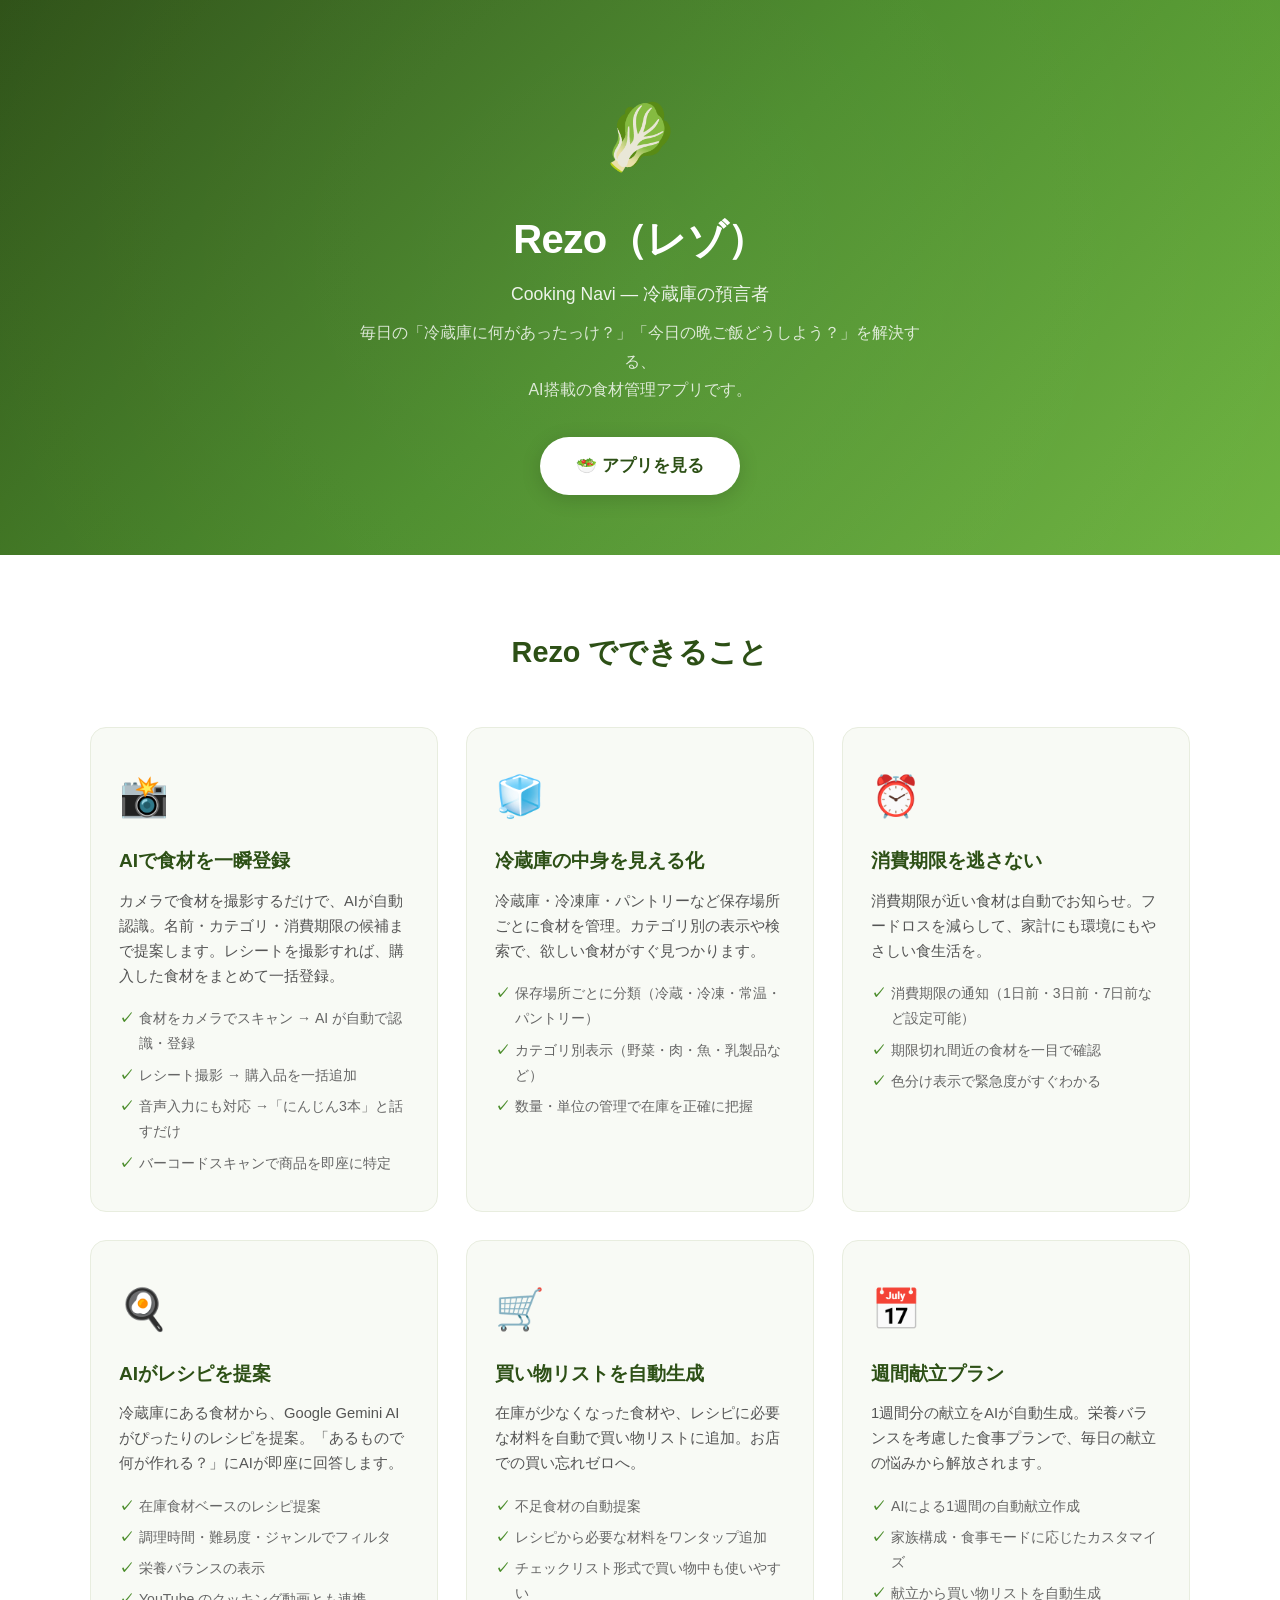
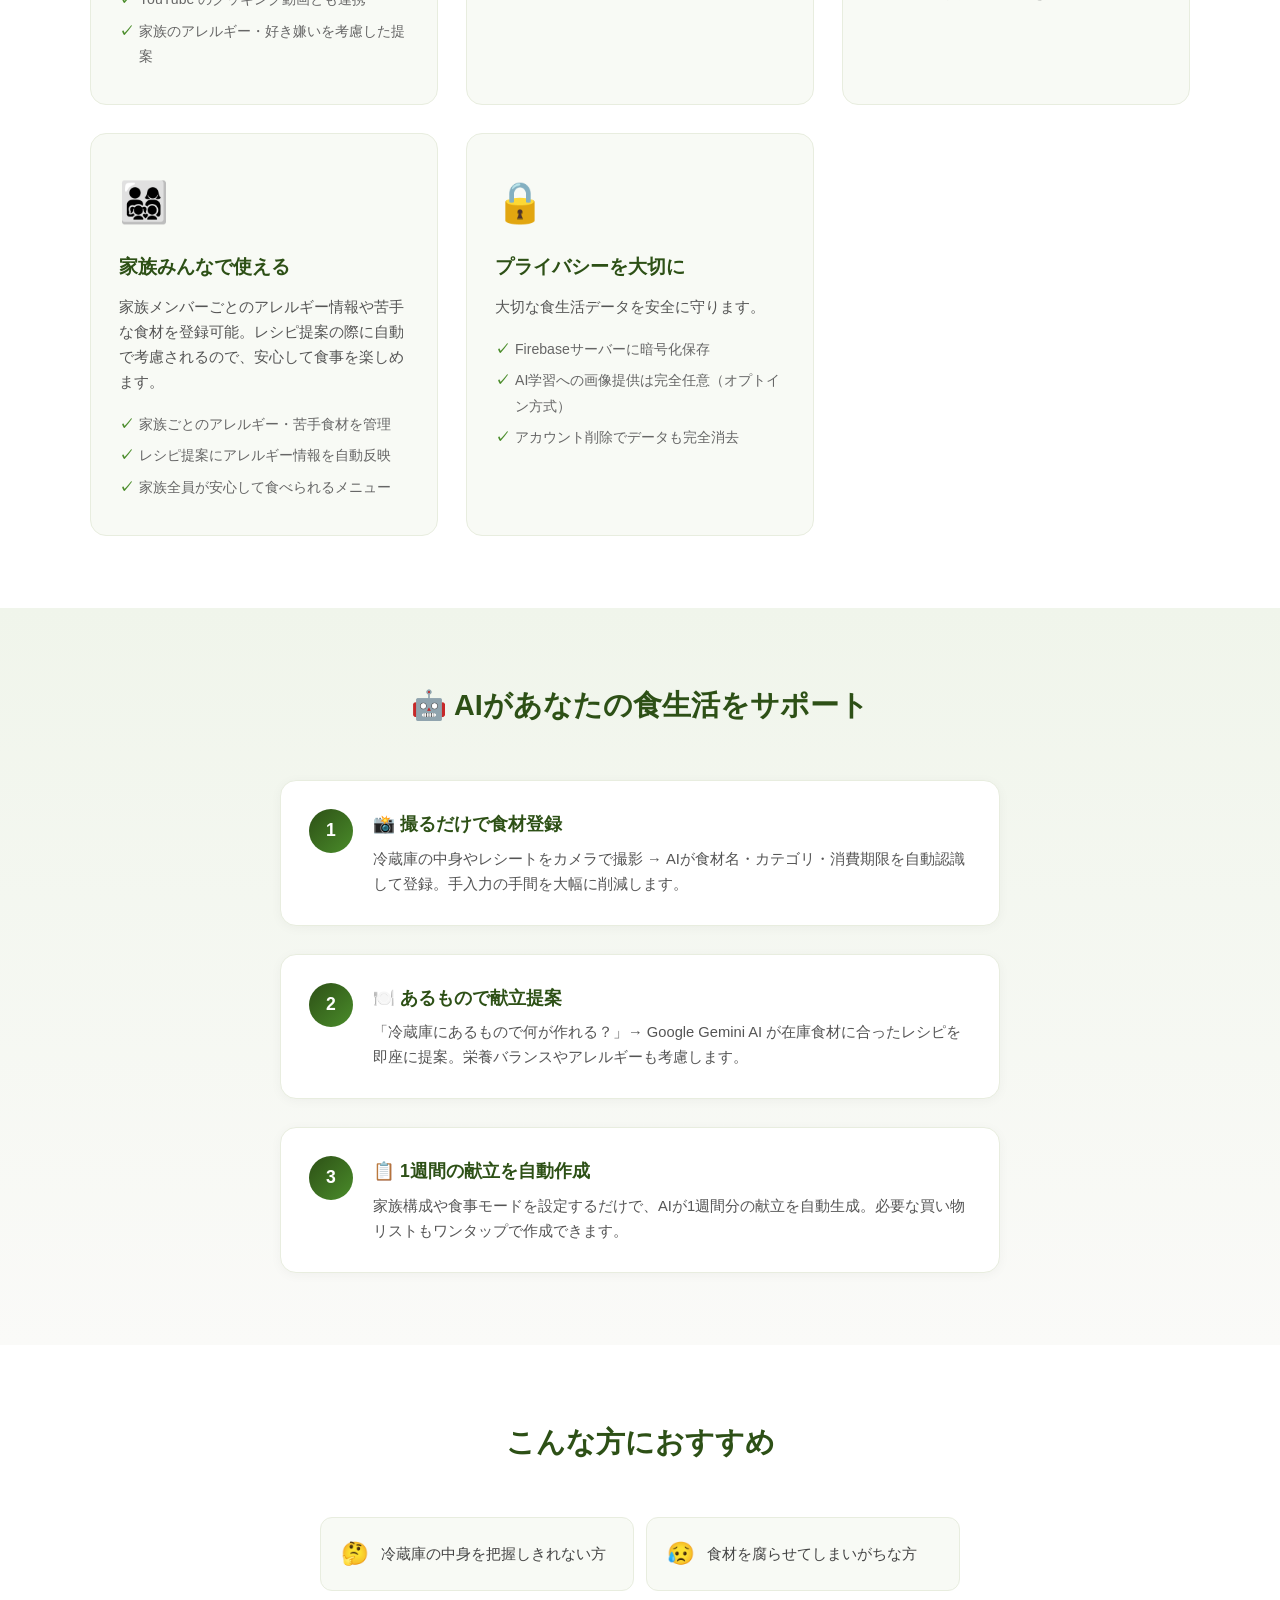
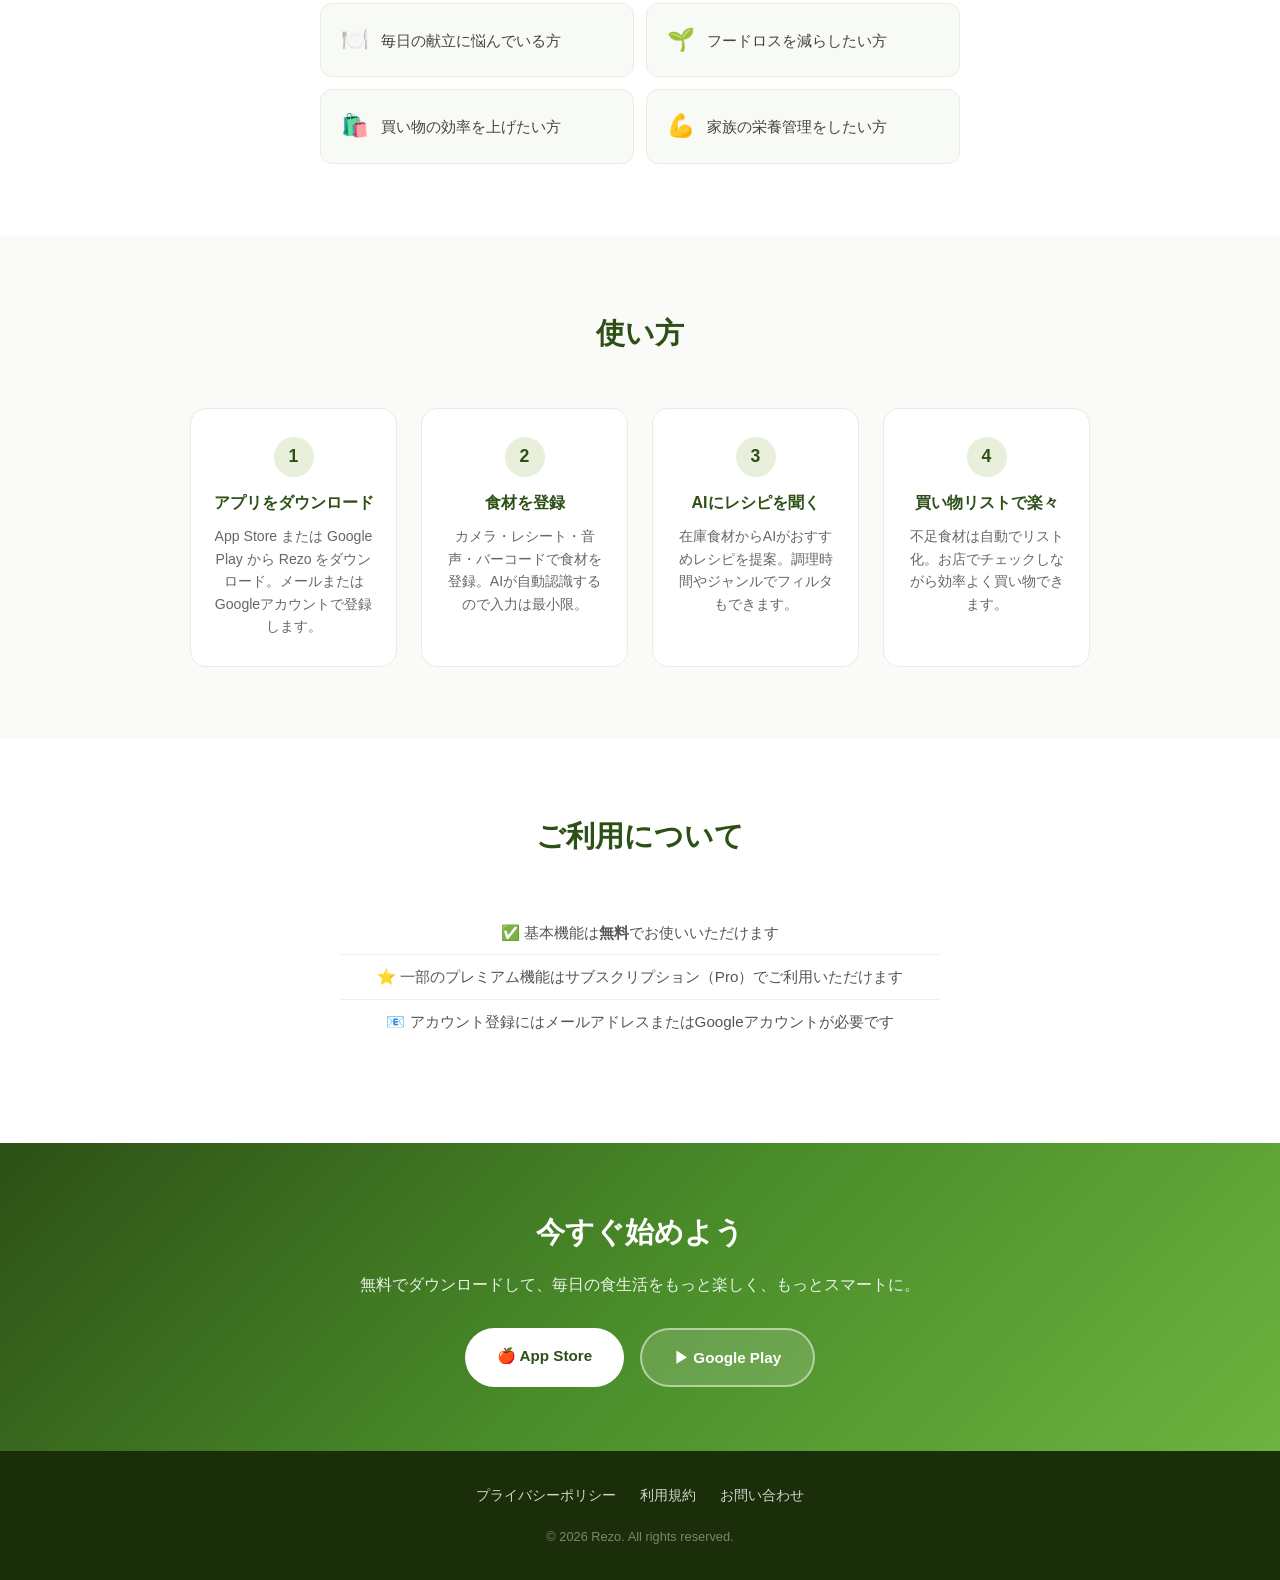
==== features.html @ 38a264d3 "Add features.html and update index.html" ====
<!DOCTYPE html>
<html lang="ja">

<head>
    <meta charset="UTF-8">
    <meta name="viewport" content="width=device-width, initial-scale=1.0">
    <meta name="description" content="Rezo（レゾ）- AIで冷蔵庫の食材管理、レシピ提案、買い物リスト自動生成。毎日の献立の悩みを解決するスマートクッキングナビ。">
    <meta name="keywords" content="Rezo, レゾ, 冷蔵庫管理, 食材管理, AI, レシピ提案, 買い物リスト, 献立, フードロス">
    <meta property="og:title" content="Rezo - Cooking Navi（冷蔵庫の預言者）">
    <meta property="og:description" content="AIで食材管理からレシピ提案まで。毎日の「今日の晩ご飯どうしよう？」を解決します。">
    <meta property="og:type" content="website">
    <title>Rezo - Cooking Navi | 機能紹介</title>
    <style>
        * {
            margin: 0;
            padding: 0;
            box-sizing: border-box;
        }

        body {
            font-family: 'Helvetica Neue', 'Hiragino Sans', 'Yu Gothic UI', sans-serif;
            line-height: 1.8;
            color: #333;
            background: #fafaf8;
        }

        /* ===== Hero Section ===== */
        .hero {
            background: linear-gradient(135deg, #2d5016 0%, #4a8c2a 50%, #6db33f 100%);
            color: #fff;
            text-align: center;
            padding: 80px 24px 60px;
            position: relative;
            overflow: hidden;
        }

        .hero::before {
            content: '';
            position: absolute;
            top: -50%;
            left: -50%;
            width: 200%;
            height: 200%;
            background: radial-gradient(circle, rgba(255,255,255,0.05) 0%, transparent 70%);
            animation: float 20s ease-in-out infinite;
        }

        @keyframes float {
            0%, 100% { transform: translate(0, 0); }
            50% { transform: translate(30px, -30px); }
        }

        .hero-content {
            position: relative;
            z-index: 1;
            max-width: 800px;
            margin: 0 auto;
        }

        .hero .logo {
            font-size: 4rem;
            margin-bottom: 8px;
        }

        .hero h1 {
            font-size: 2.5rem;
            font-weight: 800;
            margin-bottom: 4px;
            letter-spacing: -0.5px;
        }

        .hero .app-subtitle {
            font-size: 1.1rem;
            opacity: 0.9;
            margin-bottom: 8px;
            font-weight: 500;
        }

        .hero .tagline {
            font-size: 1rem;
            opacity: 0.8;
            margin-bottom: 32px;
            max-width: 560px;
            margin-left: auto;
            margin-right: auto;
        }

        .hero .cta-btn {
            display: inline-block;
            background: #fff;
            color: #2d5016;
            padding: 14px 36px;
            border-radius: 50px;
            text-decoration: none;
            font-weight: 700;
            font-size: 1.05rem;
            transition: all 0.3s;
            box-shadow: 0 4px 20px rgba(0,0,0,0.15);
        }

        .hero .cta-btn:hover {
            transform: translateY(-2px);
            box-shadow: 0 6px 28px rgba(0,0,0,0.2);
        }

        /* ===== Section Common ===== */
        section {
            padding: 72px 24px;
        }

        .section-title {
            text-align: center;
            font-size: 1.8rem;
            font-weight: 800;
            color: #2d5016;
            margin-bottom: 48px;
        }

        /* ===== Features Grid ===== */
        .features {
            background: #fff;
        }

        .features-grid {
            display: grid;
            grid-template-columns: repeat(auto-fit, minmax(300px, 1fr));
            gap: 28px;
            max-width: 1100px;
            margin: 0 auto;
        }

        .feature-card {
            background: #f8faf5;
            border: 1px solid #e8eddf;
            border-radius: 16px;
            padding: 32px 28px;
            transition: all 0.3s;
        }

        .feature-card:hover {
            transform: translateY(-4px);
            box-shadow: 0 8px 32px rgba(45,80,22,0.1);
            border-color: #c5d6a8;
        }

        .feature-icon {
            font-size: 2.5rem;
            margin-bottom: 12px;
        }

        .feature-card h3 {
            font-size: 1.2rem;
            color: #2d5016;
            margin-bottom: 10px;
            font-weight: 700;
        }

        .feature-card p {
            font-size: 0.92rem;
            color: #555;
            margin-bottom: 14px;
            line-height: 1.7;
        }

        .feature-list {
            list-style: none;
            padding: 0;
        }

        .feature-list li {
            font-size: 0.88rem;
            color: #666;
            padding: 3px 0;
            padding-left: 20px;
            position: relative;
        }

        .feature-list li::before {
            content: '✓';
            position: absolute;
            left: 0;
            color: #4a8c2a;
            font-weight: 700;
        }

        /* ===== AI Section ===== */
        .ai-section {
            background: linear-gradient(180deg, #f0f5eb 0%, #fafaf8 100%);
        }

        .ai-steps {
            display: flex;
            flex-direction: column;
            gap: 28px;
            max-width: 720px;
            margin: 0 auto;
        }

        .ai-step {
            display: flex;
            align-items: flex-start;
            gap: 20px;
            background: #fff;
            border-radius: 16px;
            padding: 28px;
            box-shadow: 0 2px 12px rgba(0,0,0,0.04);
            border: 1px solid #e8eddf;
        }

        .ai-step-number {
            flex-shrink: 0;
            width: 44px;
            height: 44px;
            background: linear-gradient(135deg, #2d5016, #4a8c2a);
            color: #fff;
            border-radius: 50%;
            display: flex;
            align-items: center;
            justify-content: center;
            font-size: 1.1rem;
            font-weight: 800;
        }

        .ai-step h4 {
            font-size: 1.1rem;
            color: #2d5016;
            margin-bottom: 6px;
            font-weight: 700;
        }

        .ai-step p {
            font-size: 0.92rem;
            color: #555;
            line-height: 1.7;
        }

        /* ===== Recommend Section ===== */
        .recommend {
            background: #fff;
        }

        .recommend-list {
            max-width: 640px;
            margin: 0 auto;
            display: grid;
            grid-template-columns: repeat(auto-fit, minmax(260px, 1fr));
            gap: 12px;
        }

        .recommend-item {
            display: flex;
            align-items: center;
            gap: 12px;
            background: #f8faf5;
            border: 1px solid #e8eddf;
            border-radius: 12px;
            padding: 16px 20px;
            font-size: 0.95rem;
            color: #444;
        }

        .recommend-item .emoji {
            font-size: 1.4rem;
            flex-shrink: 0;
        }

        /* ===== How to Use ===== */
        .howto {
            background: #fafaf8;
        }

        .howto-steps {
            display: grid;
            grid-template-columns: repeat(auto-fit, minmax(200px, 1fr));
            gap: 24px;
            max-width: 900px;
            margin: 0 auto;
        }

        .howto-step {
            text-align: center;
            padding: 28px 20px;
            background: #fff;
            border-radius: 16px;
            border: 1px solid #e8eddf;
        }

        .howto-step .step-num {
            display: inline-flex;
            align-items: center;
            justify-content: center;
            width: 40px;
            height: 40px;
            background: #e8f0dc;
            color: #2d5016;
            border-radius: 50%;
            font-weight: 800;
            font-size: 1.1rem;
            margin-bottom: 12px;
        }

        .howto-step h4 {
            font-size: 1rem;
            color: #2d5016;
            margin-bottom: 8px;
            font-weight: 700;
        }

        .howto-step p {
            font-size: 0.88rem;
            color: #666;
            line-height: 1.6;
        }

        /* ===== Pricing ===== */
        .pricing {
            background: #fff;
        }

        .pricing-info {
            max-width: 600px;
            margin: 0 auto;
            text-align: center;
        }

        .pricing-info ul {
            list-style: none;
            padding: 0;
            margin-bottom: 28px;
        }

        .pricing-info li {
            font-size: 0.95rem;
            color: #555;
            padding: 8px 0;
            border-bottom: 1px solid #f0f0ec;
        }

        .pricing-info li:last-child {
            border-bottom: none;
        }

        /* ===== Privacy ===== */
        .privacy-section {
            background: #f0f5eb;
        }

        .privacy-cards {
            display: flex;
            flex-wrap: wrap;
            gap: 20px;
            justify-content: center;
            max-width: 800px;
            margin: 0 auto;
        }

        .privacy-card {
            flex: 1;
            min-width: 220px;
            max-width: 260px;
            text-align: center;
            background: #fff;
            border-radius: 14px;
            padding: 24px 20px;
            border: 1px solid #e8eddf;
        }

        .privacy-card .emoji {
            font-size: 2rem;
            margin-bottom: 10px;
        }

        .privacy-card h4 {
            font-size: 0.95rem;
            color: #2d5016;
            margin-bottom: 6px;
            font-weight: 700;
        }

        .privacy-card p {
            font-size: 0.85rem;
            color: #666;
            line-height: 1.6;
        }

        /* ===== CTA Section ===== */
        .cta-section {
            background: linear-gradient(135deg, #2d5016 0%, #4a8c2a 50%, #6db33f 100%);
            color: #fff;
            text-align: center;
            padding: 64px 24px;
        }

        .cta-section h2 {
            font-size: 1.8rem;
            font-weight: 800;
            margin-bottom: 12px;
        }

        .cta-section p {
            font-size: 1rem;
            opacity: 0.9;
            margin-bottom: 28px;
        }

        .store-buttons {
            display: flex;
            gap: 16px;
            justify-content: center;
            flex-wrap: wrap;
        }

        .store-btn {
            display: inline-block;
            padding: 14px 32px;
            border-radius: 50px;
            text-decoration: none;
            font-weight: 700;
            font-size: 0.95rem;
            transition: all 0.3s;
        }

        .store-btn.apple {
            background: #fff;
            color: #2d5016;
        }

        .store-btn.google {
            background: rgba(255,255,255,0.15);
            color: #fff;
            border: 2px solid rgba(255,255,255,0.5);
        }

        .store-btn:hover {
            transform: translateY(-2px);
            box-shadow: 0 4px 20px rgba(0,0,0,0.15);
        }

        /* ===== Footer ===== */
        footer {
            background: #1a2e0a;
            color: rgba(255,255,255,0.7);
            text-align: center;
            padding: 32px 24px;
        }

        footer .footer-links {
            display: flex;
            justify-content: center;
            gap: 24px;
            margin-bottom: 16px;
            flex-wrap: wrap;
        }

        footer a {
            color: rgba(255,255,255,0.8);
            text-decoration: none;
            font-size: 0.9rem;
            transition: color 0.2s;
        }

        footer a:hover {
            color: #fff;
        }

        footer .copyright {
            font-size: 0.8rem;
            opacity: 0.6;
        }

        /* ===== Responsive ===== */
        @media (max-width: 768px) {
            .hero {
                padding: 60px 20px 48px;
            }

            .hero h1 {
                font-size: 2rem;
            }

            .hero .tagline {
                font-size: 0.92rem;
            }

            section {
                padding: 56px 20px;
            }

            .section-title {
                font-size: 1.5rem;
                margin-bottom: 36px;
            }

            .features-grid {
                grid-template-columns: 1fr;
                gap: 20px;
            }

            .ai-step {
                padding: 20px;
            }

            .howto-steps {
                grid-template-columns: 1fr 1fr;
            }
        }

        @media (max-width: 480px) {
            .howto-steps {
                grid-template-columns: 1fr;
            }

            .privacy-cards {
                flex-direction: column;
                align-items: center;
            }

            .privacy-card {
                max-width: 100%;
            }
        }
    </style>
</head>

<body>
    <!-- Hero -->
    <header class="hero">
        <div class="hero-content">
            <div class="logo">🥬</div>
            <h1>Rezo（レゾ）</h1>
            <p class="app-subtitle">Cooking Navi ― 冷蔵庫の預言者</p>
            <p class="tagline">
                毎日の「冷蔵庫に何があったっけ？」「今日の晩ご飯どうしよう？」を解決する、<br>
                AI搭載の食材管理アプリです。
            </p>
            <a href="index.html" class="cta-btn">🥗 アプリを見る</a>
        </div>
    </header>

    <!-- Features -->
    <section class="features">
        <h2 class="section-title">Rezo でできること</h2>
        <div class="features-grid">

            <!-- 1. AI食材登録 -->
            <div class="feature-card">
                <div class="feature-icon">📸</div>
                <h3>AIで食材を一瞬登録</h3>
                <p>カメラで食材を撮影するだけで、AIが自動認識。名前・カテゴリ・消費期限の候補まで提案します。レシートを撮影すれば、購入した食材をまとめて一括登録。</p>
                <ul class="feature-list">
                    <li>食材をカメラでスキャン → AI が自動で認識・登録</li>
                    <li>レシート撮影 → 購入品を一括追加</li>
                    <li>音声入力にも対応 →「にんじん3本」と話すだけ</li>
                    <li>バーコードスキャンで商品を即座に特定</li>
                </ul>
            </div>

            <!-- 2. 見える化 -->
            <div class="feature-card">
                <div class="feature-icon">🧊</div>
                <h3>冷蔵庫の中身を見える化</h3>
                <p>冷蔵庫・冷凍庫・パントリーなど保存場所ごとに食材を管理。カテゴリ別の表示や検索で、欲しい食材がすぐ見つかります。</p>
                <ul class="feature-list">
                    <li>保存場所ごとに分類（冷蔵・冷凍・常温・パントリー）</li>
                    <li>カテゴリ別表示（野菜・肉・魚・乳製品など）</li>
                    <li>数量・単位の管理で在庫を正確に把握</li>
                </ul>
            </div>

            <!-- 3. 消費期限 -->
            <div class="feature-card">
                <div class="feature-icon">⏰</div>
                <h3>消費期限を逃さない</h3>
                <p>消費期限が近い食材は自動でお知らせ。フードロスを減らして、家計にも環境にもやさしい食生活を。</p>
                <ul class="feature-list">
                    <li>消費期限の通知（1日前・3日前・7日前など設定可能）</li>
                    <li>期限切れ間近の食材を一目で確認</li>
                    <li>色分け表示で緊急度がすぐわかる</li>
                </ul>
            </div>

            <!-- 4. AIレシピ提案 -->
            <div class="feature-card">
                <div class="feature-icon">🍳</div>
                <h3>AIがレシピを提案</h3>
                <p>冷蔵庫にある食材から、Google Gemini AI がぴったりのレシピを提案。「あるもので何が作れる？」にAIが即座に回答します。</p>
                <ul class="feature-list">
                    <li>在庫食材ベースのレシピ提案</li>
                    <li>調理時間・難易度・ジャンルでフィルタ</li>
                    <li>栄養バランスの表示</li>
                    <li>YouTube のクッキング動画とも連携</li>
                    <li>家族のアレルギー・好き嫌いを考慮した提案</li>
                </ul>
            </div>

            <!-- 5. 買い物リスト -->
            <div class="feature-card">
                <div class="feature-icon">🛒</div>
                <h3>買い物リストを自動生成</h3>
                <p>在庫が少なくなった食材や、レシピに必要な材料を自動で買い物リストに追加。お店での買い忘れゼロへ。</p>
                <ul class="feature-list">
                    <li>不足食材の自動提案</li>
                    <li>レシピから必要な材料をワンタップ追加</li>
                    <li>チェックリスト形式で買い物中も使いやすい</li>
                </ul>
            </div>

            <!-- 6. 週間献立プラン -->
            <div class="feature-card">
                <div class="feature-icon">📅</div>
                <h3>週間献立プラン</h3>
                <p>1週間分の献立をAIが自動生成。栄養バランスを考慮した食事プランで、毎日の献立の悩みから解放されます。</p>
                <ul class="feature-list">
                    <li>AIによる1週間の自動献立作成</li>
                    <li>家族構成・食事モードに応じたカスタマイズ</li>
                    <li>献立から買い物リストを自動生成</li>
                </ul>
            </div>

            <!-- 7. 家族 -->
            <div class="feature-card">
                <div class="feature-icon">👨‍👩‍👧‍👦</div>
                <h3>家族みんなで使える</h3>
                <p>家族メンバーごとのアレルギー情報や苦手な食材を登録可能。レシピ提案の際に自動で考慮されるので、安心して食事を楽しめます。</p>
                <ul class="feature-list">
                    <li>家族ごとのアレルギー・苦手食材を管理</li>
                    <li>レシピ提案にアレルギー情報を自動反映</li>
                    <li>家族全員が安心して食べられるメニュー</li>
                </ul>
            </div>

            <!-- 8. プライバシー -->
            <div class="feature-card">
                <div class="feature-icon">🔒</div>
                <h3>プライバシーを大切に</h3>
                <p>大切な食生活データを安全に守ります。</p>
                <ul class="feature-list">
                    <li>Firebaseサーバーに暗号化保存</li>
                    <li>AI学習への画像提供は完全任意（オプトイン方式）</li>
                    <li>アカウント削除でデータも完全消去</li>
                </ul>
            </div>

        </div>
    </section>

    <!-- AI Section -->
    <section class="ai-section">
        <h2 class="section-title">🤖 AIがあなたの食生活をサポート</h2>
        <div class="ai-steps">
            <div class="ai-step">
                <div class="ai-step-number">1</div>
                <div>
                    <h4>📸 撮るだけで食材登録</h4>
                    <p>冷蔵庫の中身やレシートをカメラで撮影 → AIが食材名・カテゴリ・消費期限を自動認識して登録。手入力の手間を大幅に削減します。</p>
                </div>
            </div>
            <div class="ai-step">
                <div class="ai-step-number">2</div>
                <div>
                    <h4>🍽️ あるもので献立提案</h4>
                    <p>「冷蔵庫にあるもので何が作れる？」→ Google Gemini AI が在庫食材に合ったレシピを即座に提案。栄養バランスやアレルギーも考慮します。</p>
                </div>
            </div>
            <div class="ai-step">
                <div class="ai-step-number">3</div>
                <div>
                    <h4>📋 1週間の献立を自動作成</h4>
                    <p>家族構成や食事モードを設定するだけで、AIが1週間分の献立を自動生成。必要な買い物リストもワンタップで作成できます。</p>
                </div>
            </div>
        </div>
    </section>

    <!-- こんな方におすすめ -->
    <section class="recommend">
        <h2 class="section-title">こんな方におすすめ</h2>
        <div class="recommend-list">
            <div class="recommend-item">
                <span class="emoji">🤔</span>
                <span>冷蔵庫の中身を把握しきれない方</span>
            </div>
            <div class="recommend-item">
                <span class="emoji">😥</span>
                <span>食材を腐らせてしまいがちな方</span>
            </div>
            <div class="recommend-item">
                <span class="emoji">🍽️</span>
                <span>毎日の献立に悩んでいる方</span>
            </div>
            <div class="recommend-item">
                <span class="emoji">🌱</span>
                <span>フードロスを減らしたい方</span>
            </div>
            <div class="recommend-item">
                <span class="emoji">🛍️</span>
                <span>買い物の効率を上げたい方</span>
            </div>
            <div class="recommend-item">
                <span class="emoji">💪</span>
                <span>家族の栄養管理をしたい方</span>
            </div>
        </div>
    </section>

    <!-- 使い方 -->
    <section class="howto">
        <h2 class="section-title">使い方</h2>
        <div class="howto-steps">
            <div class="howto-step">
                <div class="step-num">1</div>
                <h4>アプリをダウンロード</h4>
                <p>App Store または Google Play から Rezo をダウンロード。メールまたはGoogleアカウントで登録します。</p>
            </div>
            <div class="howto-step">
                <div class="step-num">2</div>
                <h4>食材を登録</h4>
                <p>カメラ・レシート・音声・バーコードで食材を登録。AIが自動認識するので入力は最小限。</p>
            </div>
            <div class="howto-step">
                <div class="step-num">3</div>
                <h4>AIにレシピを聞く</h4>
                <p>在庫食材からAIがおすすめレシピを提案。調理時間やジャンルでフィルタもできます。</p>
            </div>
            <div class="howto-step">
                <div class="step-num">4</div>
                <h4>買い物リストで楽々</h4>
                <p>不足食材は自動でリスト化。お店でチェックしながら効率よく買い物できます。</p>
            </div>
        </div>
    </section>

    <!-- ご利用について -->
    <section class="pricing">
        <h2 class="section-title">ご利用について</h2>
        <div class="pricing-info">
            <ul>
                <li>✅ 基本機能は<strong>無料</strong>でお使いいただけます</li>
                <li>⭐ 一部のプレミアム機能はサブスクリプション（Pro）でご利用いただけます</li>
                <li>📧 アカウント登録にはメールアドレスまたはGoogleアカウントが必要です</li>
            </ul>
        </div>
    </section>

    <!-- CTA -->
    <section class="cta-section">
        <h2>今すぐ始めよう</h2>
        <p>無料でダウンロードして、毎日の食生活をもっと楽しく、もっとスマートに。</p>
        <div class="store-buttons">
            <a href="https://apps.apple.com/gh/app/rezo-cooking-navi/id6759208721" class="store-btn apple">🍎 App Store</a>
            <a href="http://play.google.com/store/apps/details?id=com.rezocook.app&hl=ja" class="store-btn google">▶ Google Play</a>
        </div>
    </section>

    <!-- Footer -->
    <footer>
        <div class="footer-links">
            <a href="privacy.html">プライバシーポリシー</a>
            <a href="terms.html">利用規約</a>
            <a href="mailto:orubisu.io3@gmail.com">お問い合わせ</a>
        </div>
        <p class="copyright">&copy; 2026 Rezo. All rights reserved.</p>
    </footer>
</body>

</html>
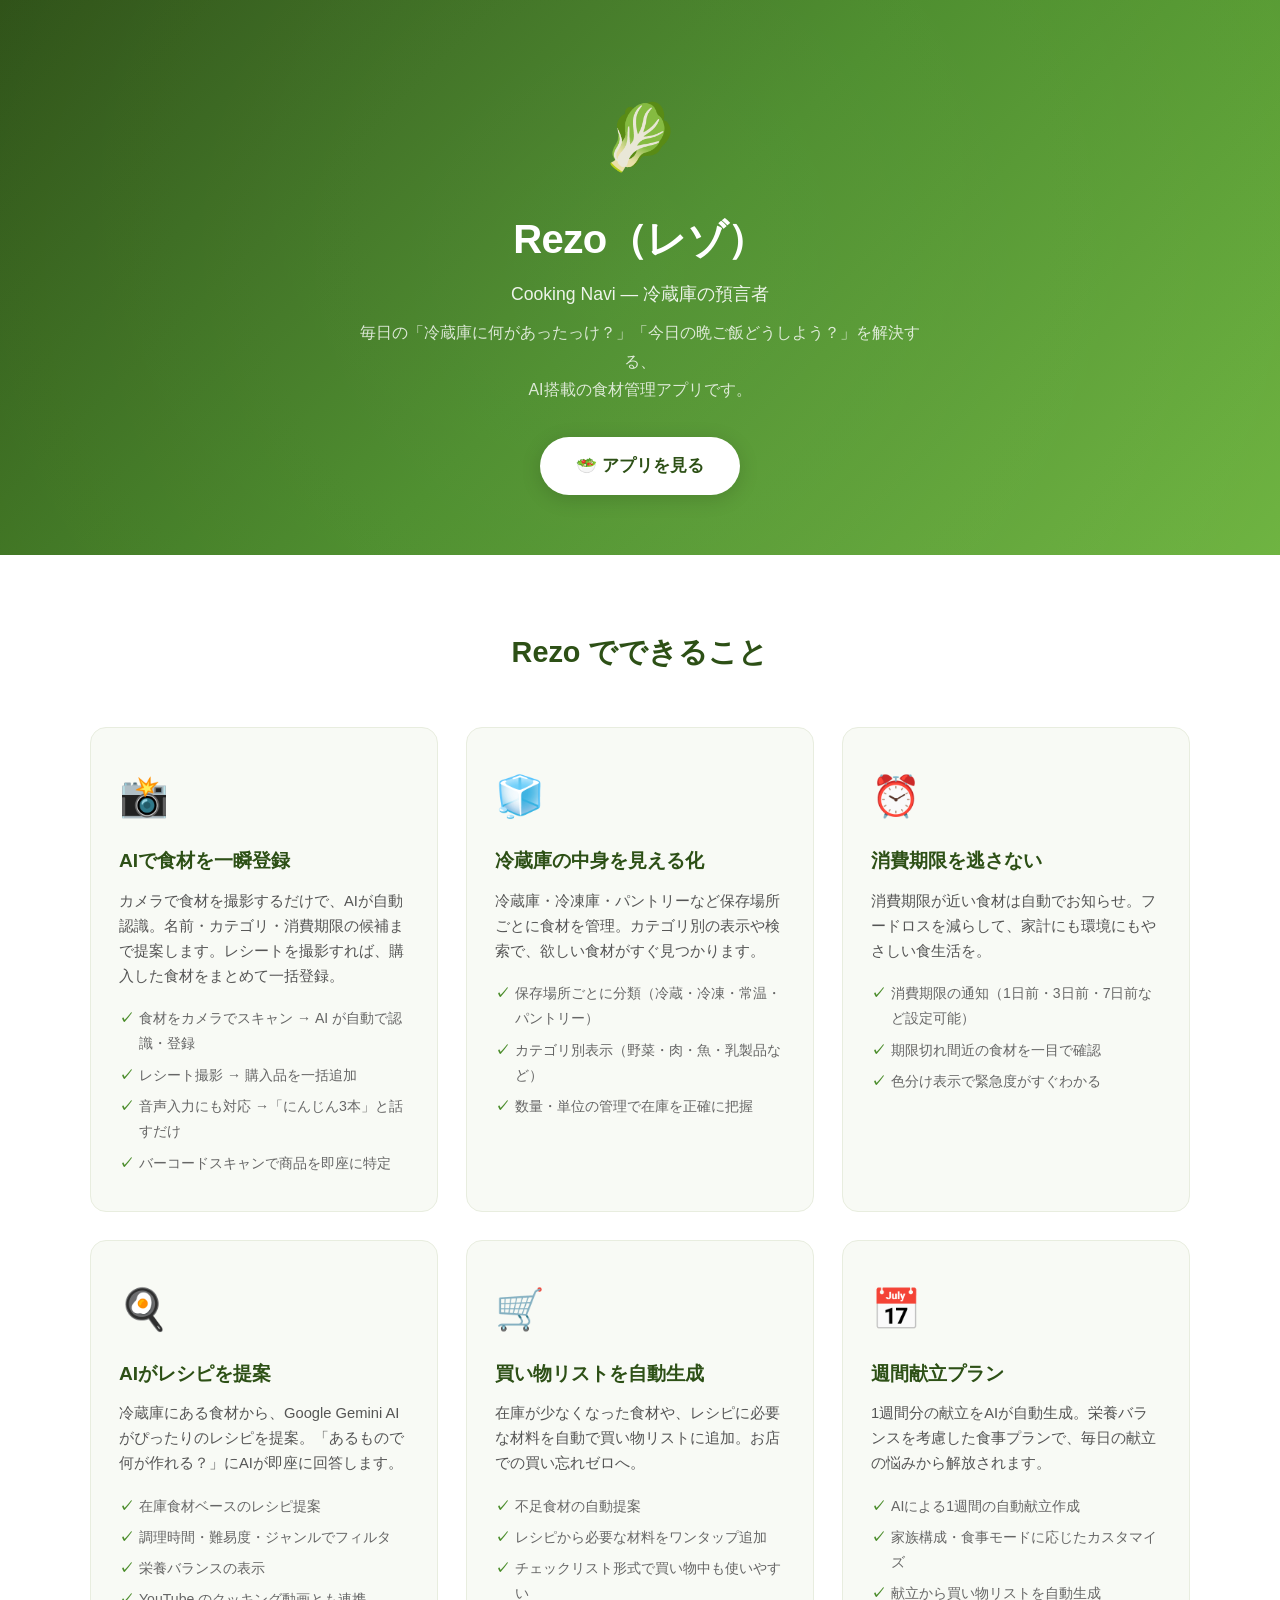
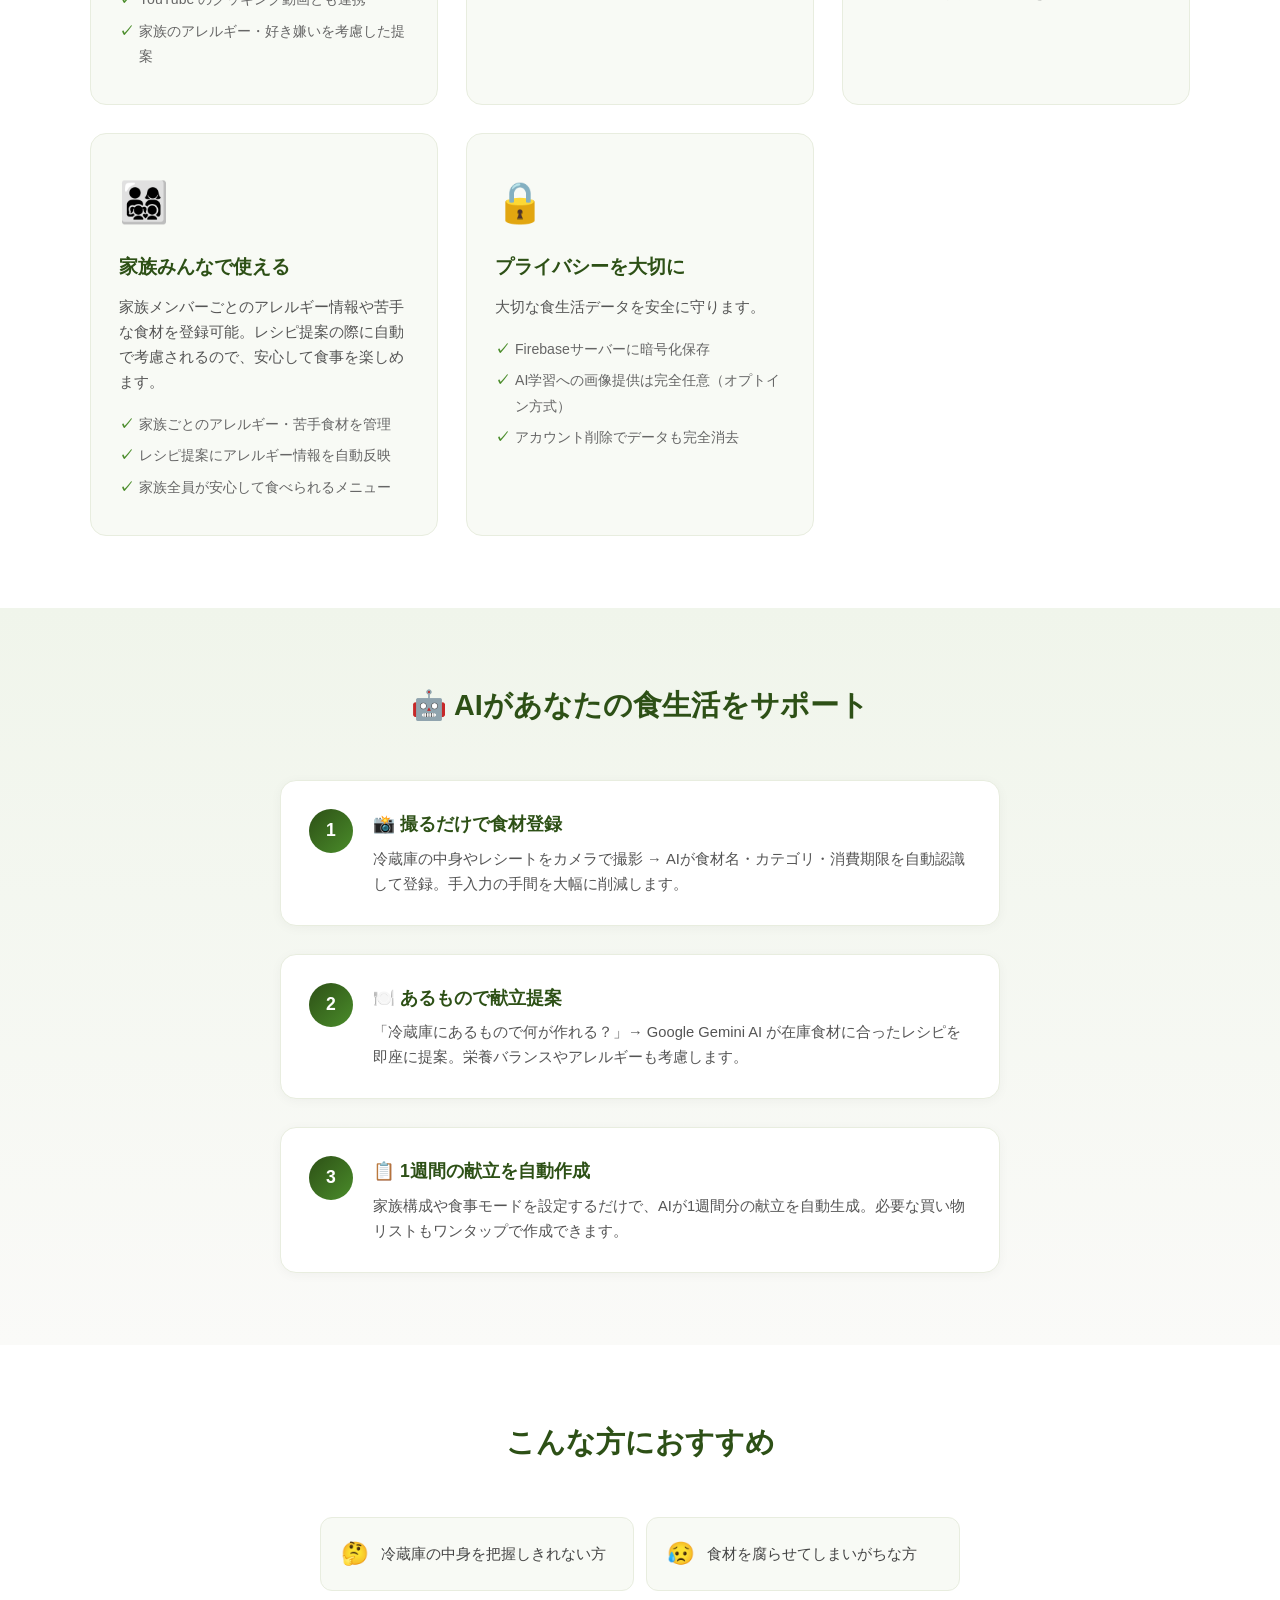
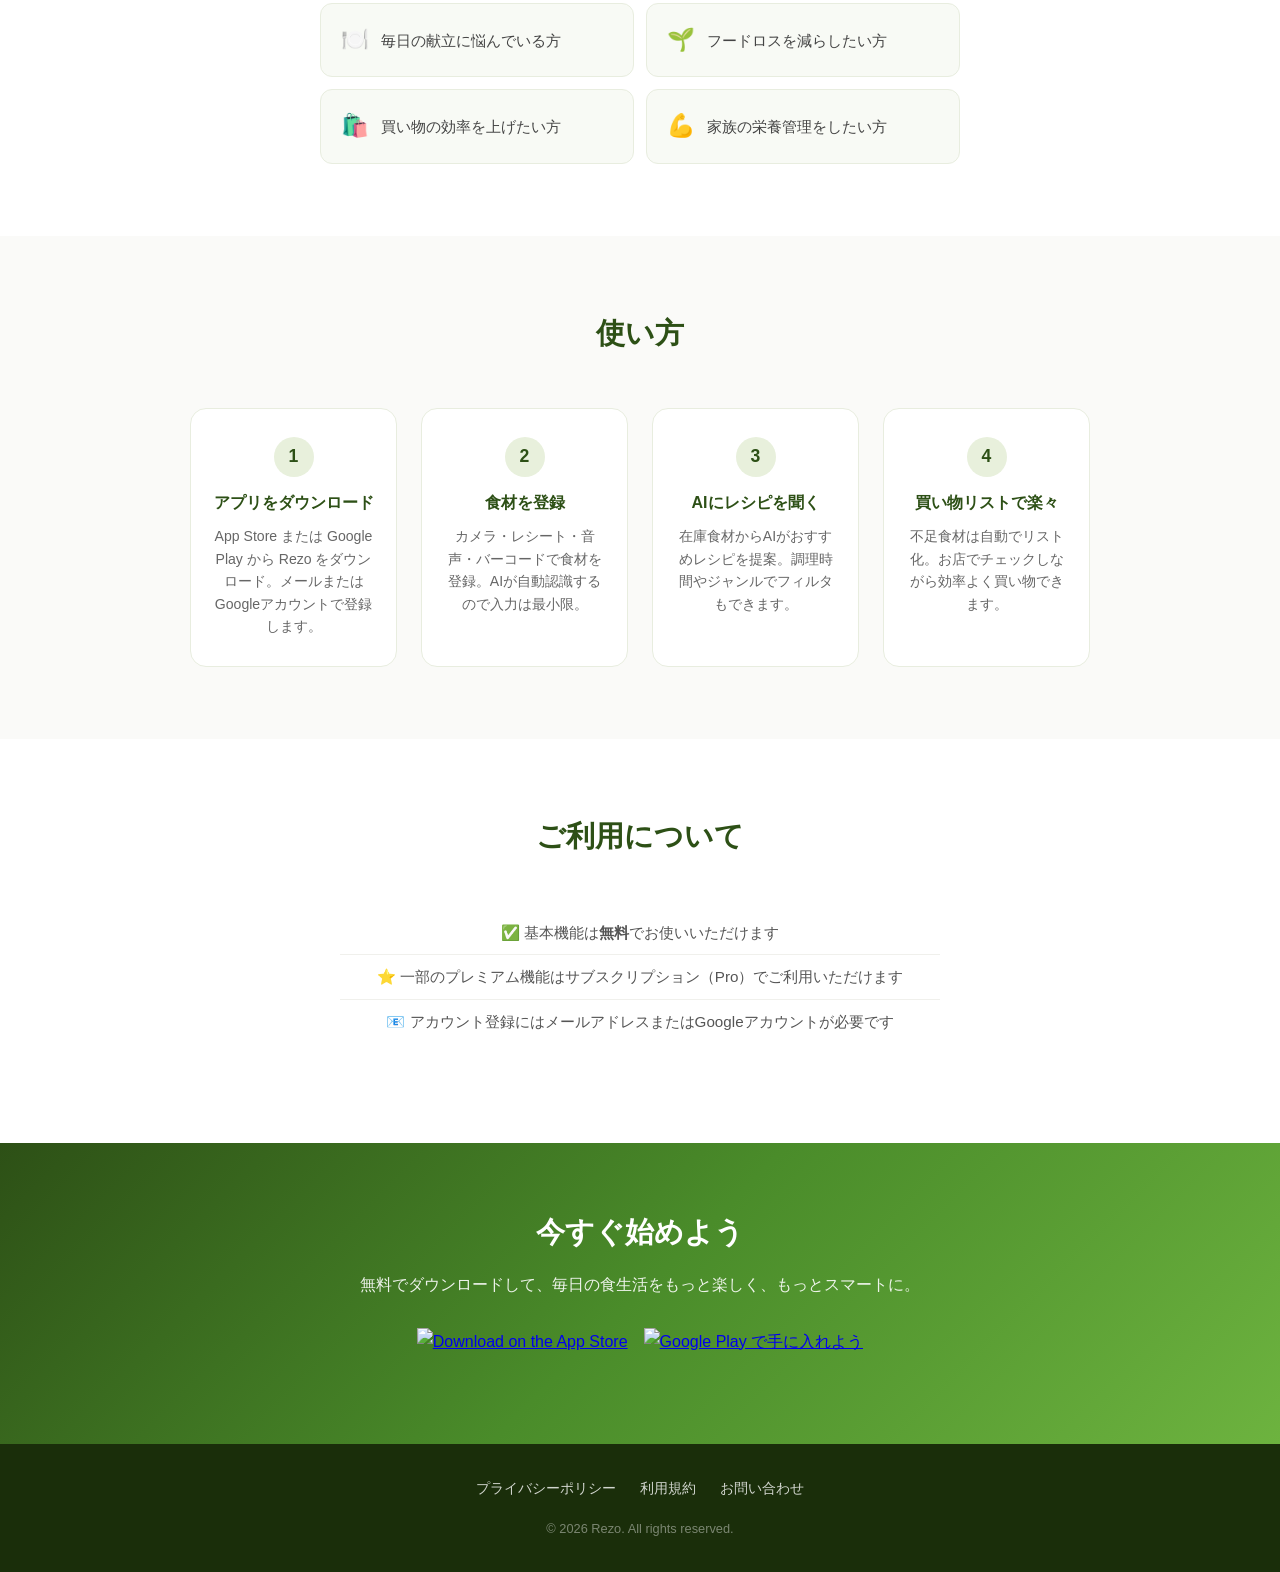
==== commit 5cee71c9: "Use official App Store and Google Play badges" ====
--- a/features.html
+++ b/features.html
@@ -410,30 +410,20 @@
             flex-wrap: wrap;
         }
 
-        .store-btn {
+        .store-badge {
             display: inline-block;
-            padding: 14px 32px;
-            border-radius: 50px;
-            text-decoration: none;
-            font-weight: 700;
-            font-size: 0.95rem;
             transition: all 0.3s;
         }
 
-        .store-btn.apple {
-            background: #fff;
-            color: #2d5016;
-        }
-
-        .store-btn.google {
-            background: rgba(255,255,255,0.15);
-            color: #fff;
-            border: 2px solid rgba(255,255,255,0.5);
-        }
-
-        .store-btn:hover {
+        .store-badge img {
+            height: 52px;
+            width: auto;
+            display: block;
+        }
+
+        .store-badge:hover {
             transform: translateY(-2px);
-            box-shadow: 0 4px 20px rgba(0,0,0,0.15);
+            filter: brightness(1.05);
         }
 
         /* ===== Footer ===== */
@@ -747,8 +737,12 @@
         <h2>今すぐ始めよう</h2>
         <p>無料でダウンロードして、毎日の食生活をもっと楽しく、もっとスマートに。</p>
         <div class="store-buttons">
-            <a href="https://apps.apple.com/gh/app/rezo-cooking-navi/id6759208721" class="store-btn apple">🍎 App Store</a>
-            <a href="http://play.google.com/store/apps/details?id=com.rezocook.app&hl=ja" class="store-btn google">▶ Google Play</a>
+            <a href="https://apps.apple.com/gh/app/rezo-cooking-navi/id6759208721" class="store-badge">
+                <img src="https://tools.applemediaservices.com/api/badges/download-on-the-app-store/black/ja-jp" alt="Download on the App Store">
+            </a>
+            <a href="http://play.google.com/store/apps/details?id=com.rezocook.app&hl=ja" class="store-badge">
+                <img src="https://play.google.com/intl/ja/badges/static/images/badges/ja_badge_web_generic.png" alt="Google Play で手に入れよう">
+            </a>
         </div>
     </section>
 
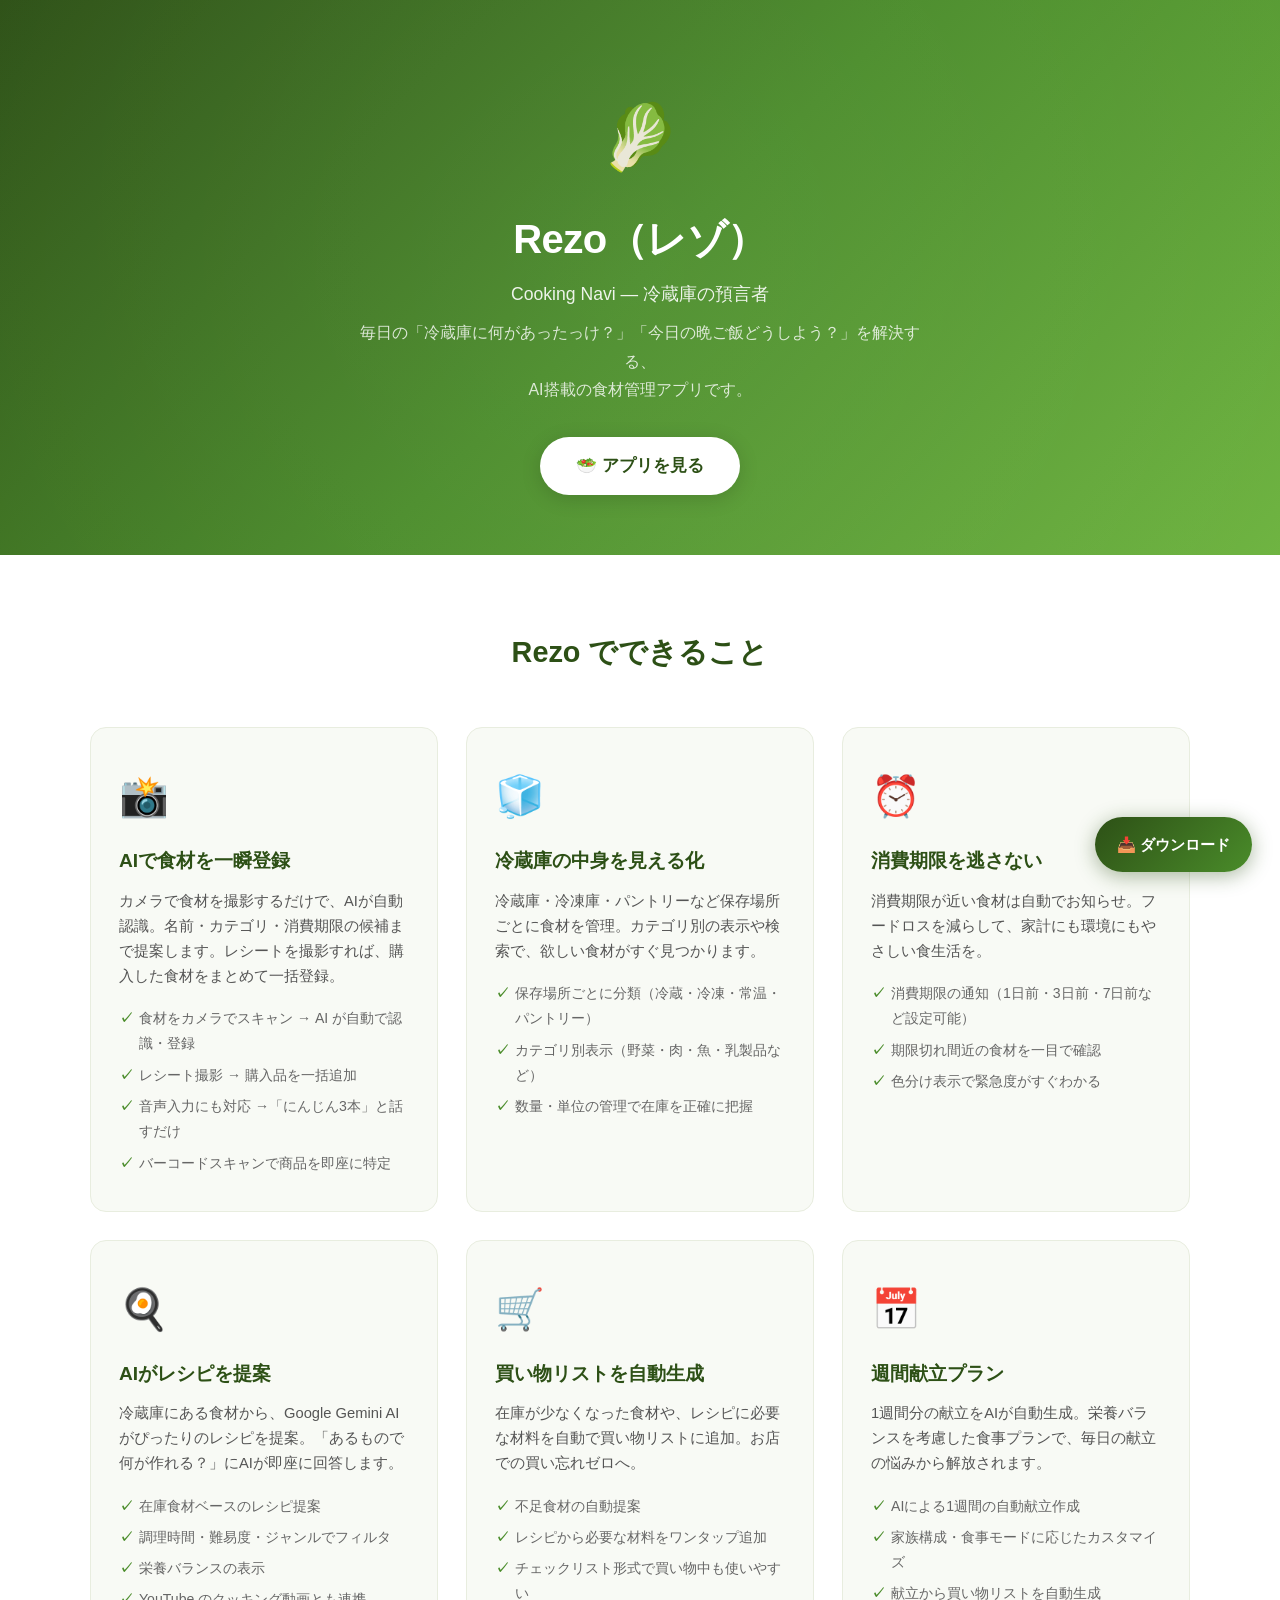
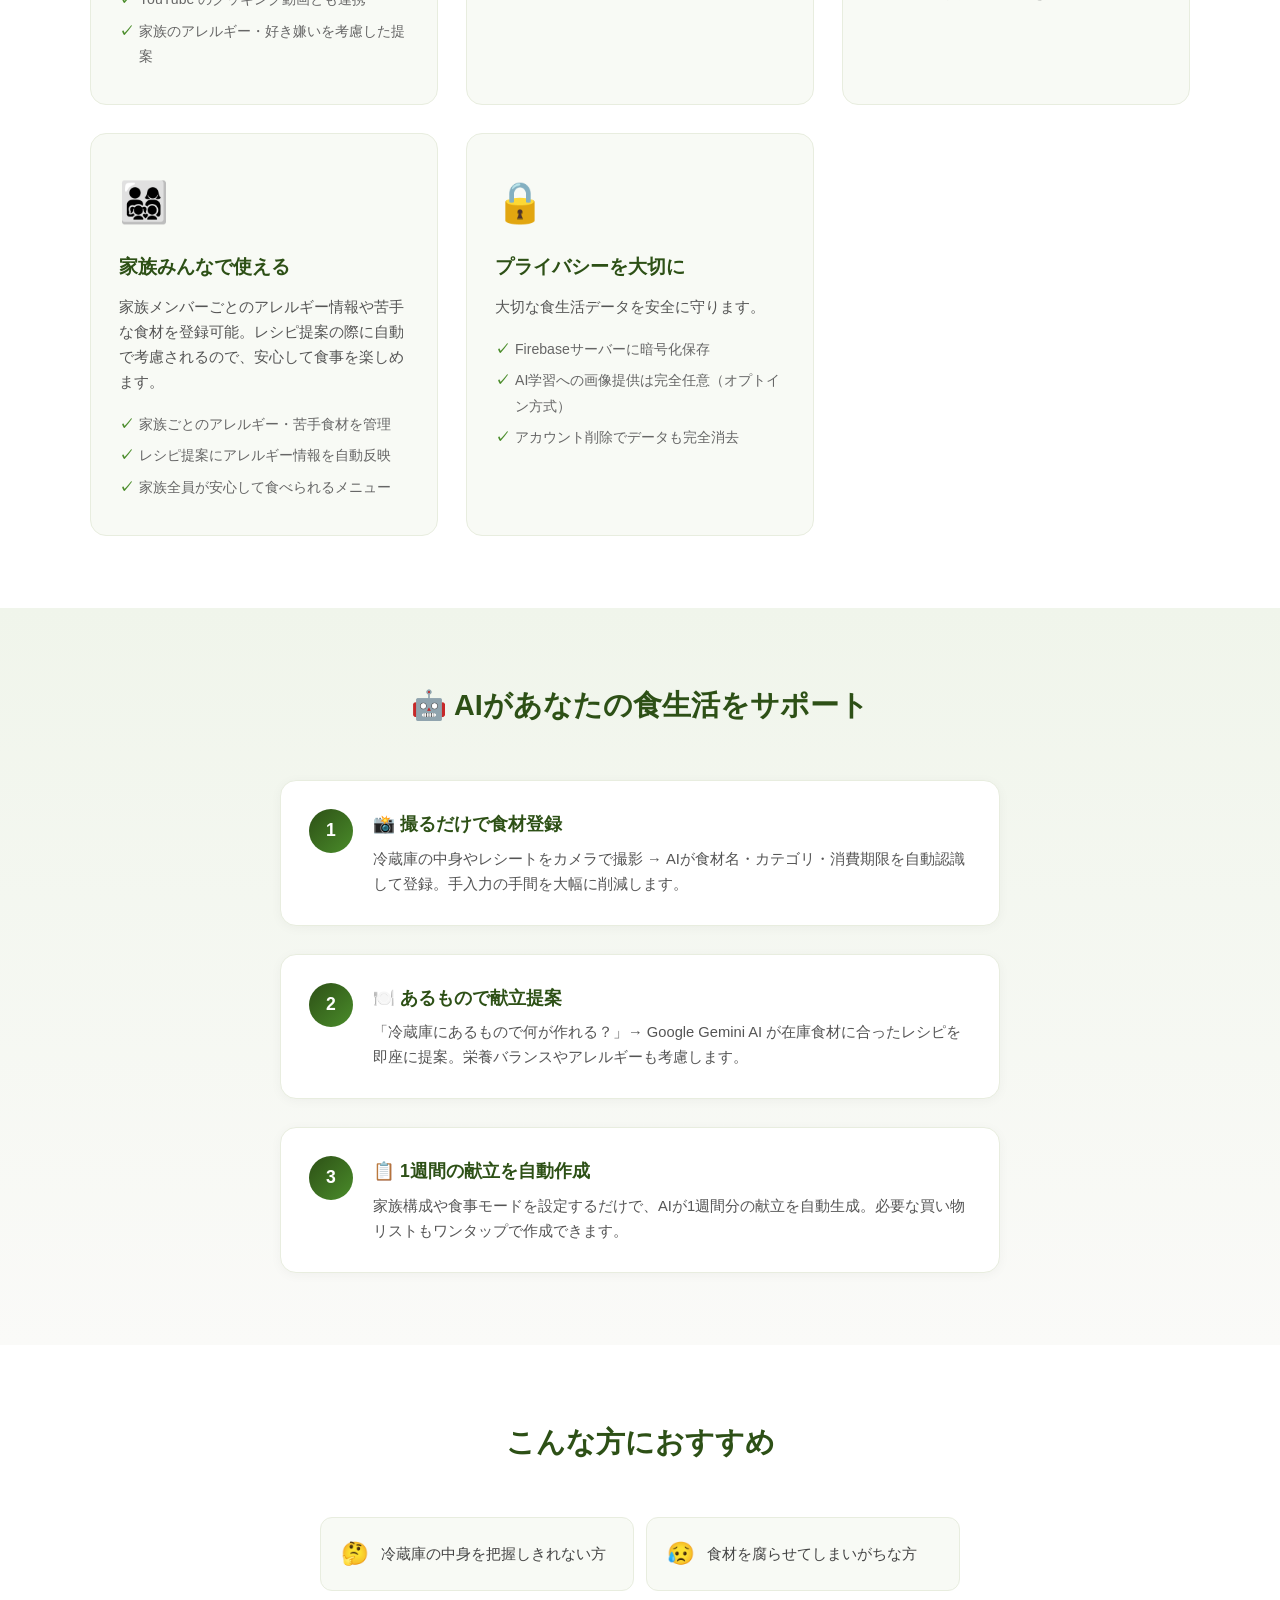
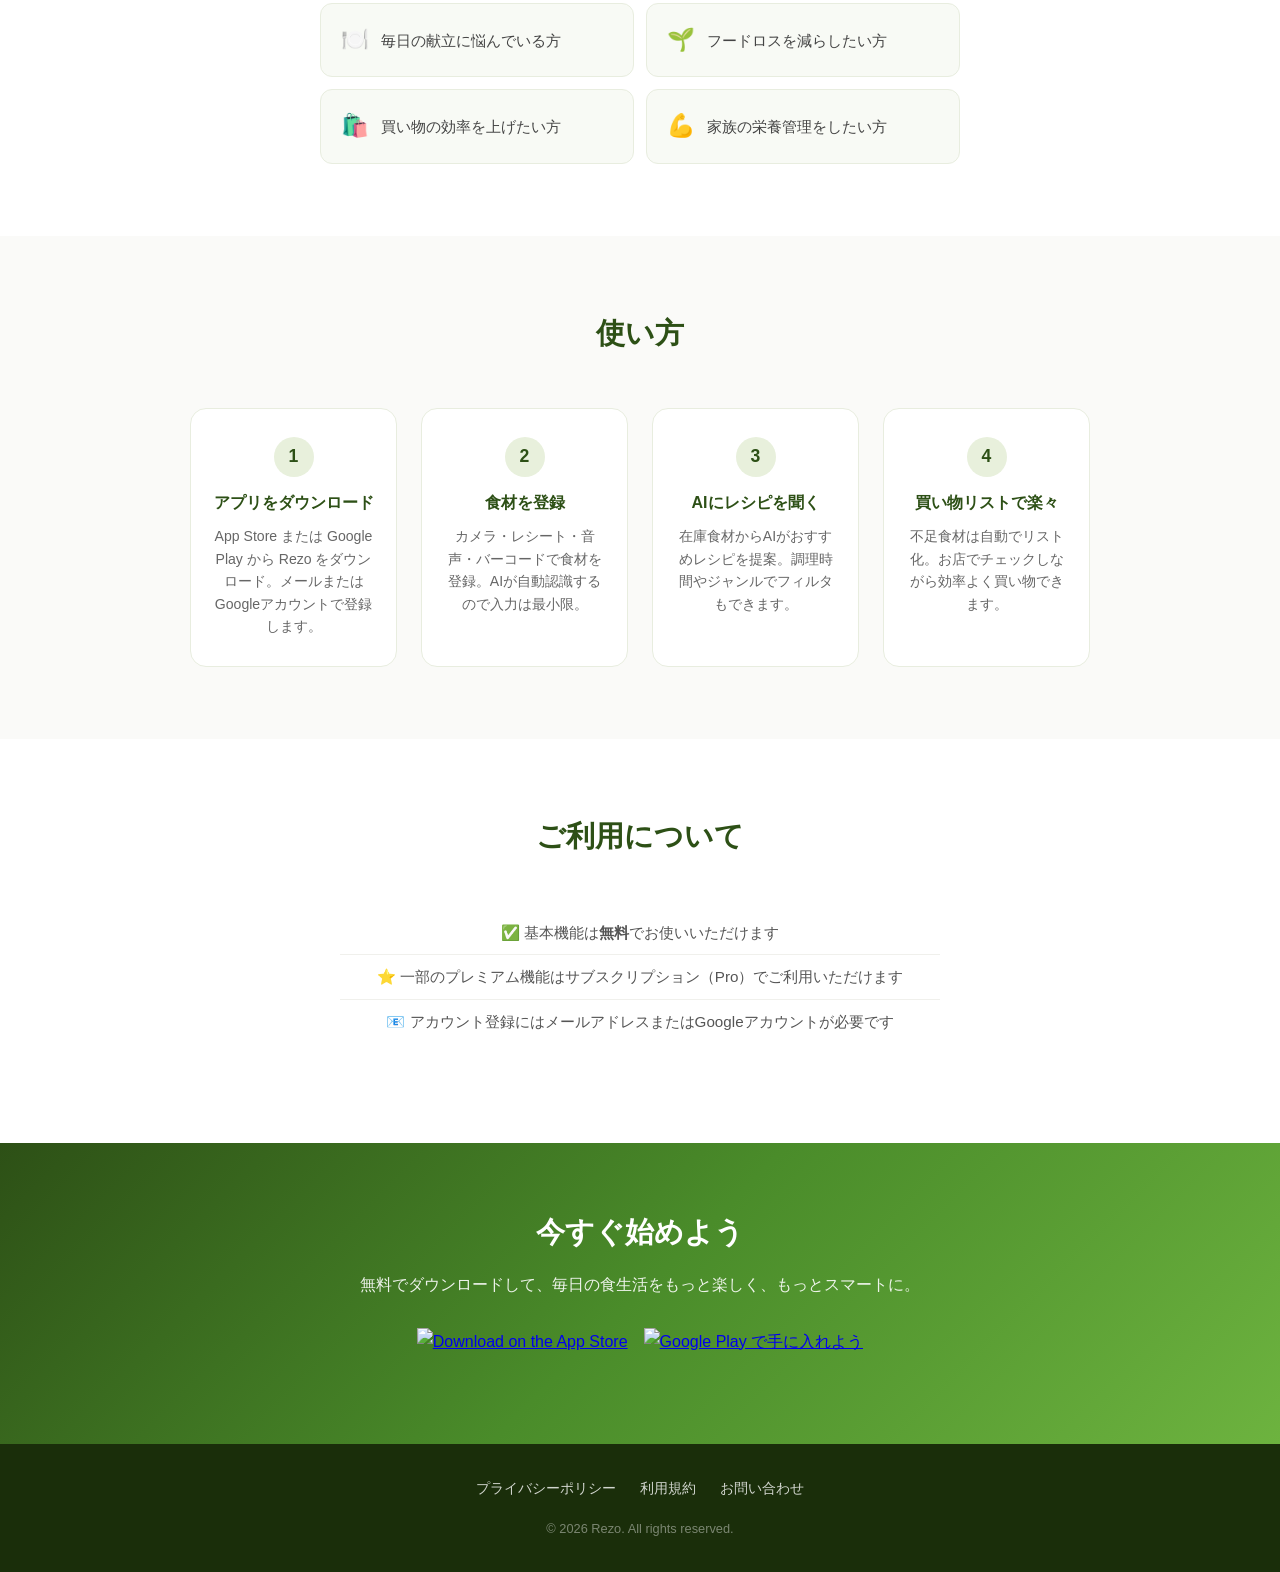
==== commit ec6fc5cf: "Add floating download jump button" ====
--- a/features.html
+++ b/features.html
@@ -103,6 +103,41 @@
             box-shadow: 0 6px 28px rgba(0,0,0,0.2);
         }
 
+        /* ===== Floating Download Button ===== */
+        .fab-download {
+            position: fixed;
+            bottom: 28px;
+            right: 28px;
+            background: linear-gradient(135deg, #2d5016, #4a8c2a);
+            color: #fff;
+            text-decoration: none;
+            padding: 14px 22px;
+            border-radius: 50px;
+            font-size: 0.95rem;
+            font-weight: 700;
+            box-shadow: 0 4px 20px rgba(45,80,22,0.4);
+            display: flex;
+            align-items: center;
+            gap: 8px;
+            z-index: 999;
+            transition: all 0.3s;
+            white-space: nowrap;
+        }
+
+        .fab-download:hover {
+            transform: translateY(-3px);
+            box-shadow: 0 8px 28px rgba(45,80,22,0.5);
+        }
+
+        @media (max-width: 480px) {
+            .fab-download {
+                bottom: 20px;
+                right: 16px;
+                padding: 12px 18px;
+                font-size: 0.88rem;
+            }
+        }
+
         /* ===== Section Common ===== */
         section {
             padding: 72px 24px;
@@ -733,7 +768,7 @@
     </section>
 
     <!-- CTA -->
-    <section class="cta-section">
+    <section class="cta-section" id="download">
         <h2>今すぐ始めよう</h2>
         <p>無料でダウンロードして、毎日の食生活をもっと楽しく、もっとスマートに。</p>
         <div class="store-buttons">
@@ -746,6 +781,11 @@
         </div>
     </section>
 
+    <!-- Floating Download Button -->
+    <a href="#download" class="fab-download">
+        📥 ダウンロード
+    </a>
+
     <!-- Footer -->
     <footer>
         <div class="footer-links">
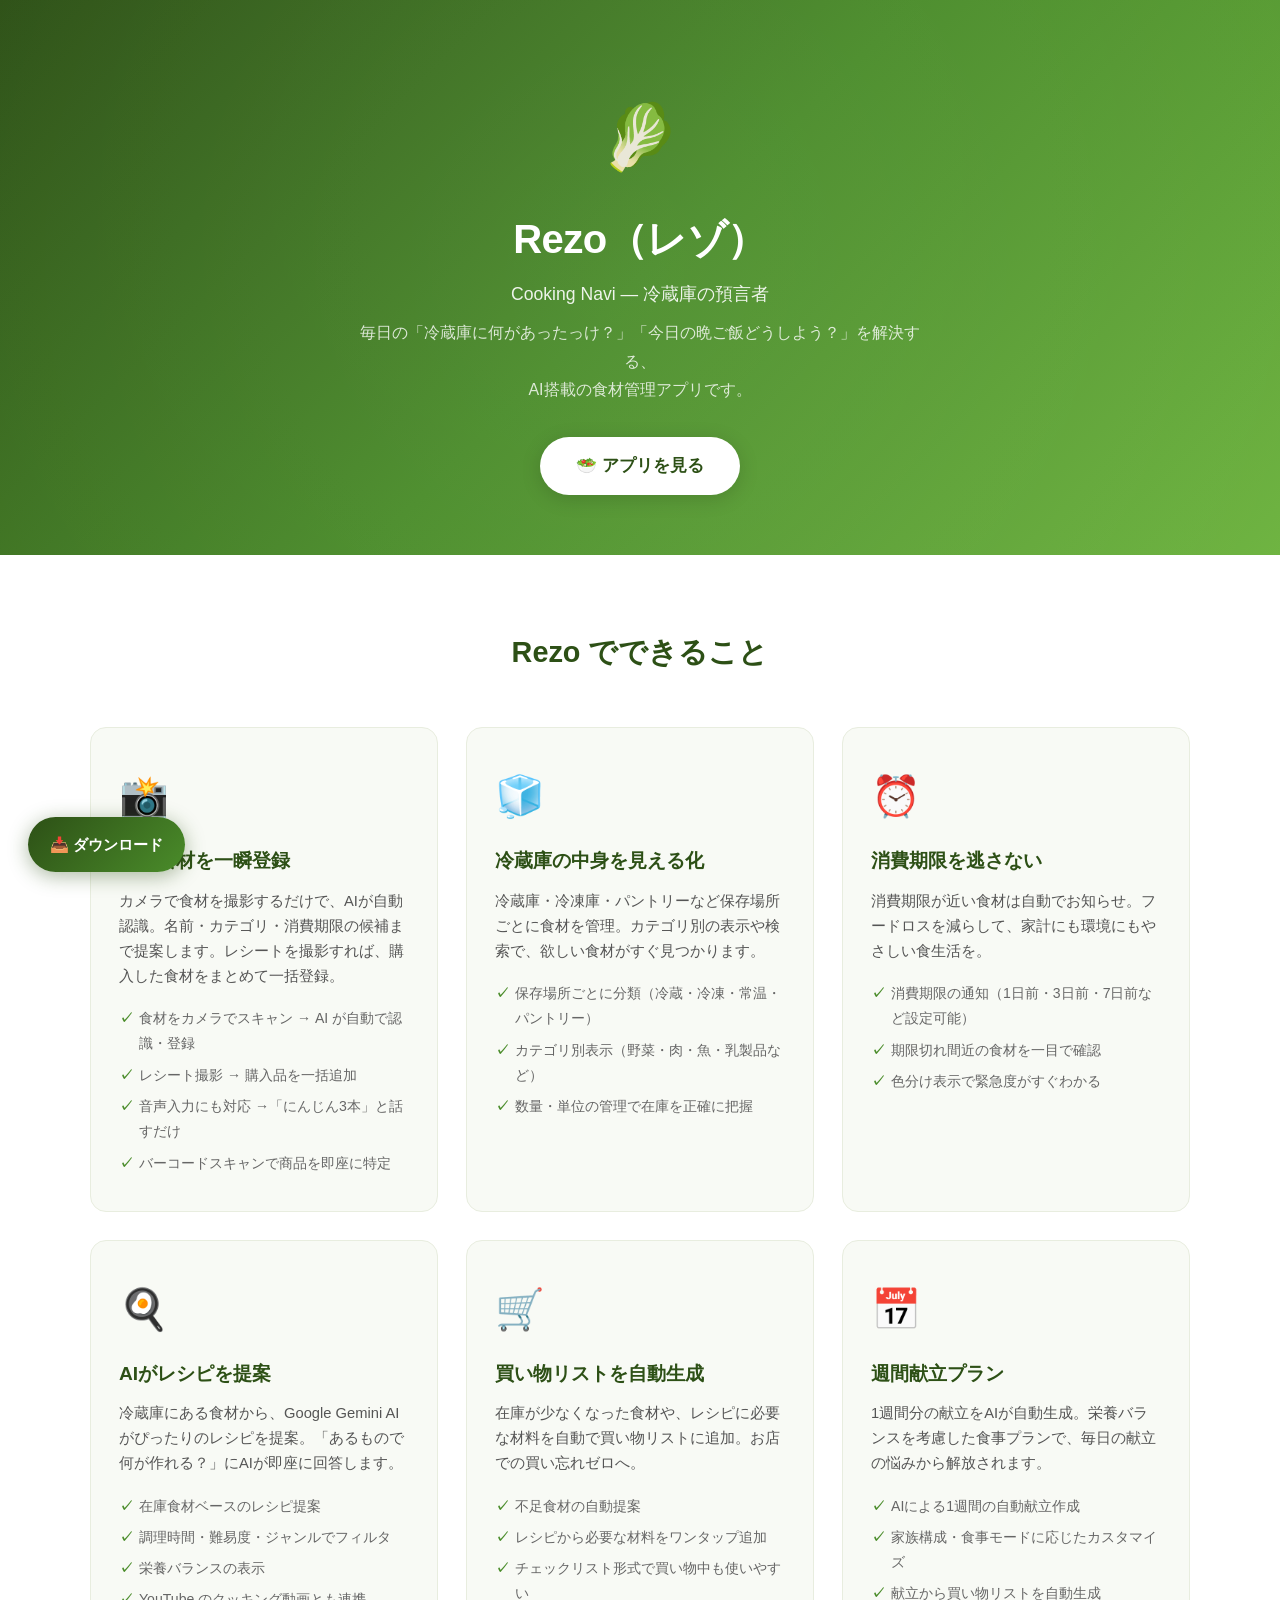
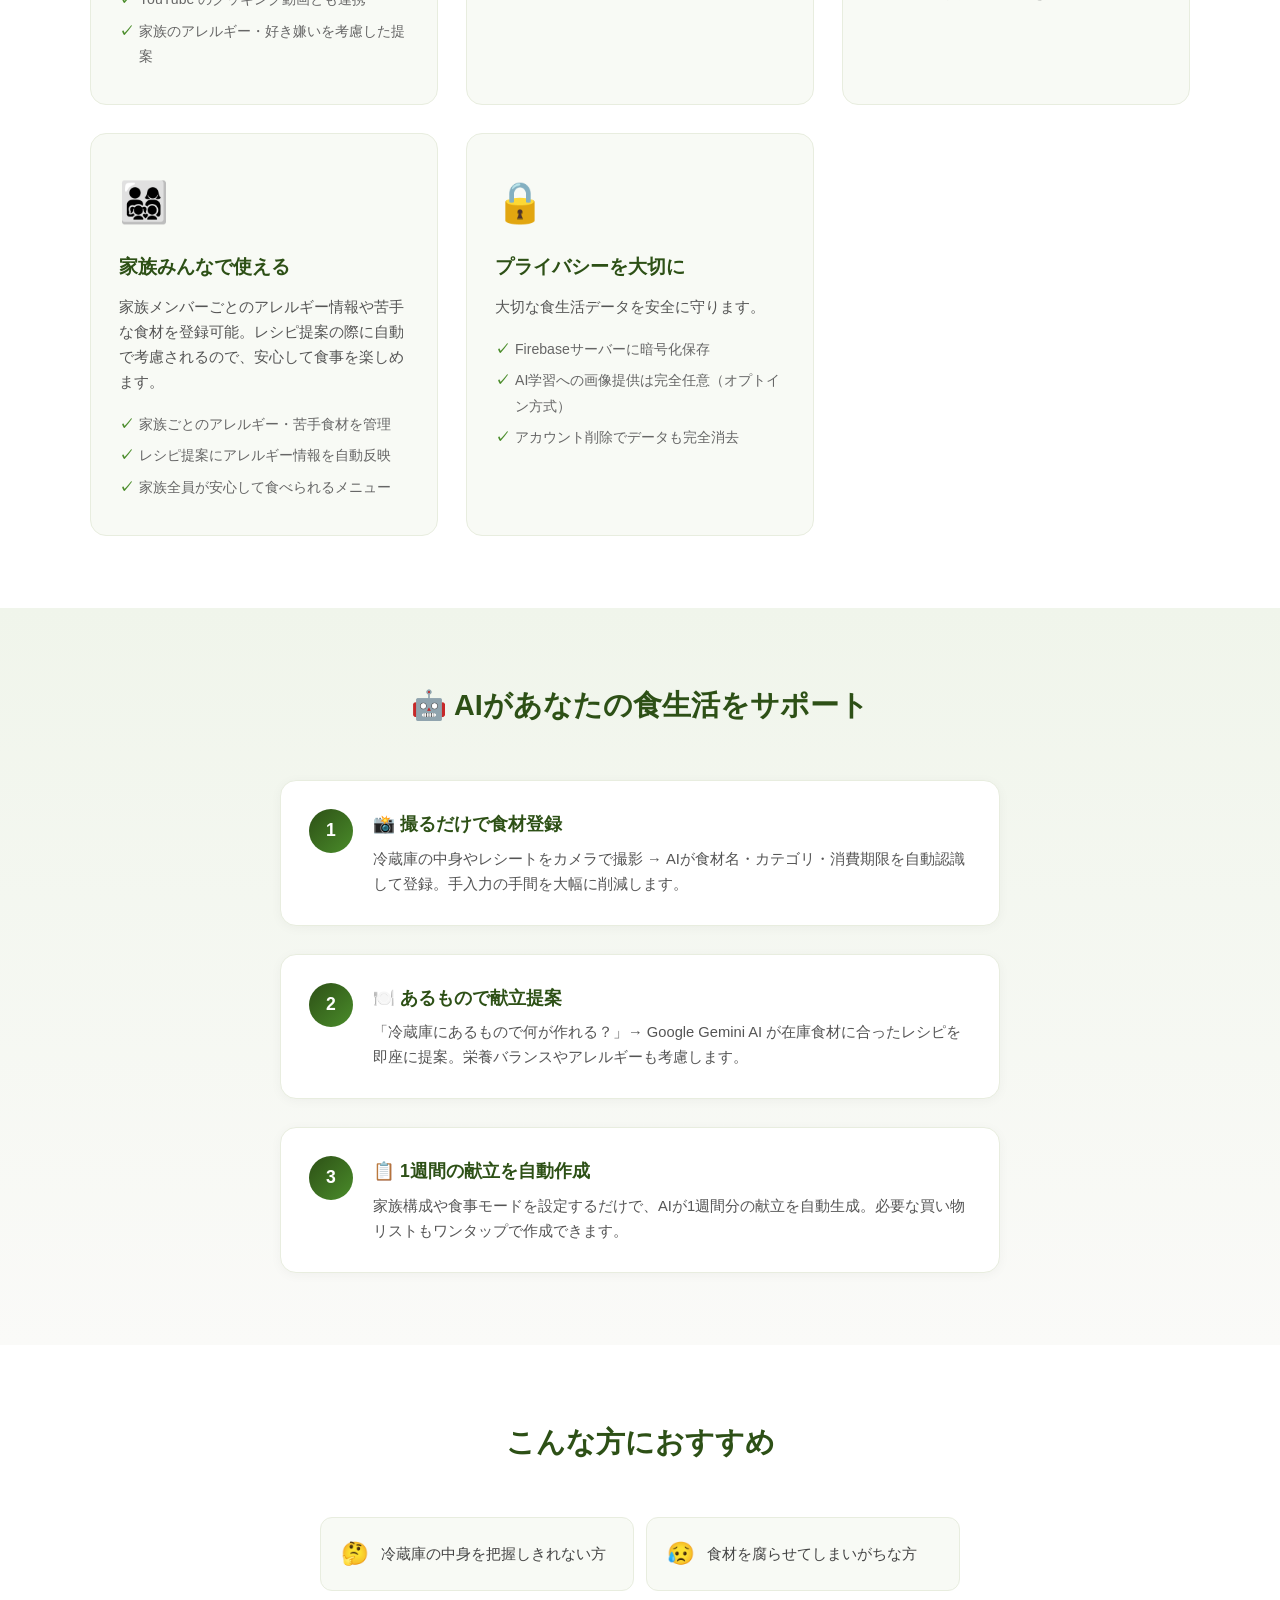
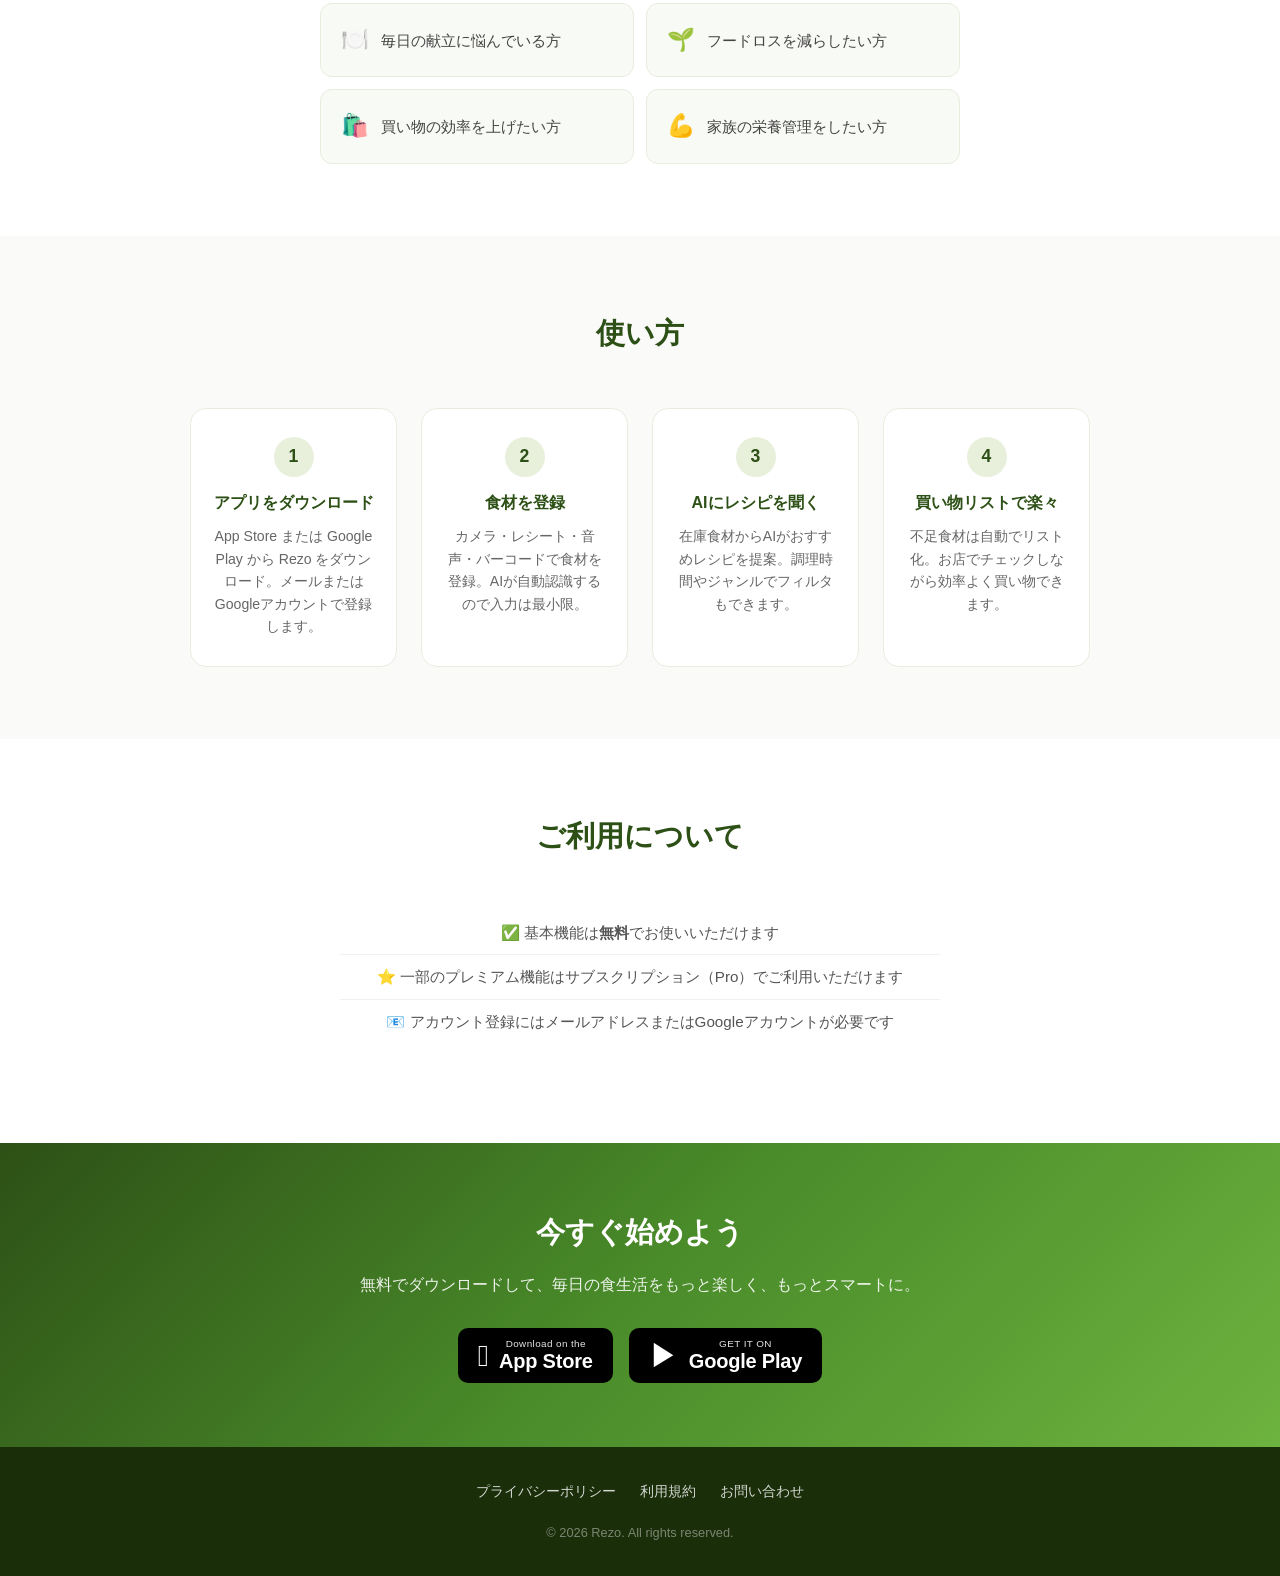
==== commit ae89b881: "Fix store badges to CSS-styled, move FAB to bottom-left" ====
--- a/features.html
+++ b/features.html
@@ -107,7 +107,7 @@
         .fab-download {
             position: fixed;
             bottom: 28px;
-            right: 28px;
+            left: 28px;
             background: linear-gradient(135deg, #2d5016, #4a8c2a);
             color: #fff;
             text-decoration: none;
@@ -119,7 +119,7 @@
             display: flex;
             align-items: center;
             gap: 8px;
-            z-index: 999;
+            z-index: 9999;
             transition: all 0.3s;
             white-space: nowrap;
         }
@@ -132,7 +132,7 @@
         @media (max-width: 480px) {
             .fab-download {
                 bottom: 20px;
-                right: 16px;
+                left: 16px;
                 padding: 12px 18px;
                 font-size: 0.88rem;
             }
@@ -446,19 +446,46 @@
         }
 
         .store-badge {
-            display: inline-block;
-            transition: all 0.3s;
-        }
-
-        .store-badge img {
-            height: 52px;
-            width: auto;
-            display: block;
+            display: inline-flex;
+            align-items: center;
+            gap: 10px;
+            background: #000;
+            color: #fff;
+            text-decoration: none;
+            padding: 10px 20px;
+            border-radius: 10px;
+            min-width: 155px;
+            transition: opacity 0.2s, transform 0.2s;
         }
 
         .store-badge:hover {
+            opacity: 0.82;
             transform: translateY(-2px);
-            filter: brightness(1.05);
+        }
+
+        .store-badge .b-icon {
+            font-size: 1.9rem;
+            flex-shrink: 0;
+            line-height: 1;
+        }
+
+        .store-badge .b-text {
+            display: flex;
+            flex-direction: column;
+        }
+
+        .store-badge .b-sub {
+            font-size: 0.62rem;
+            letter-spacing: 0.04em;
+            opacity: 0.9;
+            line-height: 1.2;
+        }
+
+        .store-badge .b-main {
+            font-size: 1.25rem;
+            font-weight: 600;
+            letter-spacing: -0.01em;
+            line-height: 1.2;
         }
 
         /* ===== Footer ===== */
@@ -773,10 +800,18 @@
         <p>無料でダウンロードして、毎日の食生活をもっと楽しく、もっとスマートに。</p>
         <div class="store-buttons">
             <a href="https://apps.apple.com/gh/app/rezo-cooking-navi/id6759208721" class="store-badge">
-                <img src="https://tools.applemediaservices.com/api/badges/download-on-the-app-store/black/ja-jp" alt="Download on the App Store">
+                <span class="b-icon"></span>
+                <span class="b-text">
+                    <span class="b-sub">Download on the</span>
+                    <span class="b-main">App Store</span>
+                </span>
             </a>
             <a href="http://play.google.com/store/apps/details?id=com.rezocook.app&hl=ja" class="store-badge">
-                <img src="https://play.google.com/intl/ja/badges/static/images/badges/ja_badge_web_generic.png" alt="Google Play で手に入れよう">
+                <span class="b-icon">▶</span>
+                <span class="b-text">
+                    <span class="b-sub">GET IT ON</span>
+                    <span class="b-main">Google Play</span>
+                </span>
             </a>
         </div>
     </section>
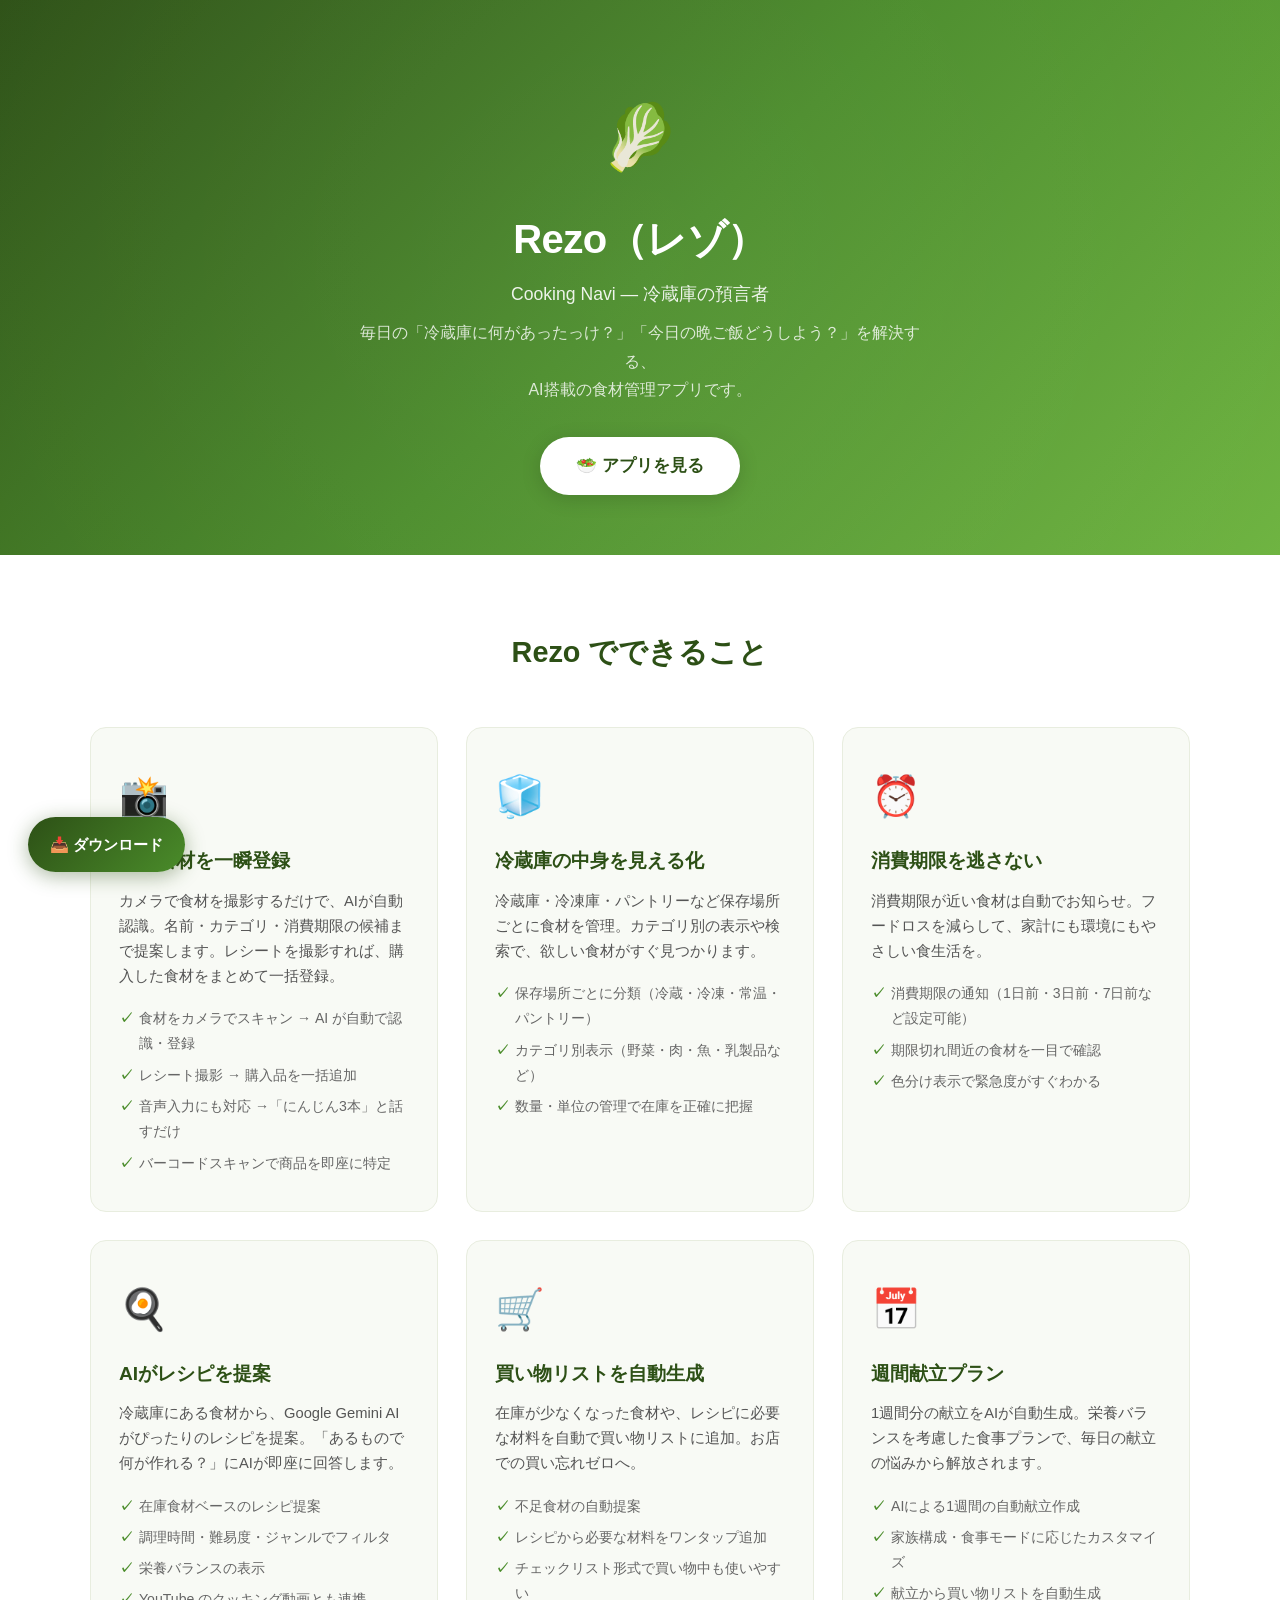
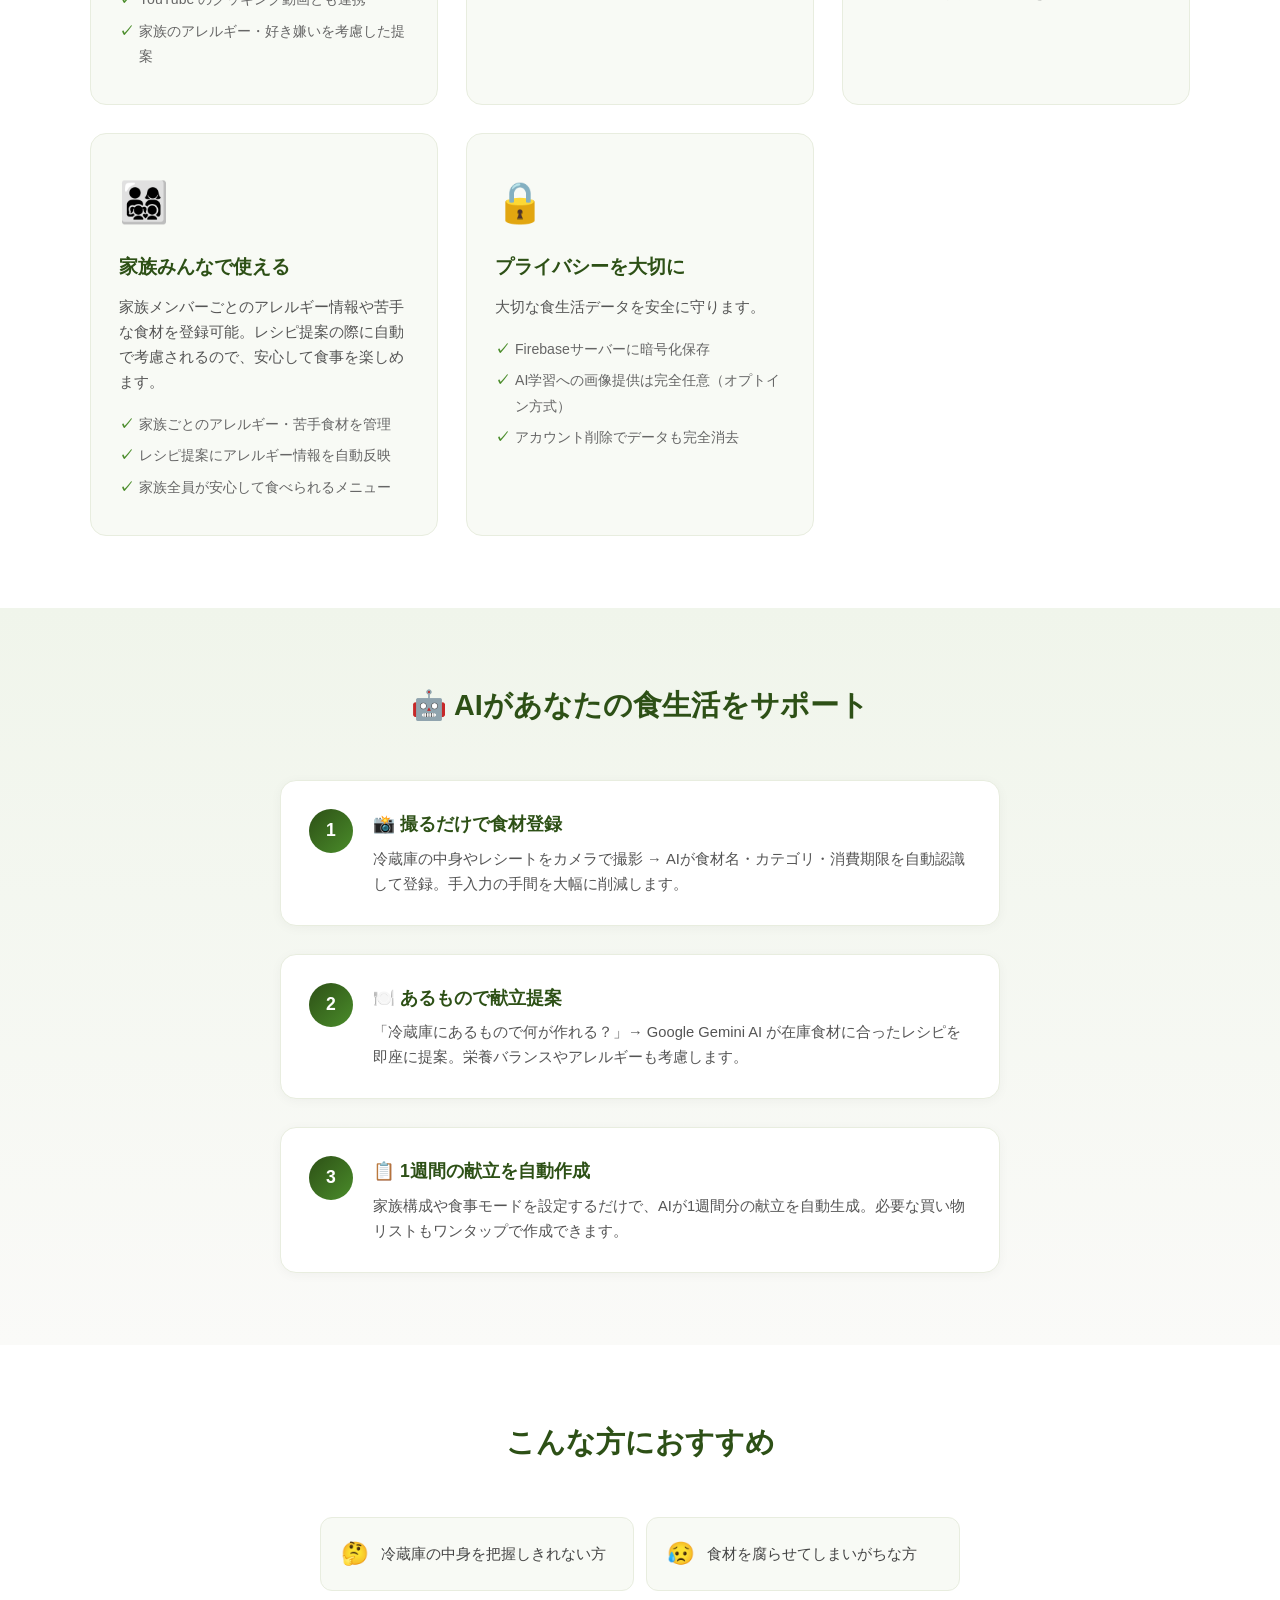
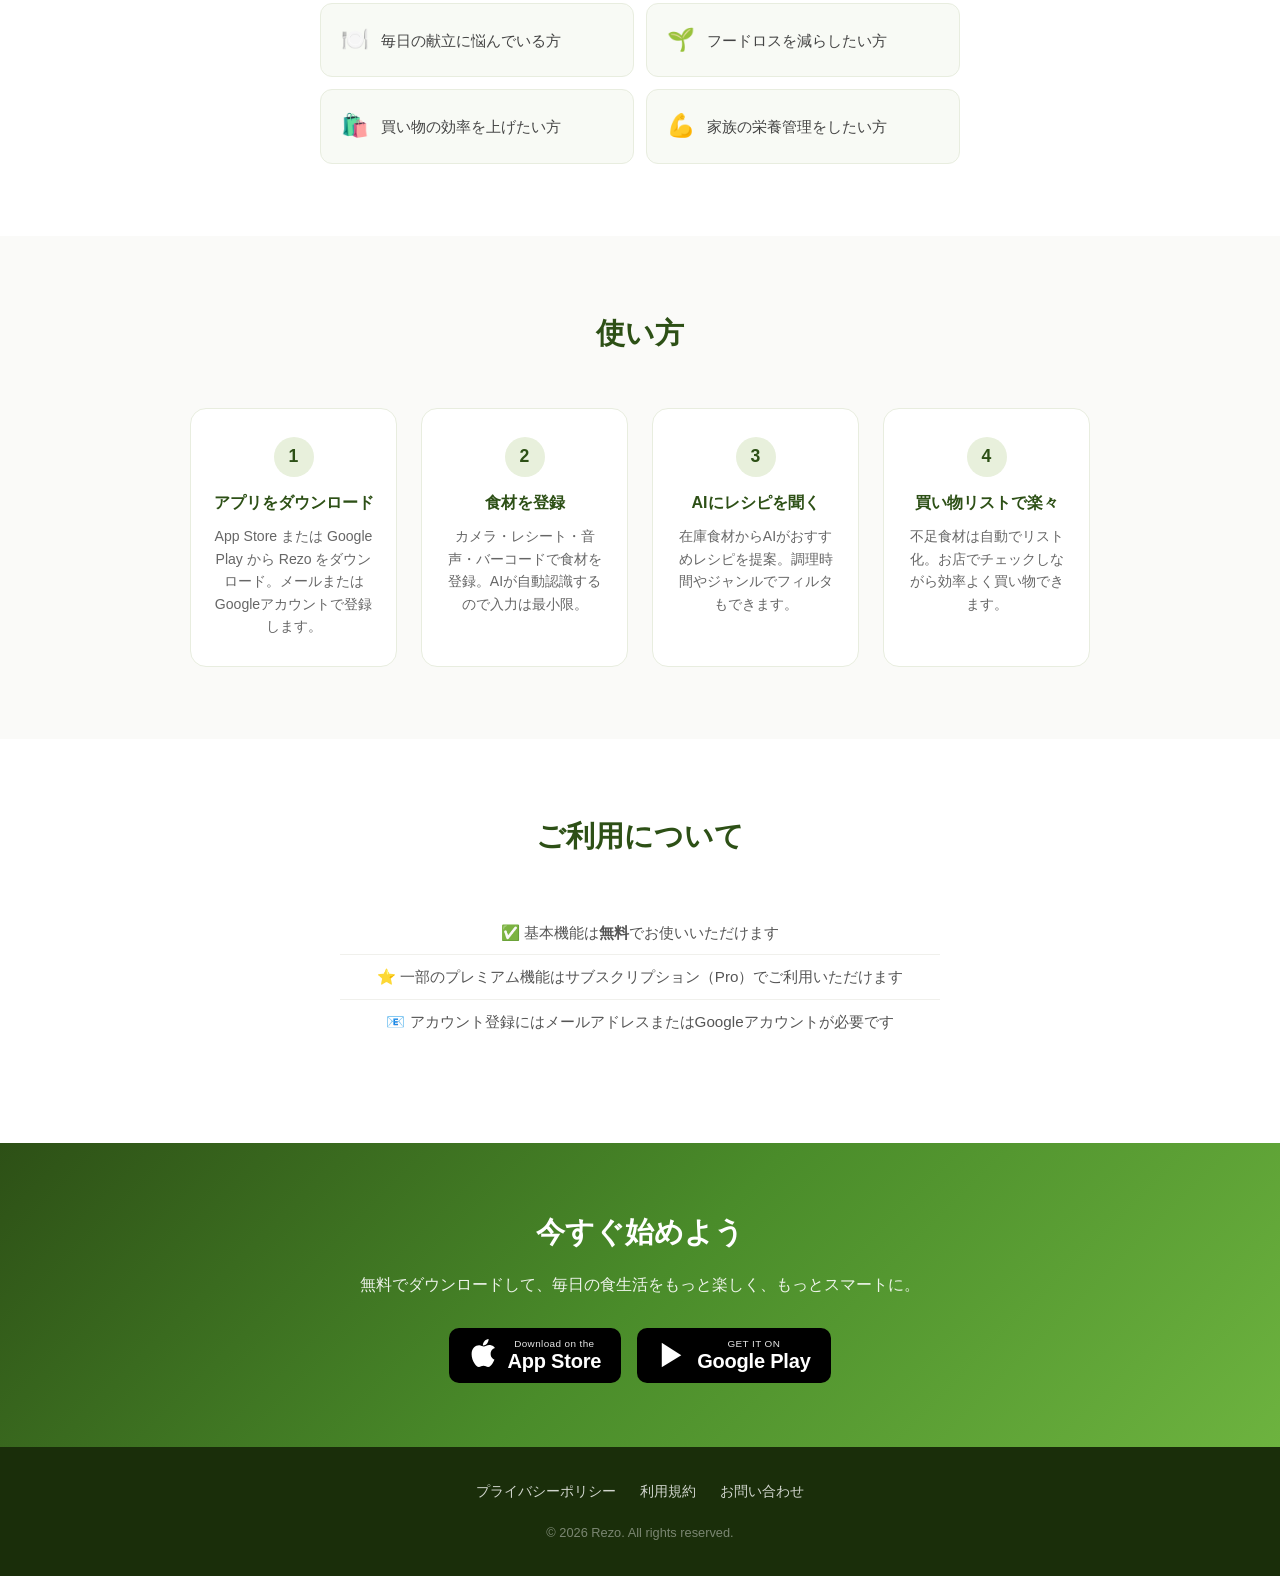
==== commit 5fc4b32f: "Fix App Store icon: use inline SVG Apple logo" ====
--- a/features.html
+++ b/features.html
@@ -800,7 +800,11 @@
         <p>無料でダウンロードして、毎日の食生活をもっと楽しく、もっとスマートに。</p>
         <div class="store-buttons">
             <a href="https://apps.apple.com/gh/app/rezo-cooking-navi/id6759208721" class="store-badge">
-                <span class="b-icon"></span>
+                <span class="b-icon">
+                    <svg xmlns="http://www.w3.org/2000/svg" width="28" height="28" viewBox="0 0 814 1000" fill="white">
+                        <path d="M788.1 340.9c-5.8 4.5-108.2 62.2-108.2 190.5 0 148.4 130.3 200.9 134.2 202.2-.6 3.2-20.7 71.9-68.7 141.9-42.8 61.6-87.5 123.1-155.5 123.1s-85.5-39.5-164-39.5c-76.5 0-103.7 40.8-165.9 40.8s-105-57.8-155.5-127.4C46 790.7 0 663 0 541.8c0-207.5 135.4-317.3 267.7-317.3 70.1 0 128.4 46.4 172.5 46.4 42.8 0 109.6-55 192.5-55 31.4 0 133.9 5.8 200.8 101.4zm-234.5-181.4c31.1-36.9 53.1-88.1 53.1-139.3 0-7.1-.6-14.3-1.9-20.1-50.6 1.9-110.8 33.7-147.1 75.8-28.5 32.4-55.1 83.6-55.1 135.5 0 7.8 1.3 15.6 1.9 18.1 3.2.6 8.4 1.3 13.6 1.3 45.4 0 102.5-30.4 135.5-71.3z"/>
+                    </svg>
+                </span>
                 <span class="b-text">
                     <span class="b-sub">Download on the</span>
                     <span class="b-main">App Store</span>
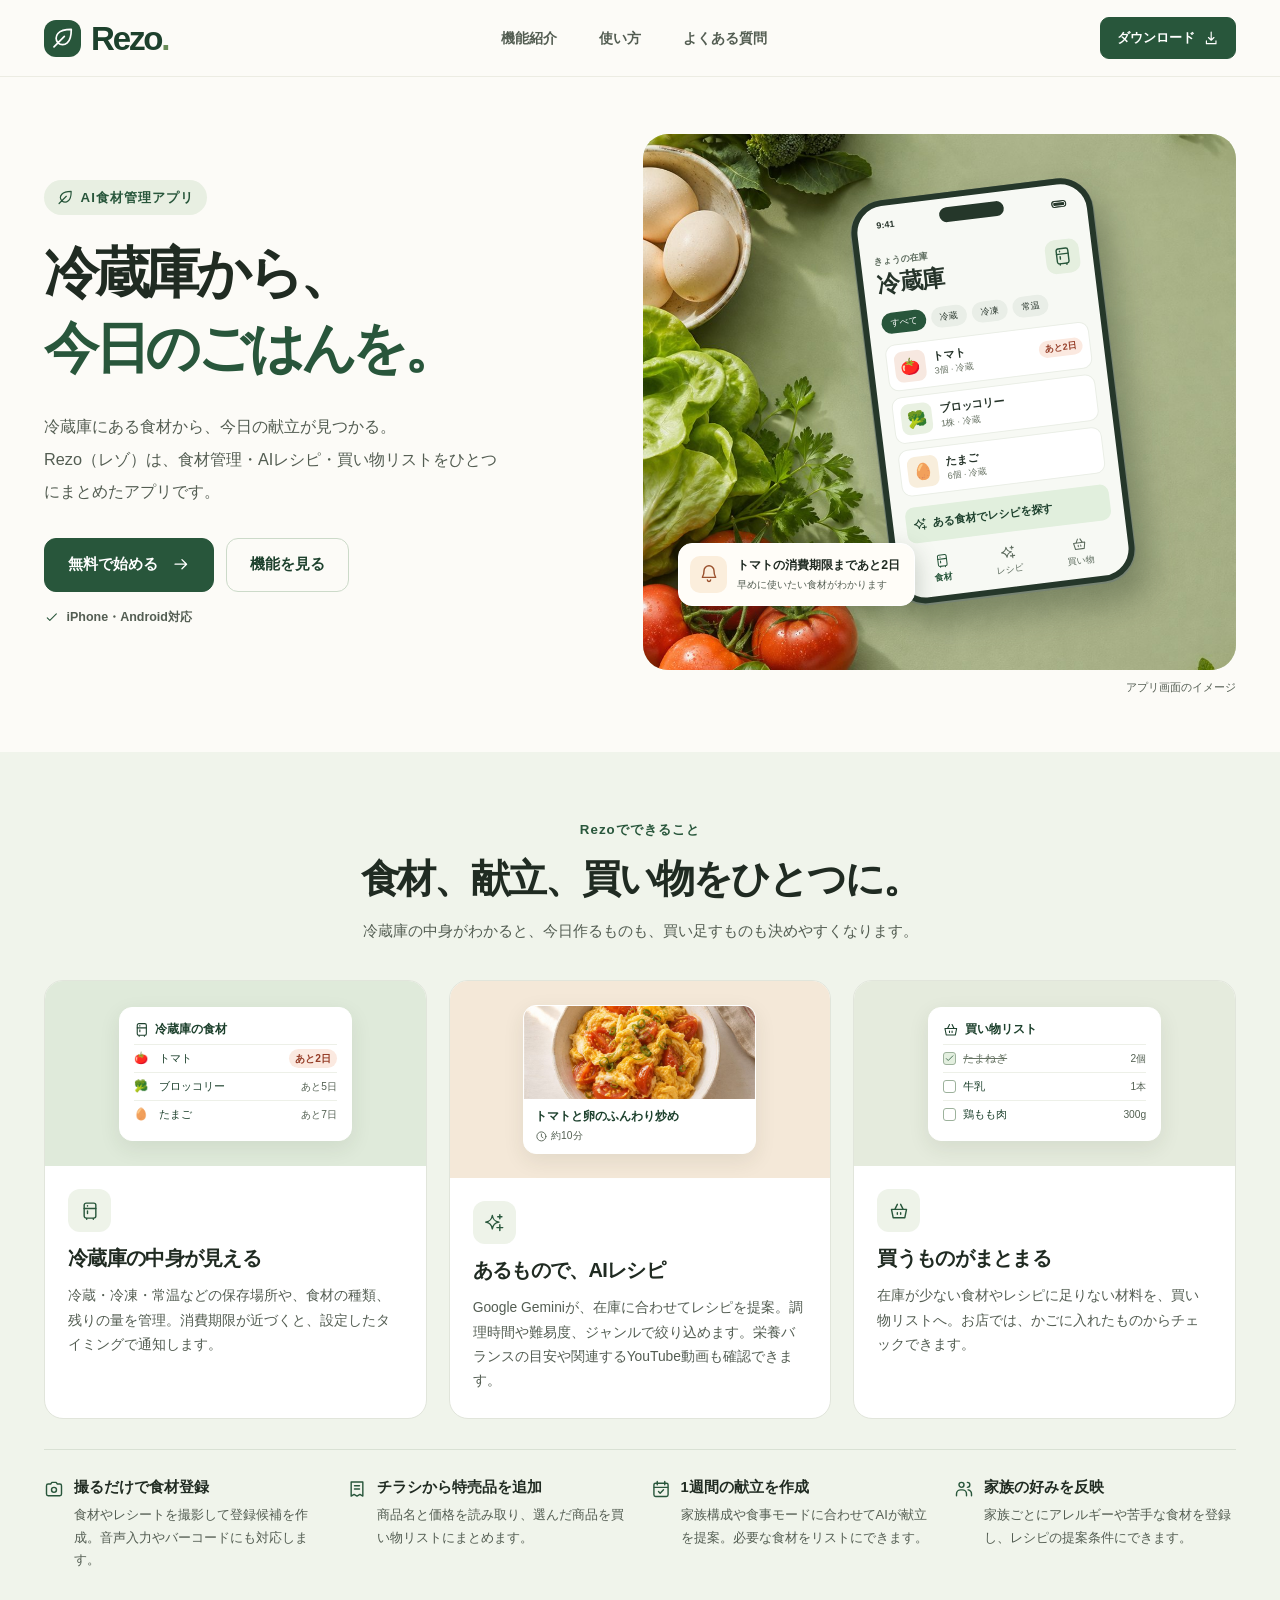
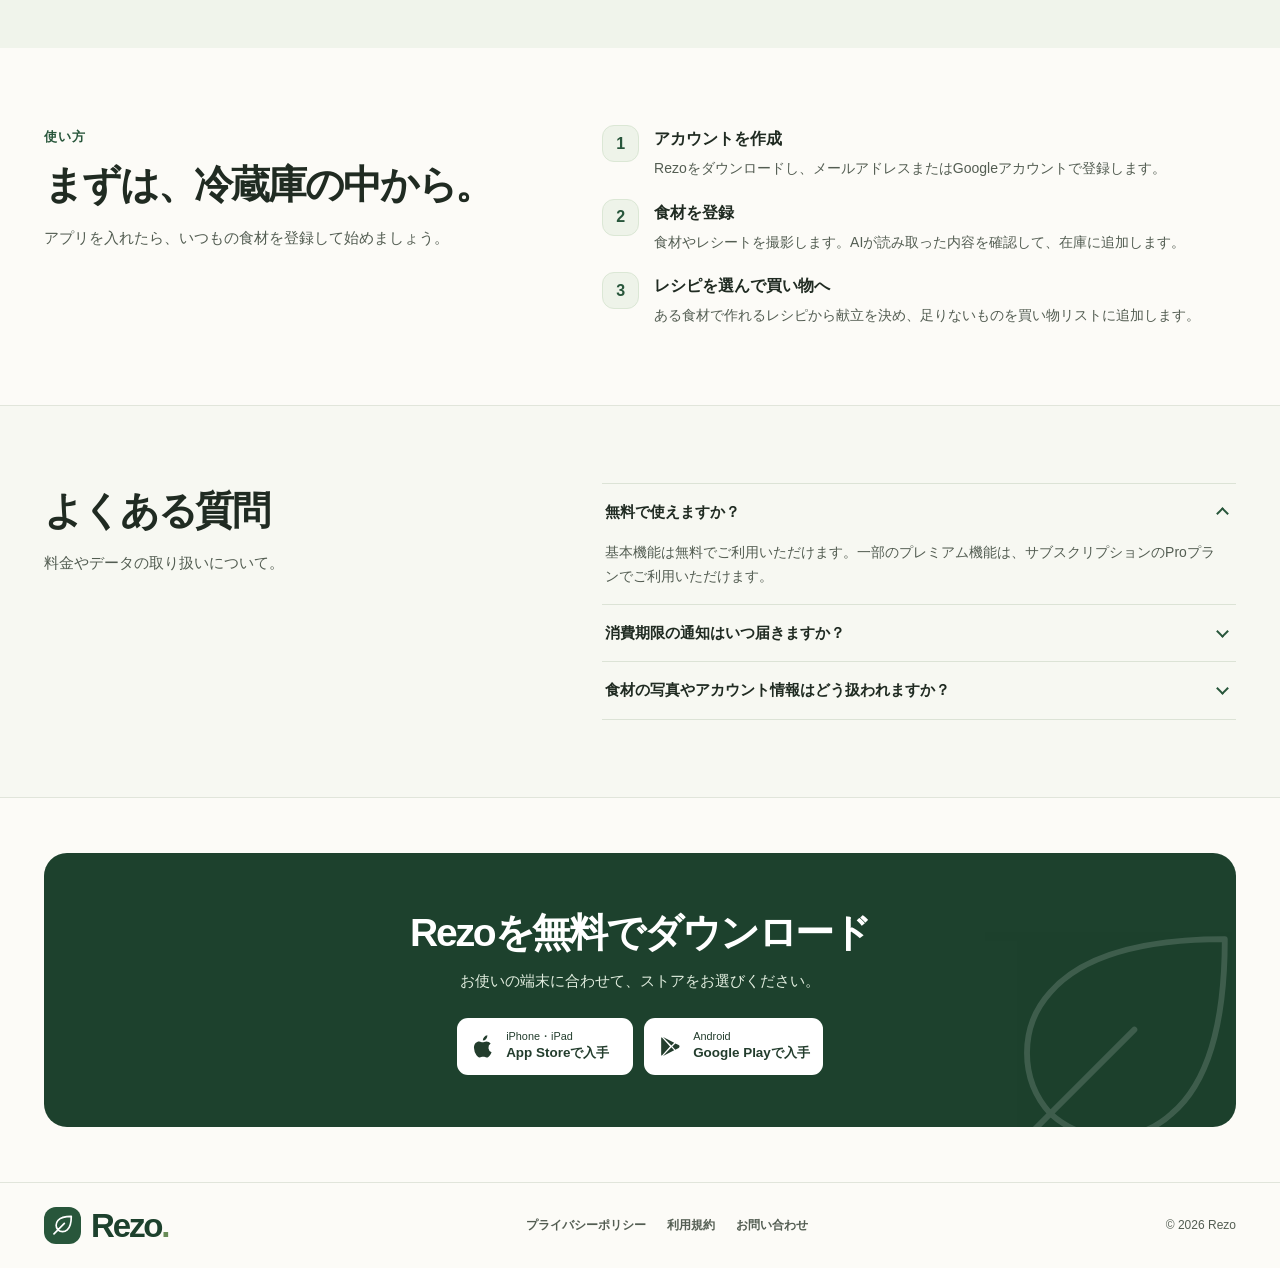
==== commit 4ac3470a: "Rezoの機能紹介ページを刷新" ====
--- a/features.html
+++ b/features.html
@@ -1,839 +1,223 @@
-<!DOCTYPE html>
+<!doctype html>
 <html lang="ja">
-
 <head>
-    <meta charset="UTF-8">
-    <meta name="viewport" content="width=device-width, initial-scale=1.0">
-    <meta name="description" content="Rezo（レゾ）- AIで冷蔵庫の食材管理、レシピ提案、買い物リスト自動生成。毎日の献立の悩みを解決するスマートクッキングナビ。">
-    <meta name="keywords" content="Rezo, レゾ, 冷蔵庫管理, 食材管理, AI, レシピ提案, 買い物リスト, 献立, フードロス">
-    <meta property="og:title" content="Rezo - Cooking Navi（冷蔵庫の預言者）">
-    <meta property="og:description" content="AIで食材管理からレシピ提案まで。毎日の「今日の晩ご飯どうしよう？」を解決します。">
+    <meta charset="utf-8">
+    <meta name="viewport" content="width=device-width, initial-scale=1">
+    <meta name="theme-color" content="#fcfbf7">
+    <meta name="description" content="Rezo（レゾ）は、冷蔵庫の食材管理からAIの献立提案、買い物リストまでをひとつにまとめるアプリです。">
+    <meta property="og:title" content="Rezo（レゾ）｜冷蔵庫から、今日のごはんを。">
+    <meta property="og:description" content="食材管理・AI献立・買い物リスト。毎日のごはんづくりを、冷蔵庫の中から。">
     <meta property="og:type" content="website">
-    <title>Rezo - Cooking Navi | 機能紹介</title>
-    <style>
-        * {
-            margin: 0;
-            padding: 0;
-            box-sizing: border-box;
-        }
-
-        body {
-            font-family: 'Helvetica Neue', 'Hiragino Sans', 'Yu Gothic UI', sans-serif;
-            line-height: 1.8;
-            color: #333;
-            background: #fafaf8;
-        }
-
-        /* ===== Hero Section ===== */
-        .hero {
-            background: linear-gradient(135deg, #2d5016 0%, #4a8c2a 50%, #6db33f 100%);
-            color: #fff;
-            text-align: center;
-            padding: 80px 24px 60px;
-            position: relative;
-            overflow: hidden;
-        }
-
-        .hero::before {
-            content: '';
-            position: absolute;
-            top: -50%;
-            left: -50%;
-            width: 200%;
-            height: 200%;
-            background: radial-gradient(circle, rgba(255,255,255,0.05) 0%, transparent 70%);
-            animation: float 20s ease-in-out infinite;
-        }
-
-        @keyframes float {
-            0%, 100% { transform: translate(0, 0); }
-            50% { transform: translate(30px, -30px); }
-        }
-
-        .hero-content {
-            position: relative;
-            z-index: 1;
-            max-width: 800px;
-            margin: 0 auto;
-        }
-
-        .hero .logo {
-            font-size: 4rem;
-            margin-bottom: 8px;
-        }
-
-        .hero h1 {
-            font-size: 2.5rem;
-            font-weight: 800;
-            margin-bottom: 4px;
-            letter-spacing: -0.5px;
-        }
-
-        .hero .app-subtitle {
-            font-size: 1.1rem;
-            opacity: 0.9;
-            margin-bottom: 8px;
-            font-weight: 500;
-        }
-
-        .hero .tagline {
-            font-size: 1rem;
-            opacity: 0.8;
-            margin-bottom: 32px;
-            max-width: 560px;
-            margin-left: auto;
-            margin-right: auto;
-        }
-
-        .hero .cta-btn {
-            display: inline-block;
-            background: #fff;
-            color: #2d5016;
-            padding: 14px 36px;
-            border-radius: 50px;
-            text-decoration: none;
-            font-weight: 700;
-            font-size: 1.05rem;
-            transition: all 0.3s;
-            box-shadow: 0 4px 20px rgba(0,0,0,0.15);
-        }
-
-        .hero .cta-btn:hover {
-            transform: translateY(-2px);
-            box-shadow: 0 6px 28px rgba(0,0,0,0.2);
-        }
-
-        /* ===== Floating Download Button ===== */
-        .fab-download {
-            position: fixed;
-            bottom: 28px;
-            left: 28px;
-            background: linear-gradient(135deg, #2d5016, #4a8c2a);
-            color: #fff;
-            text-decoration: none;
-            padding: 14px 22px;
-            border-radius: 50px;
-            font-size: 0.95rem;
-            font-weight: 700;
-            box-shadow: 0 4px 20px rgba(45,80,22,0.4);
-            display: flex;
-            align-items: center;
-            gap: 8px;
-            z-index: 9999;
-            transition: all 0.3s;
-            white-space: nowrap;
-        }
-
-        .fab-download:hover {
-            transform: translateY(-3px);
-            box-shadow: 0 8px 28px rgba(45,80,22,0.5);
-        }
-
-        @media (max-width: 480px) {
-            .fab-download {
-                bottom: 20px;
-                left: 16px;
-                padding: 12px 18px;
-                font-size: 0.88rem;
-            }
-        }
-
-        /* ===== Section Common ===== */
-        section {
-            padding: 72px 24px;
-        }
-
-        .section-title {
-            text-align: center;
-            font-size: 1.8rem;
-            font-weight: 800;
-            color: #2d5016;
-            margin-bottom: 48px;
-        }
-
-        /* ===== Features Grid ===== */
-        .features {
-            background: #fff;
-        }
-
-        .features-grid {
-            display: grid;
-            grid-template-columns: repeat(auto-fit, minmax(300px, 1fr));
-            gap: 28px;
-            max-width: 1100px;
-            margin: 0 auto;
-        }
-
-        .feature-card {
-            background: #f8faf5;
-            border: 1px solid #e8eddf;
-            border-radius: 16px;
-            padding: 32px 28px;
-            transition: all 0.3s;
-        }
-
-        .feature-card:hover {
-            transform: translateY(-4px);
-            box-shadow: 0 8px 32px rgba(45,80,22,0.1);
-            border-color: #c5d6a8;
-        }
-
-        .feature-icon {
-            font-size: 2.5rem;
-            margin-bottom: 12px;
-        }
-
-        .feature-card h3 {
-            font-size: 1.2rem;
-            color: #2d5016;
-            margin-bottom: 10px;
-            font-weight: 700;
-        }
-
-        .feature-card p {
-            font-size: 0.92rem;
-            color: #555;
-            margin-bottom: 14px;
-            line-height: 1.7;
-        }
-
-        .feature-list {
-            list-style: none;
-            padding: 0;
-        }
-
-        .feature-list li {
-            font-size: 0.88rem;
-            color: #666;
-            padding: 3px 0;
-            padding-left: 20px;
-            position: relative;
-        }
-
-        .feature-list li::before {
-            content: '✓';
-            position: absolute;
-            left: 0;
-            color: #4a8c2a;
-            font-weight: 700;
-        }
-
-        /* ===== AI Section ===== */
-        .ai-section {
-            background: linear-gradient(180deg, #f0f5eb 0%, #fafaf8 100%);
-        }
-
-        .ai-steps {
-            display: flex;
-            flex-direction: column;
-            gap: 28px;
-            max-width: 720px;
-            margin: 0 auto;
-        }
-
-        .ai-step {
-            display: flex;
-            align-items: flex-start;
-            gap: 20px;
-            background: #fff;
-            border-radius: 16px;
-            padding: 28px;
-            box-shadow: 0 2px 12px rgba(0,0,0,0.04);
-            border: 1px solid #e8eddf;
-        }
-
-        .ai-step-number {
-            flex-shrink: 0;
-            width: 44px;
-            height: 44px;
-            background: linear-gradient(135deg, #2d5016, #4a8c2a);
-            color: #fff;
-            border-radius: 50%;
-            display: flex;
-            align-items: center;
-            justify-content: center;
-            font-size: 1.1rem;
-            font-weight: 800;
-        }
-
-        .ai-step h4 {
-            font-size: 1.1rem;
-            color: #2d5016;
-            margin-bottom: 6px;
-            font-weight: 700;
-        }
-
-        .ai-step p {
-            font-size: 0.92rem;
-            color: #555;
-            line-height: 1.7;
-        }
-
-        /* ===== Recommend Section ===== */
-        .recommend {
-            background: #fff;
-        }
-
-        .recommend-list {
-            max-width: 640px;
-            margin: 0 auto;
-            display: grid;
-            grid-template-columns: repeat(auto-fit, minmax(260px, 1fr));
-            gap: 12px;
-        }
-
-        .recommend-item {
-            display: flex;
-            align-items: center;
-            gap: 12px;
-            background: #f8faf5;
-            border: 1px solid #e8eddf;
-            border-radius: 12px;
-            padding: 16px 20px;
-            font-size: 0.95rem;
-            color: #444;
-        }
-
-        .recommend-item .emoji {
-            font-size: 1.4rem;
-            flex-shrink: 0;
-        }
-
-        /* ===== How to Use ===== */
-        .howto {
-            background: #fafaf8;
-        }
-
-        .howto-steps {
-            display: grid;
-            grid-template-columns: repeat(auto-fit, minmax(200px, 1fr));
-            gap: 24px;
-            max-width: 900px;
-            margin: 0 auto;
-        }
-
-        .howto-step {
-            text-align: center;
-            padding: 28px 20px;
-            background: #fff;
-            border-radius: 16px;
-            border: 1px solid #e8eddf;
-        }
-
-        .howto-step .step-num {
-            display: inline-flex;
-            align-items: center;
-            justify-content: center;
-            width: 40px;
-            height: 40px;
-            background: #e8f0dc;
-            color: #2d5016;
-            border-radius: 50%;
-            font-weight: 800;
-            font-size: 1.1rem;
-            margin-bottom: 12px;
-        }
-
-        .howto-step h4 {
-            font-size: 1rem;
-            color: #2d5016;
-            margin-bottom: 8px;
-            font-weight: 700;
-        }
-
-        .howto-step p {
-            font-size: 0.88rem;
-            color: #666;
-            line-height: 1.6;
-        }
-
-        /* ===== Pricing ===== */
-        .pricing {
-            background: #fff;
-        }
-
-        .pricing-info {
-            max-width: 600px;
-            margin: 0 auto;
-            text-align: center;
-        }
-
-        .pricing-info ul {
-            list-style: none;
-            padding: 0;
-            margin-bottom: 28px;
-        }
-
-        .pricing-info li {
-            font-size: 0.95rem;
-            color: #555;
-            padding: 8px 0;
-            border-bottom: 1px solid #f0f0ec;
-        }
-
-        .pricing-info li:last-child {
-            border-bottom: none;
-        }
-
-        /* ===== Privacy ===== */
-        .privacy-section {
-            background: #f0f5eb;
-        }
-
-        .privacy-cards {
-            display: flex;
-            flex-wrap: wrap;
-            gap: 20px;
-            justify-content: center;
-            max-width: 800px;
-            margin: 0 auto;
-        }
-
-        .privacy-card {
-            flex: 1;
-            min-width: 220px;
-            max-width: 260px;
-            text-align: center;
-            background: #fff;
-            border-radius: 14px;
-            padding: 24px 20px;
-            border: 1px solid #e8eddf;
-        }
-
-        .privacy-card .emoji {
-            font-size: 2rem;
-            margin-bottom: 10px;
-        }
-
-        .privacy-card h4 {
-            font-size: 0.95rem;
-            color: #2d5016;
-            margin-bottom: 6px;
-            font-weight: 700;
-        }
-
-        .privacy-card p {
-            font-size: 0.85rem;
-            color: #666;
-            line-height: 1.6;
-        }
-
-        /* ===== CTA Section ===== */
-        .cta-section {
-            background: linear-gradient(135deg, #2d5016 0%, #4a8c2a 50%, #6db33f 100%);
-            color: #fff;
-            text-align: center;
-            padding: 64px 24px;
-        }
-
-        .cta-section h2 {
-            font-size: 1.8rem;
-            font-weight: 800;
-            margin-bottom: 12px;
-        }
-
-        .cta-section p {
-            font-size: 1rem;
-            opacity: 0.9;
-            margin-bottom: 28px;
-        }
-
-        .store-buttons {
-            display: flex;
-            gap: 16px;
-            justify-content: center;
-            flex-wrap: wrap;
-        }
-
-        .store-badge {
-            display: inline-flex;
-            align-items: center;
-            gap: 10px;
-            background: #000;
-            color: #fff;
-            text-decoration: none;
-            padding: 10px 20px;
-            border-radius: 10px;
-            min-width: 155px;
-            transition: opacity 0.2s, transform 0.2s;
-        }
-
-        .store-badge:hover {
-            opacity: 0.82;
-            transform: translateY(-2px);
-        }
-
-        .store-badge .b-icon {
-            font-size: 1.9rem;
-            flex-shrink: 0;
-            line-height: 1;
-        }
-
-        .store-badge .b-text {
-            display: flex;
-            flex-direction: column;
-        }
-
-        .store-badge .b-sub {
-            font-size: 0.62rem;
-            letter-spacing: 0.04em;
-            opacity: 0.9;
-            line-height: 1.2;
-        }
-
-        .store-badge .b-main {
-            font-size: 1.25rem;
-            font-weight: 600;
-            letter-spacing: -0.01em;
-            line-height: 1.2;
-        }
-
-        /* ===== Footer ===== */
-        footer {
-            background: #1a2e0a;
-            color: rgba(255,255,255,0.7);
-            text-align: center;
-            padding: 32px 24px;
-        }
-
-        footer .footer-links {
-            display: flex;
-            justify-content: center;
-            gap: 24px;
-            margin-bottom: 16px;
-            flex-wrap: wrap;
-        }
-
-        footer a {
-            color: rgba(255,255,255,0.8);
-            text-decoration: none;
-            font-size: 0.9rem;
-            transition: color 0.2s;
-        }
-
-        footer a:hover {
-            color: #fff;
-        }
-
-        footer .copyright {
-            font-size: 0.8rem;
-            opacity: 0.6;
-        }
-
-        /* ===== Responsive ===== */
-        @media (max-width: 768px) {
-            .hero {
-                padding: 60px 20px 48px;
-            }
-
-            .hero h1 {
-                font-size: 2rem;
-            }
-
-            .hero .tagline {
-                font-size: 0.92rem;
-            }
-
-            section {
-                padding: 56px 20px;
-            }
-
-            .section-title {
-                font-size: 1.5rem;
-                margin-bottom: 36px;
-            }
-
-            .features-grid {
-                grid-template-columns: 1fr;
-                gap: 20px;
-            }
-
-            .ai-step {
-                padding: 20px;
-            }
-
-            .howto-steps {
-                grid-template-columns: 1fr 1fr;
-            }
-        }
-
-        @media (max-width: 480px) {
-            .howto-steps {
-                grid-template-columns: 1fr;
-            }
-
-            .privacy-cards {
-                flex-direction: column;
-                align-items: center;
-            }
-
-            .privacy-card {
-                max-width: 100%;
-            }
-        }
-    </style>
+    <meta property="og:url" content="https://tsugutoshi.github.io/rezo-site/features.html">
+    <meta property="og:image" content="https://tsugutoshi.github.io/rezo-site/assets/fresh-ingredients.jpg">
+    <link rel="canonical" href="https://tsugutoshi.github.io/rezo-site/features.html">
+    <link rel="stylesheet" href="assets/features.css">
+    <title>Rezo（レゾ）｜食材管理・AI献立・買い物リスト</title>
 </head>
-
-<body>
-    <!-- Hero -->
-    <header class="hero">
-        <div class="hero-content">
-            <div class="logo">🥬</div>
-            <h1>Rezo（レゾ）</h1>
-            <p class="app-subtitle">Cooking Navi ― 冷蔵庫の預言者</p>
-            <p class="tagline">
-                毎日の「冷蔵庫に何があったっけ？」「今日の晩ご飯どうしよう？」を解決する、<br>
-                AI搭載の食材管理アプリです。
-            </p>
-            <a href="index.html" class="cta-btn">🥗 アプリを見る</a>
+<body id="top">
+    <svg class="icon-library" xmlns="http://www.w3.org/2000/svg" aria-hidden="true">
+        <symbol id="icon-leaf" viewBox="0 0 24 24"><path d="M20.5 3.5c-5.6 0-10.8 1-13.5 4.1a7 7 0 0 0 0 9.4 7 7 0 0 0 9.4 0c3.2-2.7 4.1-7.9 4.1-13.5ZM3 21l10.5-10.5"/></symbol>
+        <symbol id="icon-arrow" viewBox="0 0 24 24"><path d="M4 12h15m-6-6 6 6-6 6"/></symbol>
+        <symbol id="icon-download" viewBox="0 0 24 24"><path d="M12 3v12m-4-4 4 4 4-4M5 16v4h14v-4"/></symbol>
+        <symbol id="icon-sparkle" viewBox="0 0 24 24"><path d="M10 3c.9 5.2 2.8 7.1 8 8-5.2.9-7.1 2.8-8 8-.9-5.2-2.8-7.1-8-8 5.2-.9 7.1-2.8 8-8Zm9 11v7m-3.5-3.5h7M19 2v5m-2.5-2.5h5"/></symbol>
+        <symbol id="icon-fridge" viewBox="0 0 24 24"><rect x="5" y="2.5" width="14" height="18" rx="2.5"/><path d="M5 9h14m-10 3v3M9 5.5v.5M8 21v1m8-1v1"/></symbol>
+        <symbol id="icon-basket" viewBox="0 0 24 24"><path d="M3 10h18l-2 10H5L3 10Zm4 0 3-6m7 6-3-6M10 14v2m4-2v2"/></symbol>
+        <symbol id="icon-bell" viewBox="0 0 24 24"><path d="M18 8a6 6 0 0 0-12 0c0 6-2 7-2 8h16c0-1-2-2-2-8m-8 11a2 2 0 0 0 4 0"/></symbol>
+        <symbol id="icon-camera" viewBox="0 0 24 24"><path d="M8 6l1.5-2h5L16 6h3a2 2 0 0 1 2 2v10a2 2 0 0 1-2 2H5a2 2 0 0 1-2-2V8a2 2 0 0 1 2-2h3Z"/><circle cx="12" cy="13" r="3"/></symbol>
+        <symbol id="icon-calendar" viewBox="0 0 24 24"><rect x="3.5" y="5" width="17" height="16" rx="2"/><path d="M7.5 3v4m9-4v4M4 10h16m-11 5 2 2 4-4"/></symbol>
+        <symbol id="icon-family" viewBox="0 0 24 24"><circle cx="9" cy="7" r="3"/><path d="M3 20v-2a5 5 0 0 1 5-5h2a5 5 0 0 1 5 5v2m1-10a3 3 0 0 0 0-6m1 9a5 5 0 0 1 4 5v2"/></symbol>
+        <symbol id="icon-ticket" viewBox="0 0 24 24"><path d="M5 3.5h14v17l-3.5-2-3.5 2-3.5-2-3.5 2v-17ZM9 8h6m-6 4h6"/></symbol>
+        <symbol id="icon-check" viewBox="0 0 24 24"><path d="m5 12 4 4L19 6"/></symbol>
+        <symbol id="icon-clock" viewBox="0 0 24 24"><circle cx="12" cy="12" r="8.5"/><path d="M12 7.5v5l3 2"/></symbol>
+        <symbol id="icon-apple" viewBox="0 0 24 24"><path fill="currentColor" stroke="none" d="M16.7 1.3a5.4 5.4 0 0 1-1.2 3.5 4.1 4.1 0 0 1-3.2 1.5 5 5 0 0 1 1.2-3.3 5.1 5.1 0 0 1 3.2-1.7Zm4 16.2a13.4 13.4 0 0 1-1.7 3.1c-.9 1.2-1.8 2-3 2-1.3 0-1.8-.7-3.4-.7s-2.1.7-3.4.7c-1.2 0-2.1-.9-3-2.1a13.7 13.7 0 0 1-2.4-7.2c0-4 2.5-6.1 5-6.1 1.3 0 2.4.8 3.3.8.8 0 2.1-.9 3.7-.9 1.5 0 3 .8 4 2.1a4.7 4.7 0 0 0 .9 8.3Z"/></symbol>
+        <symbol id="icon-play" viewBox="0 0 24 24"><path fill="currentColor" stroke="none" d="M4.5 3.2a1.1 1.1 0 0 0-.5 1v15.6c0 .4.2.8.5 1l8-8.8-8-8.8Zm1.3-.3 8 8.2 2.7-2.8-10.7-5.4Zm11.8 6.1-2.9 3 2.9 3 3.2-1.6a1.6 1.6 0 0 0 0-2.8L17.6 9Zm-11.8 12 10.7-5.4-2.7-2.8-8 8.2Z"/></symbol>
+    </svg>
+
+    <a class="skip-link" href="#main">本文へ移動</a>
+    <header class="site-header">
+        <div class="container header-inner">
+            <a class="brand" href="index.html" aria-label="Rezo ホーム">
+                <span class="brand-mark"><svg class="icon" aria-hidden="true"><use href="#icon-leaf"/></svg></span>
+                <span>Rezo<span class="brand-period">.</span></span>
+            </a>
+            <nav class="site-nav" aria-label="ページ内メニュー">
+                <a href="#features">機能紹介</a>
+                <a href="#how-to">使い方</a>
+                <a href="#faq">よくある質問</a>
+            </nav>
+            <a class="button header-button" href="#download">ダウンロード <svg class="icon" aria-hidden="true"><use href="#icon-download"/></svg></a>
         </div>
     </header>
 
-    <!-- Features -->
-    <section class="features">
-        <h2 class="section-title">Rezo でできること</h2>
-        <div class="features-grid">
-
-            <!-- 1. AI食材登録 -->
-            <div class="feature-card">
-                <div class="feature-icon">📸</div>
-                <h3>AIで食材を一瞬登録</h3>
-                <p>カメラで食材を撮影するだけで、AIが自動認識。名前・カテゴリ・消費期限の候補まで提案します。レシートを撮影すれば、購入した食材をまとめて一括登録。</p>
-                <ul class="feature-list">
-                    <li>食材をカメラでスキャン → AI が自動で認識・登録</li>
-                    <li>レシート撮影 → 購入品を一括追加</li>
-                    <li>音声入力にも対応 →「にんじん3本」と話すだけ</li>
-                    <li>バーコードスキャンで商品を即座に特定</li>
+    <main id="main">
+        <section class="container hero" aria-labelledby="hero-title">
+            <div class="hero-copy">
+                <p class="eyebrow"><svg class="icon" aria-hidden="true"><use href="#icon-leaf"/></svg> AI食材管理アプリ</p>
+                <h1 id="hero-title">冷蔵庫から、<br><span>今日のごはんを。</span></h1>
+                <p class="hero-description">冷蔵庫にある食材から、今日の献立が見つかる。<br class="desktop-break">Rezo（レゾ）は、食材管理・AIレシピ・買い物リストをひとつにまとめたアプリです。</p>
+                <div class="hero-actions">
+                    <a class="button" href="#download">無料で始める <svg class="icon" aria-hidden="true"><use href="#icon-arrow"/></svg></a>
+                    <a class="button button-outline" href="#features">機能を見る</a>
+                </div>
+                <p class="platform-note"><svg class="icon" aria-hidden="true"><use href="#icon-check"/></svg> iPhone・Android対応</p>
+            </div>
+
+            <figure class="hero-figure">
+                <div class="hero-visual" aria-hidden="true">
+                    <img class="hero-image" src="assets/fresh-ingredients.jpg" alt="" fetchpriority="high">
+                    <div class="phone">
+                        <div class="phone-status"><span>9:41</span><span class="battery"></span></div>
+                        <div class="phone-title"><div><span>きょうの在庫</span><strong>冷蔵庫</strong></div><span class="phone-icon"><svg class="icon"><use href="#icon-fridge"/></svg></span></div>
+                        <div class="phone-filters"><span>すべて</span><span>冷蔵</span><span>冷凍</span><span>常温</span></div>
+                        <div class="phone-item"><span class="food-symbol tomato">🍅</span><span><strong>トマト</strong><small>3個 · 冷蔵</small></span><span class="expiry">あと2日</span></div>
+                        <div class="phone-item"><span class="food-symbol greens">🥦</span><span><strong>ブロッコリー</strong><small>1株 · 冷蔵</small></span></div>
+                        <div class="phone-item"><span class="food-symbol eggs">🥚</span><span><strong>たまご</strong><small>6個 · 冷蔵</small></span></div>
+                        <div class="phone-suggestion"><svg class="icon"><use href="#icon-sparkle"/></svg><span>ある食材でレシピを探す</span></div>
+                        <div class="phone-tabs">
+                            <span><svg class="icon"><use href="#icon-fridge"/></svg>食材</span>
+                            <span><svg class="icon"><use href="#icon-sparkle"/></svg>レシピ</span>
+                            <span><svg class="icon"><use href="#icon-basket"/></svg>買い物</span>
+                        </div>
+                    </div>
+                    <div class="notification">
+                        <span class="notification-icon"><svg class="icon"><use href="#icon-bell"/></svg></span>
+                        <span><strong>トマトの消費期限まであと2日</strong><small>早めに使いたい食材がわかります</small></span>
+                    </div>
+                </div>
+                <figcaption>アプリ画面のイメージ</figcaption>
+            </figure>
+        </section>
+
+        <section id="features" class="features-section" aria-labelledby="features-title">
+            <div class="container">
+                <div class="section-heading center">
+                    <p class="eyebrow">Rezoでできること</p>
+                    <h2 id="features-title">食材、献立、買い物をひとつに。</h2>
+                    <p>冷蔵庫の中身がわかると、今日作るものも、買い足すものも決めやすくなります。</p>
+                </div>
+                <div class="feature-grid">
+                    <article class="feature-card">
+                        <div class="card-art card-art-inventory" aria-hidden="true">
+                            <div class="sample-card inventory-sample">
+                                <strong><svg class="icon"><use href="#icon-fridge"/></svg> 冷蔵庫の食材</strong>
+                                <span><span>🍅　トマト</span><small class="expiry">あと2日</small></span>
+                                <span><span>🥦　ブロッコリー</span><small>あと5日</small></span>
+                                <span><span>🥚　たまご</span><small>あと7日</small></span>
+                            </div>
+                        </div>
+                        <div class="card-copy">
+                            <span class="feature-icon"><svg class="icon" aria-hidden="true"><use href="#icon-fridge"/></svg></span>
+                            <h3>冷蔵庫の中身が見える</h3>
+                            <p>冷蔵・冷凍・常温などの保存場所や、食材の種類、残りの量を管理。消費期限が近づくと、設定したタイミングで通知します。</p>
+                        </div>
+                    </article>
+                    <article class="feature-card">
+                        <div class="card-art card-art-recipe" aria-hidden="true">
+                            <div class="sample-card recipe-sample">
+                                <img src="assets/tomato-egg-recipe.jpg" alt="" width="750" height="500" loading="lazy">
+                                <div><strong>トマトと卵のふんわり炒め</strong><small><svg class="icon"><use href="#icon-clock"/></svg> 約10分</small></div>
+                            </div>
+                        </div>
+                        <div class="card-copy">
+                            <span class="feature-icon"><svg class="icon" aria-hidden="true"><use href="#icon-sparkle"/></svg></span>
+                            <h3>あるもので、AIレシピ</h3>
+                            <p>Google Geminiが、在庫に合わせてレシピを提案。調理時間や難易度、ジャンルで絞り込めます。栄養バランスの目安や関連するYouTube動画も確認できます。</p>
+                        </div>
+                    </article>
+                    <article class="feature-card">
+                        <div class="card-art card-art-shopping" aria-hidden="true">
+                            <div class="sample-card shopping-sample">
+                                <strong><svg class="icon"><use href="#icon-basket"/></svg> 買い物リスト</strong>
+                                <span><i><svg class="icon"><use href="#icon-check"/></svg></i><s>たまねぎ</s><small>2個</small></span>
+                                <span><i></i>牛乳<small>1本</small></span>
+                                <span><i></i>鶏もも肉<small>300g</small></span>
+                            </div>
+                        </div>
+                        <div class="card-copy">
+                            <span class="feature-icon"><svg class="icon" aria-hidden="true"><use href="#icon-basket"/></svg></span>
+                            <h3>買うものがまとまる</h3>
+                            <p>在庫が少ない食材やレシピに足りない材料を、買い物リストへ。お店では、かごに入れたものからチェックできます。</p>
+                        </div>
+                    </article>
+                </div>
+
+                <ul class="secondary-grid">
+                    <li><svg class="icon" aria-hidden="true"><use href="#icon-camera"/></svg><div><h3>撮るだけで食材登録</h3><p>食材やレシートを撮影して登録候補を作成。音声入力やバーコードにも対応します。</p></div></li>
+                    <li><svg class="icon" aria-hidden="true"><use href="#icon-ticket"/></svg><div><h3>チラシから特売品を追加</h3><p>商品名と価格を読み取り、選んだ商品を買い物リストにまとめます。</p></div></li>
+                    <li><svg class="icon" aria-hidden="true"><use href="#icon-calendar"/></svg><div><h3>1週間の献立を作成</h3><p>家族構成や食事モードに合わせてAIが献立を提案。必要な食材をリストにできます。</p></div></li>
+                    <li><svg class="icon" aria-hidden="true"><use href="#icon-family"/></svg><div><h3>家族の好みを反映</h3><p>家族ごとにアレルギーや苦手な食材を登録し、レシピの提案条件にできます。</p></div></li>
                 </ul>
             </div>
-
-            <!-- 2. 見える化 -->
-            <div class="feature-card">
-                <div class="feature-icon">🧊</div>
-                <h3>冷蔵庫の中身を見える化</h3>
-                <p>冷蔵庫・冷凍庫・パントリーなど保存場所ごとに食材を管理。カテゴリ別の表示や検索で、欲しい食材がすぐ見つかります。</p>
-                <ul class="feature-list">
-                    <li>保存場所ごとに分類（冷蔵・冷凍・常温・パントリー）</li>
-                    <li>カテゴリ別表示（野菜・肉・魚・乳製品など）</li>
-                    <li>数量・単位の管理で在庫を正確に把握</li>
-                </ul>
-            </div>
-
-            <!-- 3. 消費期限 -->
-            <div class="feature-card">
-                <div class="feature-icon">⏰</div>
-                <h3>消費期限を逃さない</h3>
-                <p>消費期限が近い食材は自動でお知らせ。フードロスを減らして、家計にも環境にもやさしい食生活を。</p>
-                <ul class="feature-list">
-                    <li>消費期限の通知（1日前・3日前・7日前など設定可能）</li>
-                    <li>期限切れ間近の食材を一目で確認</li>
-                    <li>色分け表示で緊急度がすぐわかる</li>
-                </ul>
-            </div>
-
-            <!-- 4. AIレシピ提案 -->
-            <div class="feature-card">
-                <div class="feature-icon">🍳</div>
-                <h3>AIがレシピを提案</h3>
-                <p>冷蔵庫にある食材から、Google Gemini AI がぴったりのレシピを提案。「あるもので何が作れる？」にAIが即座に回答します。</p>
-                <ul class="feature-list">
-                    <li>在庫食材ベースのレシピ提案</li>
-                    <li>調理時間・難易度・ジャンルでフィルタ</li>
-                    <li>栄養バランスの表示</li>
-                    <li>YouTube のクッキング動画とも連携</li>
-                    <li>家族のアレルギー・好き嫌いを考慮した提案</li>
-                </ul>
-            </div>
-
-            <!-- 5. 買い物リスト -->
-            <div class="feature-card">
-                <div class="feature-icon">🛒</div>
-                <h3>買い物リストを自動生成</h3>
-                <p>在庫が少なくなった食材や、レシピに必要な材料を自動で買い物リストに追加。お店での買い忘れゼロへ。</p>
-                <ul class="feature-list">
-                    <li>不足食材の自動提案</li>
-                    <li>レシピから必要な材料をワンタップ追加</li>
-                    <li>チェックリスト形式で買い物中も使いやすい</li>
-                </ul>
-            </div>
-
-            <!-- 6. 週間献立プラン -->
-            <div class="feature-card">
-                <div class="feature-icon">📅</div>
-                <h3>週間献立プラン</h3>
-                <p>1週間分の献立をAIが自動生成。栄養バランスを考慮した食事プランで、毎日の献立の悩みから解放されます。</p>
-                <ul class="feature-list">
-                    <li>AIによる1週間の自動献立作成</li>
-                    <li>家族構成・食事モードに応じたカスタマイズ</li>
-                    <li>献立から買い物リストを自動生成</li>
-                </ul>
-            </div>
-
-            <!-- 7. 家族 -->
-            <div class="feature-card">
-                <div class="feature-icon">👨‍👩‍👧‍👦</div>
-                <h3>家族みんなで使える</h3>
-                <p>家族メンバーごとのアレルギー情報や苦手な食材を登録可能。レシピ提案の際に自動で考慮されるので、安心して食事を楽しめます。</p>
-                <ul class="feature-list">
-                    <li>家族ごとのアレルギー・苦手食材を管理</li>
-                    <li>レシピ提案にアレルギー情報を自動反映</li>
-                    <li>家族全員が安心して食べられるメニュー</li>
-                </ul>
-            </div>
-
-            <!-- 8. プライバシー -->
-            <div class="feature-card">
-                <div class="feature-icon">🔒</div>
-                <h3>プライバシーを大切に</h3>
-                <p>大切な食生活データを安全に守ります。</p>
-                <ul class="feature-list">
-                    <li>Firebaseサーバーに暗号化保存</li>
-                    <li>AI学習への画像提供は完全任意（オプトイン方式）</li>
-                    <li>アカウント削除でデータも完全消去</li>
-                </ul>
-            </div>
-
+        </section>
+
+        <section id="how-to" class="container how-section" aria-labelledby="how-title">
+            <div class="section-heading">
+                <p class="eyebrow">使い方</p>
+                <h2 id="how-title">まずは、冷蔵庫の中から。</h2>
+                <p>アプリを入れたら、いつもの食材を登録して始めましょう。</p>
+            </div>
+            <ol class="steps" role="list">
+                <li><span class="step-number" aria-hidden="true">1</span><div><h3>アカウントを作成</h3><p>Rezoをダウンロードし、メールアドレスまたはGoogleアカウントで登録します。</p></div></li>
+                <li><span class="step-number" aria-hidden="true">2</span><div><h3>食材を登録</h3><p>食材やレシートを撮影します。AIが読み取った内容を確認して、在庫に追加します。</p></div></li>
+                <li><span class="step-number" aria-hidden="true">3</span><div><h3>レシピを選んで買い物へ</h3><p>ある食材で作れるレシピから献立を決め、足りないものを買い物リストに追加します。</p></div></li>
+            </ol>
+        </section>
+
+        <section id="faq" class="faq-section" aria-labelledby="faq-title">
+            <div class="container faq-layout">
+                <div class="section-heading">
+                    <h2 id="faq-title">よくある質問</h2>
+                    <p>料金やデータの取り扱いについて。</p>
+                </div>
+                <div class="questions">
+                    <details open>
+                        <summary>無料で使えますか？</summary>
+                        <p>基本機能は無料でご利用いただけます。一部のプレミアム機能は、サブスクリプションのProプランでご利用いただけます。</p>
+                    </details>
+                    <details>
+                        <summary>消費期限の通知はいつ届きますか？</summary>
+                        <p>1日前・3日前・7日前など、通知のタイミングを設定できます。アプリでは、期限が近い食材を色分けして確認できます。</p>
+                    </details>
+                    <details>
+                        <summary>食材の写真やアカウント情報はどう扱われますか？</summary>
+                        <p>データはFirebaseに暗号化して保存されます。AI学習への画像提供は任意です。アカウント削除やデータの取り扱いについては、<a href="privacy.html">プライバシーポリシー</a>をご覧ください。</p>
+                    </details>
+                </div>
+            </div>
+        </section>
+
+        <section id="download" class="container download-section" aria-labelledby="download-title">
+            <div class="download-panel">
+                <svg class="download-leaf icon" aria-hidden="true"><use href="#icon-leaf"/></svg>
+                <div class="download-copy">
+                    <h2 id="download-title">Rezoを無料でダウンロード</h2>
+                    <p>お使いの端末に合わせて、ストアをお選びください。</p>
+                    <div class="store-links">
+                        <a class="store-button" href="https://apps.apple.com/jp/app/rezo-cooking-navi/id6759208721">
+                            <svg class="icon" aria-hidden="true"><use href="#icon-apple"/></svg><span><small>iPhone・iPad</small><strong>App Storeで入手</strong></span>
+                        </a>
+                        <a class="store-button" href="https://play.google.com/store/apps/details?id=com.rezocook.app&amp;hl=ja">
+                            <svg class="icon" aria-hidden="true"><use href="#icon-play"/></svg><span><small>Android</small><strong>Google Playで入手</strong></span>
+                        </a>
+                    </div>
+                </div>
+            </div>
+        </section>
+    </main>
+
+    <footer class="site-footer">
+        <div class="container footer-inner">
+            <a class="brand" href="index.html" aria-label="Rezo ホーム">
+                <span class="brand-mark"><svg class="icon" aria-hidden="true"><use href="#icon-leaf"/></svg></span>
+                <span>Rezo<span class="brand-period">.</span></span>
+            </a>
+            <nav aria-label="サイト情報">
+                <a href="privacy.html">プライバシーポリシー</a>
+                <a href="terms.html">利用規約</a>
+                <a href="mailto:orubisu.io3@gmail.com">お問い合わせ</a>
+            </nav>
+            <small>© 2026 Rezo</small>
         </div>
-    </section>
-
-    <!-- AI Section -->
-    <section class="ai-section">
-        <h2 class="section-title">🤖 AIがあなたの食生活をサポート</h2>
-        <div class="ai-steps">
-            <div class="ai-step">
-                <div class="ai-step-number">1</div>
-                <div>
-                    <h4>📸 撮るだけで食材登録</h4>
-                    <p>冷蔵庫の中身やレシートをカメラで撮影 → AIが食材名・カテゴリ・消費期限を自動認識して登録。手入力の手間を大幅に削減します。</p>
-                </div>
-            </div>
-            <div class="ai-step">
-                <div class="ai-step-number">2</div>
-                <div>
-                    <h4>🍽️ あるもので献立提案</h4>
-                    <p>「冷蔵庫にあるもので何が作れる？」→ Google Gemini AI が在庫食材に合ったレシピを即座に提案。栄養バランスやアレルギーも考慮します。</p>
-                </div>
-            </div>
-            <div class="ai-step">
-                <div class="ai-step-number">3</div>
-                <div>
-                    <h4>📋 1週間の献立を自動作成</h4>
-                    <p>家族構成や食事モードを設定するだけで、AIが1週間分の献立を自動生成。必要な買い物リストもワンタップで作成できます。</p>
-                </div>
-            </div>
-        </div>
-    </section>
-
-    <!-- こんな方におすすめ -->
-    <section class="recommend">
-        <h2 class="section-title">こんな方におすすめ</h2>
-        <div class="recommend-list">
-            <div class="recommend-item">
-                <span class="emoji">🤔</span>
-                <span>冷蔵庫の中身を把握しきれない方</span>
-            </div>
-            <div class="recommend-item">
-                <span class="emoji">😥</span>
-                <span>食材を腐らせてしまいがちな方</span>
-            </div>
-            <div class="recommend-item">
-                <span class="emoji">🍽️</span>
-                <span>毎日の献立に悩んでいる方</span>
-            </div>
-            <div class="recommend-item">
-                <span class="emoji">🌱</span>
-                <span>フードロスを減らしたい方</span>
-            </div>
-            <div class="recommend-item">
-                <span class="emoji">🛍️</span>
-                <span>買い物の効率を上げたい方</span>
-            </div>
-            <div class="recommend-item">
-                <span class="emoji">💪</span>
-                <span>家族の栄養管理をしたい方</span>
-            </div>
-        </div>
-    </section>
-
-    <!-- 使い方 -->
-    <section class="howto">
-        <h2 class="section-title">使い方</h2>
-        <div class="howto-steps">
-            <div class="howto-step">
-                <div class="step-num">1</div>
-                <h4>アプリをダウンロード</h4>
-                <p>App Store または Google Play から Rezo をダウンロード。メールまたはGoogleアカウントで登録します。</p>
-            </div>
-            <div class="howto-step">
-                <div class="step-num">2</div>
-                <h4>食材を登録</h4>
-                <p>カメラ・レシート・音声・バーコードで食材を登録。AIが自動認識するので入力は最小限。</p>
-            </div>
-            <div class="howto-step">
-                <div class="step-num">3</div>
-                <h4>AIにレシピを聞く</h4>
-                <p>在庫食材からAIがおすすめレシピを提案。調理時間やジャンルでフィルタもできます。</p>
-            </div>
-            <div class="howto-step">
-                <div class="step-num">4</div>
-                <h4>買い物リストで楽々</h4>
-                <p>不足食材は自動でリスト化。お店でチェックしながら効率よく買い物できます。</p>
-            </div>
-        </div>
-    </section>
-
-    <!-- ご利用について -->
-    <section class="pricing">
-        <h2 class="section-title">ご利用について</h2>
-        <div class="pricing-info">
-            <ul>
-                <li>✅ 基本機能は<strong>無料</strong>でお使いいただけます</li>
-                <li>⭐ 一部のプレミアム機能はサブスクリプション（Pro）でご利用いただけます</li>
-                <li>📧 アカウント登録にはメールアドレスまたはGoogleアカウントが必要です</li>
-            </ul>
-        </div>
-    </section>
-
-    <!-- CTA -->
-    <section class="cta-section" id="download">
-        <h2>今すぐ始めよう</h2>
-        <p>無料でダウンロードして、毎日の食生活をもっと楽しく、もっとスマートに。</p>
-        <div class="store-buttons">
-            <a href="https://apps.apple.com/gh/app/rezo-cooking-navi/id6759208721" class="store-badge">
-                <span class="b-icon">
-                    <svg xmlns="http://www.w3.org/2000/svg" width="28" height="28" viewBox="0 0 814 1000" fill="white">
-                        <path d="M788.1 340.9c-5.8 4.5-108.2 62.2-108.2 190.5 0 148.4 130.3 200.9 134.2 202.2-.6 3.2-20.7 71.9-68.7 141.9-42.8 61.6-87.5 123.1-155.5 123.1s-85.5-39.5-164-39.5c-76.5 0-103.7 40.8-165.9 40.8s-105-57.8-155.5-127.4C46 790.7 0 663 0 541.8c0-207.5 135.4-317.3 267.7-317.3 70.1 0 128.4 46.4 172.5 46.4 42.8 0 109.6-55 192.5-55 31.4 0 133.9 5.8 200.8 101.4zm-234.5-181.4c31.1-36.9 53.1-88.1 53.1-139.3 0-7.1-.6-14.3-1.9-20.1-50.6 1.9-110.8 33.7-147.1 75.8-28.5 32.4-55.1 83.6-55.1 135.5 0 7.8 1.3 15.6 1.9 18.1 3.2.6 8.4 1.3 13.6 1.3 45.4 0 102.5-30.4 135.5-71.3z"/>
-                    </svg>
-                </span>
-                <span class="b-text">
-                    <span class="b-sub">Download on the</span>
-                    <span class="b-main">App Store</span>
-                </span>
-            </a>
-            <a href="http://play.google.com/store/apps/details?id=com.rezocook.app&hl=ja" class="store-badge">
-                <span class="b-icon">▶</span>
-                <span class="b-text">
-                    <span class="b-sub">GET IT ON</span>
-                    <span class="b-main">Google Play</span>
-                </span>
-            </a>
-        </div>
-    </section>
-
-    <!-- Floating Download Button -->
-    <a href="#download" class="fab-download">
-        📥 ダウンロード
-    </a>
-
-    <!-- Footer -->
-    <footer>
-        <div class="footer-links">
-            <a href="privacy.html">プライバシーポリシー</a>
-            <a href="terms.html">利用規約</a>
-            <a href="mailto:orubisu.io3@gmail.com">お問い合わせ</a>
-        </div>
-        <p class="copyright">&copy; 2026 Rezo. All rights reserved.</p>
     </footer>
 </body>
-
 </html>
--- a/assets/features.css
+++ b/assets/features.css
@@ -0,0 +1,210 @@
+:root {
+    color-scheme: light;
+    --paper: #fcfbf7;
+    --white: #fff;
+    --ink: #202b22;
+    --muted: #535d52;
+    --green: #28563b;
+    --green-dark: #1d412d;
+    --line: #e1e5db;
+    --tint: #eef3e9;
+    --font: "Noto Sans JP", "Hiragino Kaku Gothic ProN", "Yu Gothic", "Meiryo", sans-serif;
+}
+
+*, *::before, *::after { box-sizing: border-box; }
+html { scroll-padding-top: 96px; }
+body { margin: 0; background: var(--paper); color: var(--ink); font-family: var(--font); line-height: 1.75; }
+h1, h2, h3, p, figure { margin: 0; }
+a { color: inherit; }
+img { display: block; max-width: 100%; }
+:focus-visible { outline: 3px solid #ad612c; outline-offset: 4px; }
+.icon-library { position: absolute; width: 0; height: 0; overflow: hidden; }
+.icon { width: 1.25em; height: 1.25em; flex: none; fill: none; stroke: currentColor; stroke-width: 1.7; stroke-linecap: round; stroke-linejoin: round; vertical-align: middle; }
+.container { width: min(1192px, calc(100% - 88px)); margin-inline: auto; }
+
+.skip-link { position: fixed; z-index: 20; inset: 12px auto auto 12px; transform: translateY(-150%); padding: 8px 16px; background: var(--white); }
+.skip-link:focus { transform: none; }
+
+.site-header { position: sticky; top: 0; z-index: 5; border-bottom: 1px solid #ecece3; background: var(--paper); }
+.header-inner { min-height: 76px; display: flex; align-items: center; justify-content: space-between; gap: 32px; }
+.brand { display: inline-flex; align-items: center; gap: 10px; color: var(--green-dark); text-decoration: none; font: 750 33px/1 "Trebuchet MS", sans-serif; letter-spacing: -.065em; }
+.brand-mark { display: grid; width: 37px; height: 37px; place-items: center; border-radius: 12px; color: #fff; background: var(--green); font-size: 19px; }
+.brand-period { color: #688b57; }
+.site-nav { display: flex; gap: clamp(20px, 3.3vw, 49px); align-items: center; }
+.site-nav a, .site-footer nav a { padding-block: 8px; text-decoration: none; color: var(--muted); font-size: .875rem; font-weight: 700; }
+.site-nav a:hover, .site-footer nav a:hover { color: var(--green); text-decoration: underline; text-underline-offset: .3em; }
+
+.button { display: inline-flex; min-height: 54px; align-items: center; justify-content: center; gap: 14px; padding: 11px 23px; border: 1px solid var(--green); border-radius: 12px; background: var(--green); color: var(--white); font-size: .92rem; font-weight: 750; text-decoration: none; transition: background .18s, border-color .18s; }
+.button:hover { background: var(--green-dark); border-color: var(--green-dark); }
+.button-outline { color: var(--green-dark); background: transparent; border-color: #ccdac9; }
+.button-outline:hover { background: var(--tint); border-color: #acc2ac; }
+.header-button { min-height: 42px; gap: 8px; padding: 7px 16px; font-size: .82rem; border-radius: 9px; }
+
+.hero { display: grid; grid-template-columns: .96fr 1.04fr; gap: clamp(24px, 4vw, 64px); align-items: center; padding-block: 57px 55px; }
+.hero-copy { padding-bottom: 23px; }
+.eyebrow { font-size: .83rem; font-weight: 800; color: var(--green); letter-spacing: .08em; }
+.hero .eyebrow { display: inline-flex; align-items: center; gap: 7px; padding: 6px 13px; border-radius: 100px; background: #e8efe2; }
+.hero h1 { margin-top: 21px; font-size: clamp(2.25rem, 4.28vw, 4.12rem); font-weight: 800; line-height: 1.37; letter-spacing: -.078em; }
+.hero h1 span { color: var(--green); }
+.hero-description { margin-top: 24px; font-size: clamp(.94rem, 1.27vw, 1.08rem); line-height: 2; color: var(--muted); max-width: 28em; }
+.hero-actions { display: flex; flex-wrap: wrap; gap: 12px; margin-top: 30px; }
+.platform-note { display: flex; align-items: center; gap: 7px; margin-top: 15px; font-size: .78rem; font-weight: 650; color: var(--muted); }
+.platform-note .icon { color: var(--green); }
+.hero-figure { min-width: 0; }
+.hero-visual { position: relative; height: clamp(405px, 42.5vw, 536px); border-radius: 25px; overflow: hidden; isolation: isolate; background: #c8d8b4; }
+.hero-image { position: absolute; inset: 0; width: 100%; height: 100%; object-fit: cover; object-position: center; }
+.hero-figure figcaption { margin-top: 8px; text-align: right; color: var(--muted); font-size: .69rem; }
+
+.phone { --phone-scale: 1; position: absolute; top: 48%; left: 59%; width: 243px; padding: 13px 13px 11px; border-radius: 33px; border: 6px solid #25372a; background: #f7f9f4; box-shadow: 0 1px 0 1px #778473, 12px 22px 34px #25371f5e; transform: translate(-50%, -50%) rotate(-7deg) scale(var(--phone-scale)); color: #26342a; font-size: 11px; line-height: 1.45; }
+.phone-status { display: flex; justify-content: space-between; align-items: center; padding: 0 7px; font-size: 9px; font-weight: 800; }
+.phone-status::after { content: ""; position: absolute; top: 9px; left: 50%; translate: -50% 0; width: 65px; height: 15px; border-radius: 15px; background: #25372a; }
+.battery { width: 15px; height: 7px; border: 1px solid #25372a; border-radius: 3px; box-shadow: inset 0 0 0 1px #f7f9f4; background: #25372a; }
+.phone-title { display: flex; justify-content: space-between; align-items: center; margin-block: 23px 13px; }
+.phone-title span { display: block; color: #5c6b5d; font-size: 9px; font-weight: 700; }
+.phone-title strong { font-size: 23px; line-height: 1.4; }
+.phone-title .phone-icon { display: grid; place-items: center; background: #e5efdf; border-radius: 10px; width: 34px; height: 34px; color: var(--green); font-size: 16px; }
+.phone-filters { display: flex; gap: 5px; margin-bottom: 11px; }
+.phone-filters span { padding: 4px 9px; border-radius: 50px; background: #e9eee7; font-size: 9px; }
+.phone-filters span:first-child { background: var(--green); color: white; }
+.phone-item { display: flex; align-items: center; gap: 8px; padding: 7px; margin-block: 6px; border: 1px solid #eaeee6; border-radius: 10px; background: #fff; }
+.food-symbol { width: 31px; height: 31px; flex: none; display: grid; place-items: center; border-radius: 8px; font-size: 16px; }
+.tomato { background: #f7e8e0; }
+.greens { background: #e9f1e2; }
+.eggs { background: #f8eedc; }
+.phone-item small { display: block; color: #667162; font-size: 9px; }
+.expiry { padding: 2px 6px; border-radius: 20px; color: #953c26; background: #fbe9e0; font-size: 9px; font-weight: 750; }
+.phone-item .expiry { margin-inline-start: auto; }
+.phone-suggestion { display: flex; align-items: center; gap: 6px; margin-top: 11px; padding: 10px 7px; color: var(--green-dark); background: #e1efdd; border-radius: 9px; font-weight: 800; }
+.phone-tabs { display: flex; justify-content: space-around; padding-top: 13px; color: #5c6b5d; font-size: 9px; }
+.phone-tabs span { display: grid; justify-items: center; gap: 3px; }
+.phone-tabs .icon { font-size: 12px; }
+.phone-tabs span:first-child { color: var(--green); font-weight: 800; }
+.notification { position: absolute; bottom: 12%; left: 6%; display: flex; align-items: center; gap: 10px; padding: 11px 14px 11px 11px; background: #fffdf8; border: 1px solid #fff; border-radius: 14px; box-shadow: 0 9px 24px #263a2843; }
+.notification-icon { display: grid; place-items: center; width: 37px; height: 37px; border-radius: 10px; color: #9a512d; background: #fbeedc; }
+.notification strong, .notification small { display: block; }
+.notification strong { font-size: .77rem; }
+.notification small { color: var(--muted); font-size: .63rem; }
+
+.features-section { padding-block: 66px 76px; background: #f0f4eb; }
+.section-heading { max-width: 650px; }
+.section-heading.center { margin-inline: auto; text-align: center; }
+.section-heading h2, .download-copy h2 { font-size: clamp(1.65rem, 3.05vw, 2.72rem); line-height: 1.42; letter-spacing: -.055em; font-weight: 800; }
+.section-heading .eyebrow + h2 { margin-top: 9px; }
+.section-heading h2 + p { margin-top: 12px; color: var(--muted); font-size: .94rem; }
+
+.feature-grid { display: grid; grid-template-columns: repeat(3, minmax(0, 1fr)); gap: 22px; margin-top: 36px; }
+.feature-card { background: var(--white); border: 1px solid var(--line); border-radius: 19px; overflow: hidden; }
+.card-art { padding: 24px 17px; display: grid; place-items: center; min-height: 185px; }
+.card-art-inventory { background: #dfeada; }
+.card-art-recipe { background: #f4e8d8; }
+.card-art-shopping { background: #e5ebdd; }
+.sample-card { display: grid; width: min(100%, 233px); padding: 12px 14px; border: 1px solid #fff; border-radius: 13px; background: #fff; box-shadow: 0 7px 21px #293c2517; color: var(--green-dark); font-size: .78rem; line-height: 1.5; }
+.sample-card > strong { display: flex; align-items: center; gap: 6px; margin-bottom: 5px; }
+.sample-card > span { min-height: 28px; display: flex; align-items: center; gap: 7px; border-top: 1px solid #edf0e8; font-size: .71rem; }
+.sample-card small { margin-left: auto; white-space: nowrap; color: #536052; font-size: .64rem; }
+.sample-card small.expiry { color: #953c26; }
+.recipe-sample { padding: 0; overflow: hidden; }
+.recipe-sample img { width: 100%; height: 93px; object-fit: cover; }
+.recipe-sample > div { padding: 8px 11px 10px; }
+.recipe-sample small { display: block; margin-top: 2px; }
+.shopping-sample i { display: grid; place-items: center; width: 13px; height: 13px; border: 1px solid #9db29c; border-radius: 3px; color: var(--green); font-size: 9px; }
+.shopping-sample i:has(svg) { background: #e3efdf; }
+.shopping-sample s { color: #657262; }
+.card-copy { padding: 23px 23px 26px; }
+.feature-icon { display: grid; place-items: center; width: 43px; height: 43px; margin-bottom: 12px; border-radius: 12px; background: var(--tint); color: var(--green); }
+.card-copy h3 { font-size: clamp(1rem, 1.56vw, 1.3rem); line-height: 1.45; letter-spacing: -.035em; }
+.card-copy p { margin-top: 10px; color: var(--muted); font-size: .865rem; }
+
+.secondary-grid { display: grid; grid-template-columns: repeat(4, minmax(0, 1fr)); gap: 21px; padding: 26px 0 0; margin: 30px 0 0; border-top: 1px solid #d9e1d4; list-style: none; }
+.secondary-grid li { display: flex; gap: 10px; }
+.secondary-grid li > .icon { margin-top: 3px; color: var(--green); }
+.secondary-grid h3 { font-size: .92rem; line-height: 1.55; }
+.secondary-grid p { margin-top: 5px; font-size: .81rem; color: var(--muted); }
+
+.how-section, .faq-layout { display: grid; grid-template-columns: minmax(0, .85fr) minmax(0, 1.15fr); align-items: start; gap: clamp(35px, 7vw, 100px); padding-block: 77px; }
+.steps { display: grid; gap: 18px; padding: 0; margin: 0; list-style: none; }
+.steps li { display: grid; grid-template-columns: auto minmax(0, 1fr); align-items: start; gap: 15px; }
+.step-number { display: grid; place-items: center; width: 37px; height: 37px; border: 1px solid #dbe7d5; border-radius: 12px; background: var(--tint); color: var(--green); font-weight: 800; }
+.steps h3 { font-size: 1rem; }
+.steps p { margin-top: 3px; color: var(--muted); font-size: .875rem; }
+
+.faq-section { border-block: 1px solid var(--line); background: #f7f8f2; }
+.questions { border-top: 1px solid #dce3d6; }
+.questions details { border-bottom: 1px solid #dce3d6; }
+.questions summary { display: flex; align-items: center; justify-content: space-between; gap: 12px; padding: 15px 3px; cursor: pointer; list-style: none; font-size: .95rem; font-weight: 750; }
+.questions summary::-webkit-details-marker { display: none; }
+.questions summary:hover { color: var(--green); }
+.questions summary::after { content: ""; width: 9px; height: 9px; margin-right: 6px; border-right: 2px solid var(--green); border-bottom: 2px solid var(--green); transform: translateY(-2px) rotate(45deg); flex: none; }
+.questions details[open] summary::after { transform: translateY(2px) rotate(225deg); }
+.questions details p { padding: 0 20px 15px 3px; color: var(--muted); font-size: .87rem; }
+.questions details a { color: var(--green); text-underline-offset: .2em; }
+
+.download-section { padding-block: 55px; }
+.download-panel { position: relative; isolation: isolate; overflow: hidden; display: grid; place-items: center; padding: 52px 20px; border-radius: 23px; background: var(--green-dark); color: var(--white); text-align: center; }
+.download-leaf { position: absolute; z-index: -1; width: 310px; height: 310px; right: -34px; bottom: -77px; stroke-width: .45; opacity: .15; }
+.download-copy p { margin-top: 8px; color: #e1eddf; font-size: .94rem; }
+.store-links { display: flex; flex-wrap: wrap; justify-content: center; gap: 11px; margin-top: 23px; }
+.store-button { display: flex; align-items: center; gap: 11px; min-width: 176px; min-height: 57px; padding: 8px 13px; border-radius: 11px; background: #fff; color: #233d2d; text-align: left; text-decoration: none; }
+.store-button:hover { background: #e6f0e1; }
+.store-button .icon { width: 25px; height: 25px; }
+.store-button small, .store-button strong { display: block; line-height: 1.4; }
+.store-button small { font-size: .68rem; }
+.store-button strong { font-size: .84rem; }
+
+.site-footer { border-top: 1px solid var(--line); }
+.footer-inner { display: flex; flex-wrap: wrap; align-items: center; justify-content: space-between; gap: 14px 25px; padding-block: 24px; }
+.site-footer nav { display: flex; flex-wrap: wrap; gap: 3px 21px; }
+.site-footer nav a, .site-footer small { font-size: .75rem; }
+.site-footer small { color: var(--muted); white-space: nowrap; }
+
+@media (max-width: 1000px) {
+    .container { width: calc(100% - 56px); }
+    .desktop-break { display: none; }
+    .phone { --phone-scale: .87; }
+    .hero { gap: 27px; }
+    .secondary-grid { grid-template-columns: repeat(2, minmax(0, 1fr)); }
+}
+
+@media (max-width: 760px) {
+    html { scroll-padding-top: 116px; }
+    .container { width: calc(100% - 40px); }
+    .header-inner { min-height: auto; display: grid; grid-template-columns: 1fr auto; gap: 4px 14px; padding-top: 9px; }
+    .brand { font-size: 29px; }
+    .brand-mark { width: 33px; height: 33px; }
+    .site-nav { grid-column: 1 / -1; grid-row: 2; gap: 25px; }
+    .site-nav a { font-size: .79rem; }
+    .header-button { min-height: 38px; padding: 6px 10px; font-size: .75rem; }
+    .hero { grid-template-columns: 1fr; gap: 25px; padding-block: 38px 34px; }
+    .hero-copy { padding-bottom: 0; }
+    .hero h1 { font-size: clamp(2.1rem, 7.7vw, 3.6rem); margin-top: 14px; }
+    .hero-description { margin-top: 15px; }
+    .hero-actions { margin-top: 21px; }
+    .hero-visual { height: clamp(325px, 81vw, 470px); border-radius: 19px; }
+    .phone { --phone-scale: .79; }
+    .features-section, .how-section, .faq-layout { padding-block: 44px; }
+    .feature-grid { grid-template-columns: 1fr; gap: 16px; margin-top: 26px; }
+    .card-copy h3 { font-size: 1.15rem; }
+    .secondary-grid { gap: 22px 14px; }
+    .how-section, .faq-layout { grid-template-columns: 1fr; gap: 21px; }
+    .download-section { padding-block: 36px; }
+    .download-panel { padding-block: 36px; }
+    .site-footer nav { order: 1; width: 100%; }
+}
+
+@media (max-width: 395px) {
+    .container { width: calc(100% - 32px); }
+    .site-nav { gap: 20px; }
+    .hero-actions .button { min-height: 49px; padding-inline: 14px; }
+    .phone { --phone-scale: .71; }
+    .notification { left: 4%; bottom: 9%; }
+    .notification strong { font-size: .7rem; }
+    .secondary-grid { grid-template-columns: 1fr; }
+}
+
+@media (prefers-reduced-motion: no-preference) {
+    html { scroll-behavior: smooth; }
+}
+
+@media (prefers-reduced-motion: reduce) {
+    .button { transition: none; }
+}
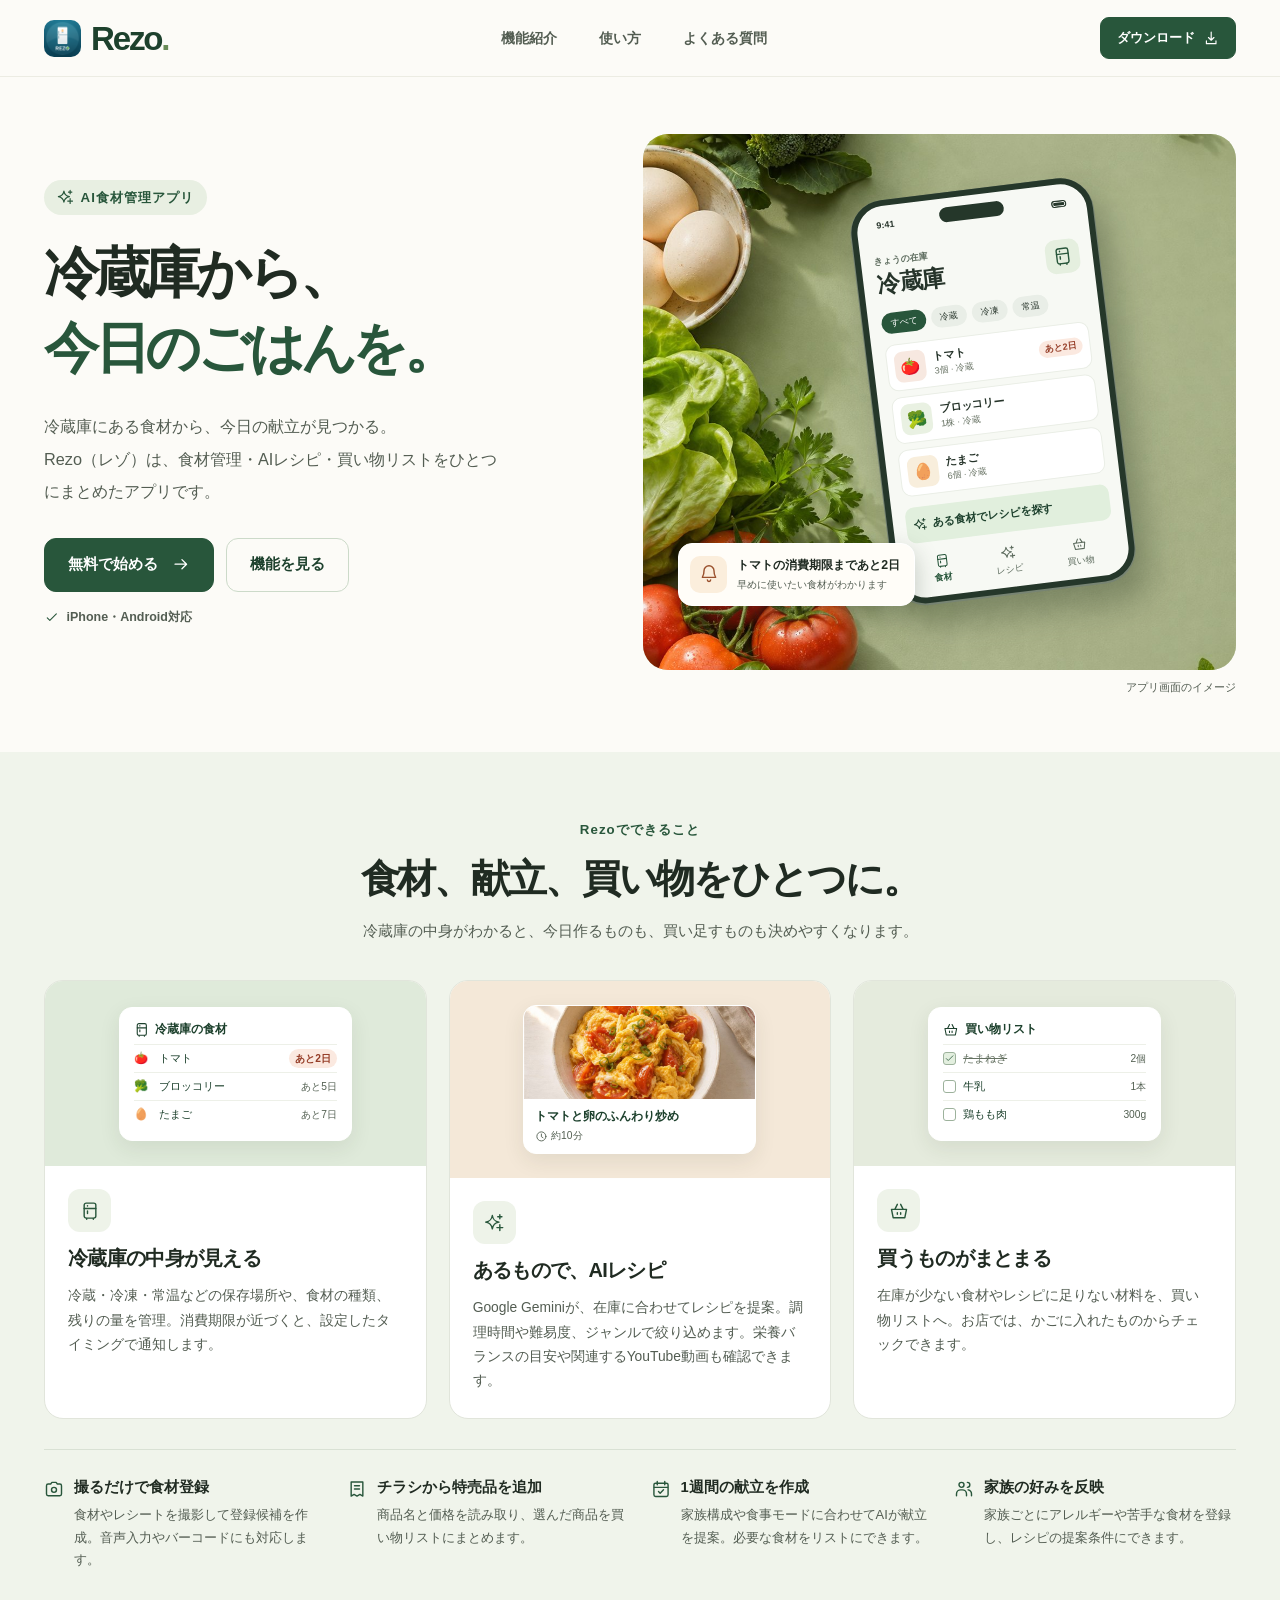
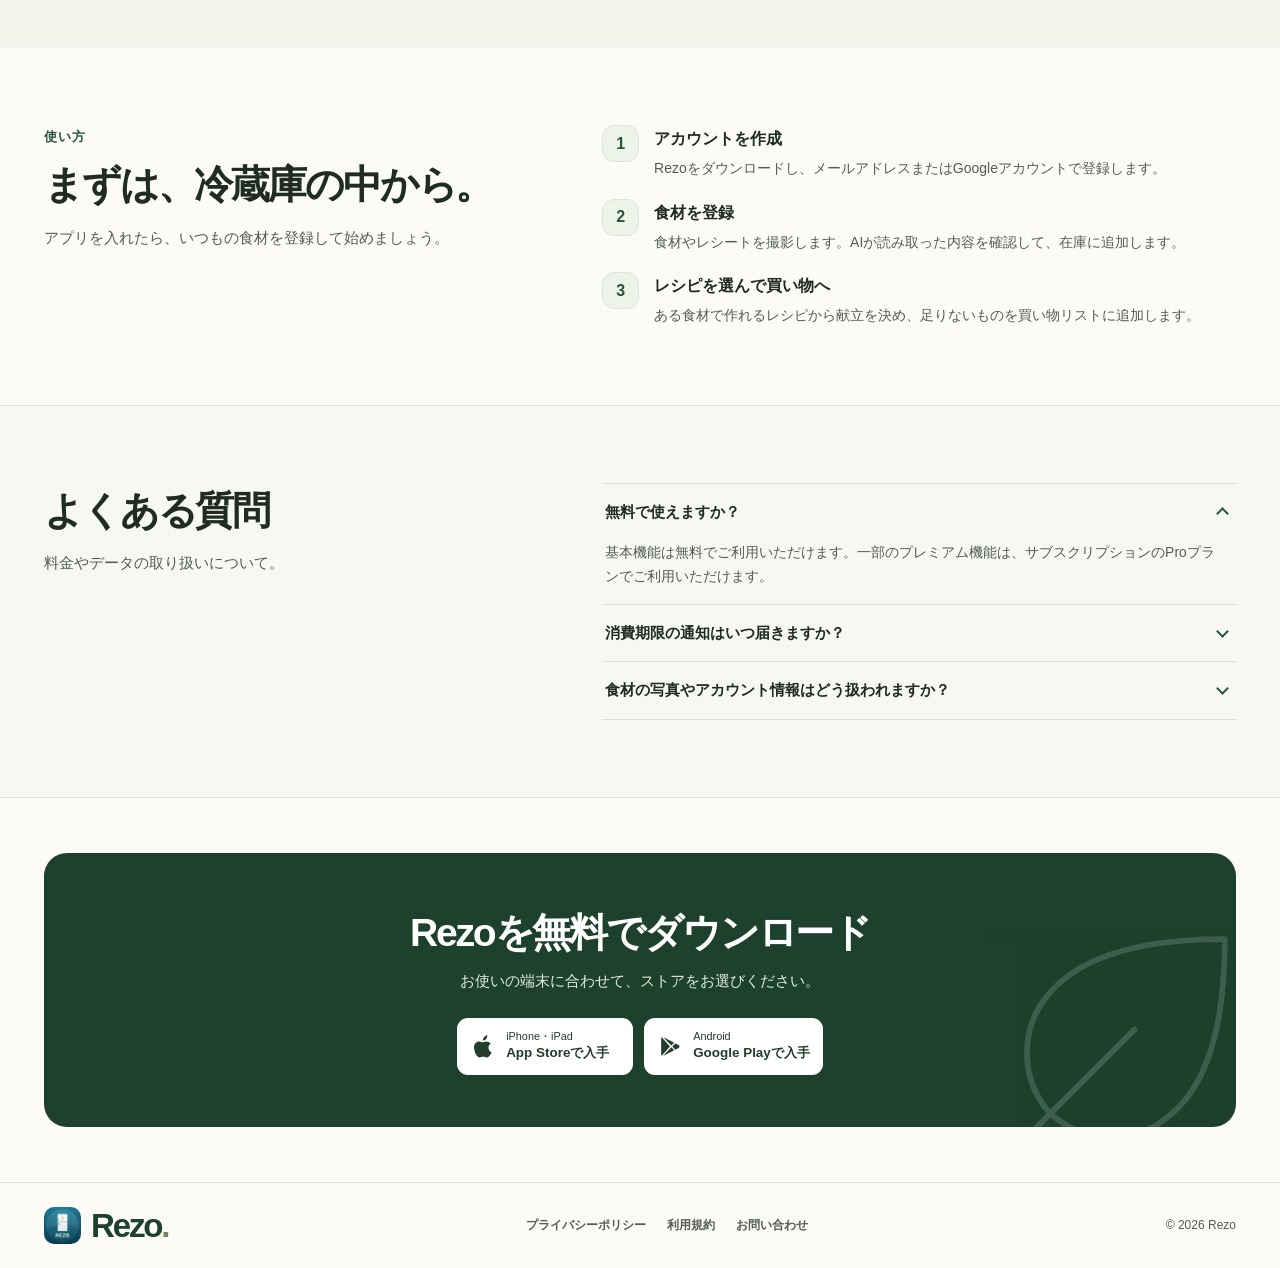
==== commit b460633a: "Webサイトのアイコンをストア掲載版に統一" ====
--- a/features.html
+++ b/features.html
@@ -11,6 +11,7 @@
     <meta property="og:url" content="https://tsugutoshi.github.io/rezo-site/features.html">
     <meta property="og:image" content="https://tsugutoshi.github.io/rezo-site/assets/fresh-ingredients.jpg">
     <link rel="canonical" href="https://tsugutoshi.github.io/rezo-site/features.html">
+    <link rel="icon" type="image/png" sizes="160x160" href="assets/rezo-app-icon.png">
     <link rel="stylesheet" href="assets/features.css">
     <title>Rezo（レゾ）｜食材管理・AI献立・買い物リスト</title>
 </head>
@@ -37,7 +38,7 @@
     <header class="site-header">
         <div class="container header-inner">
             <a class="brand" href="index.html" aria-label="Rezo ホーム">
-                <span class="brand-mark"><svg class="icon" aria-hidden="true"><use href="#icon-leaf"/></svg></span>
+                <img class="brand-mark" src="assets/rezo-app-icon.png" alt="" width="37" height="37">
                 <span>Rezo<span class="brand-period">.</span></span>
             </a>
             <nav class="site-nav" aria-label="ページ内メニュー">
@@ -52,7 +53,7 @@
     <main id="main">
         <section class="container hero" aria-labelledby="hero-title">
             <div class="hero-copy">
-                <p class="eyebrow"><svg class="icon" aria-hidden="true"><use href="#icon-leaf"/></svg> AI食材管理アプリ</p>
+                <p class="eyebrow"><svg class="icon" aria-hidden="true"><use href="#icon-sparkle"/></svg> AI食材管理アプリ</p>
                 <h1 id="hero-title">冷蔵庫から、<br><span>今日のごはんを。</span></h1>
                 <p class="hero-description">冷蔵庫にある食材から、今日の献立が見つかる。<br class="desktop-break">Rezo（レゾ）は、食材管理・AIレシピ・買い物リストをひとつにまとめたアプリです。</p>
                 <div class="hero-actions">
@@ -208,7 +209,7 @@
     <footer class="site-footer">
         <div class="container footer-inner">
             <a class="brand" href="index.html" aria-label="Rezo ホーム">
-                <span class="brand-mark"><svg class="icon" aria-hidden="true"><use href="#icon-leaf"/></svg></span>
+                <img class="brand-mark" src="assets/rezo-app-icon.png" alt="" width="37" height="37">
                 <span>Rezo<span class="brand-period">.</span></span>
             </a>
             <nav aria-label="サイト情報">
--- a/assets/features.css
+++ b/assets/features.css
@@ -28,7 +28,7 @@
 .site-header { position: sticky; top: 0; z-index: 5; border-bottom: 1px solid #ecece3; background: var(--paper); }
 .header-inner { min-height: 76px; display: flex; align-items: center; justify-content: space-between; gap: 32px; }
 .brand { display: inline-flex; align-items: center; gap: 10px; color: var(--green-dark); text-decoration: none; font: 750 33px/1 "Trebuchet MS", sans-serif; letter-spacing: -.065em; }
-.brand-mark { display: grid; width: 37px; height: 37px; place-items: center; border-radius: 12px; color: #fff; background: var(--green); font-size: 19px; }
+.brand-mark { display: block; flex: none; width: 37px; height: 37px; border-radius: 10px; }
 .brand-period { color: #688b57; }
 .site-nav { display: flex; gap: clamp(20px, 3.3vw, 49px); align-items: center; }
 .site-nav a, .site-footer nav a { padding-block: 8px; text-decoration: none; color: var(--muted); font-size: .875rem; font-weight: 700; }
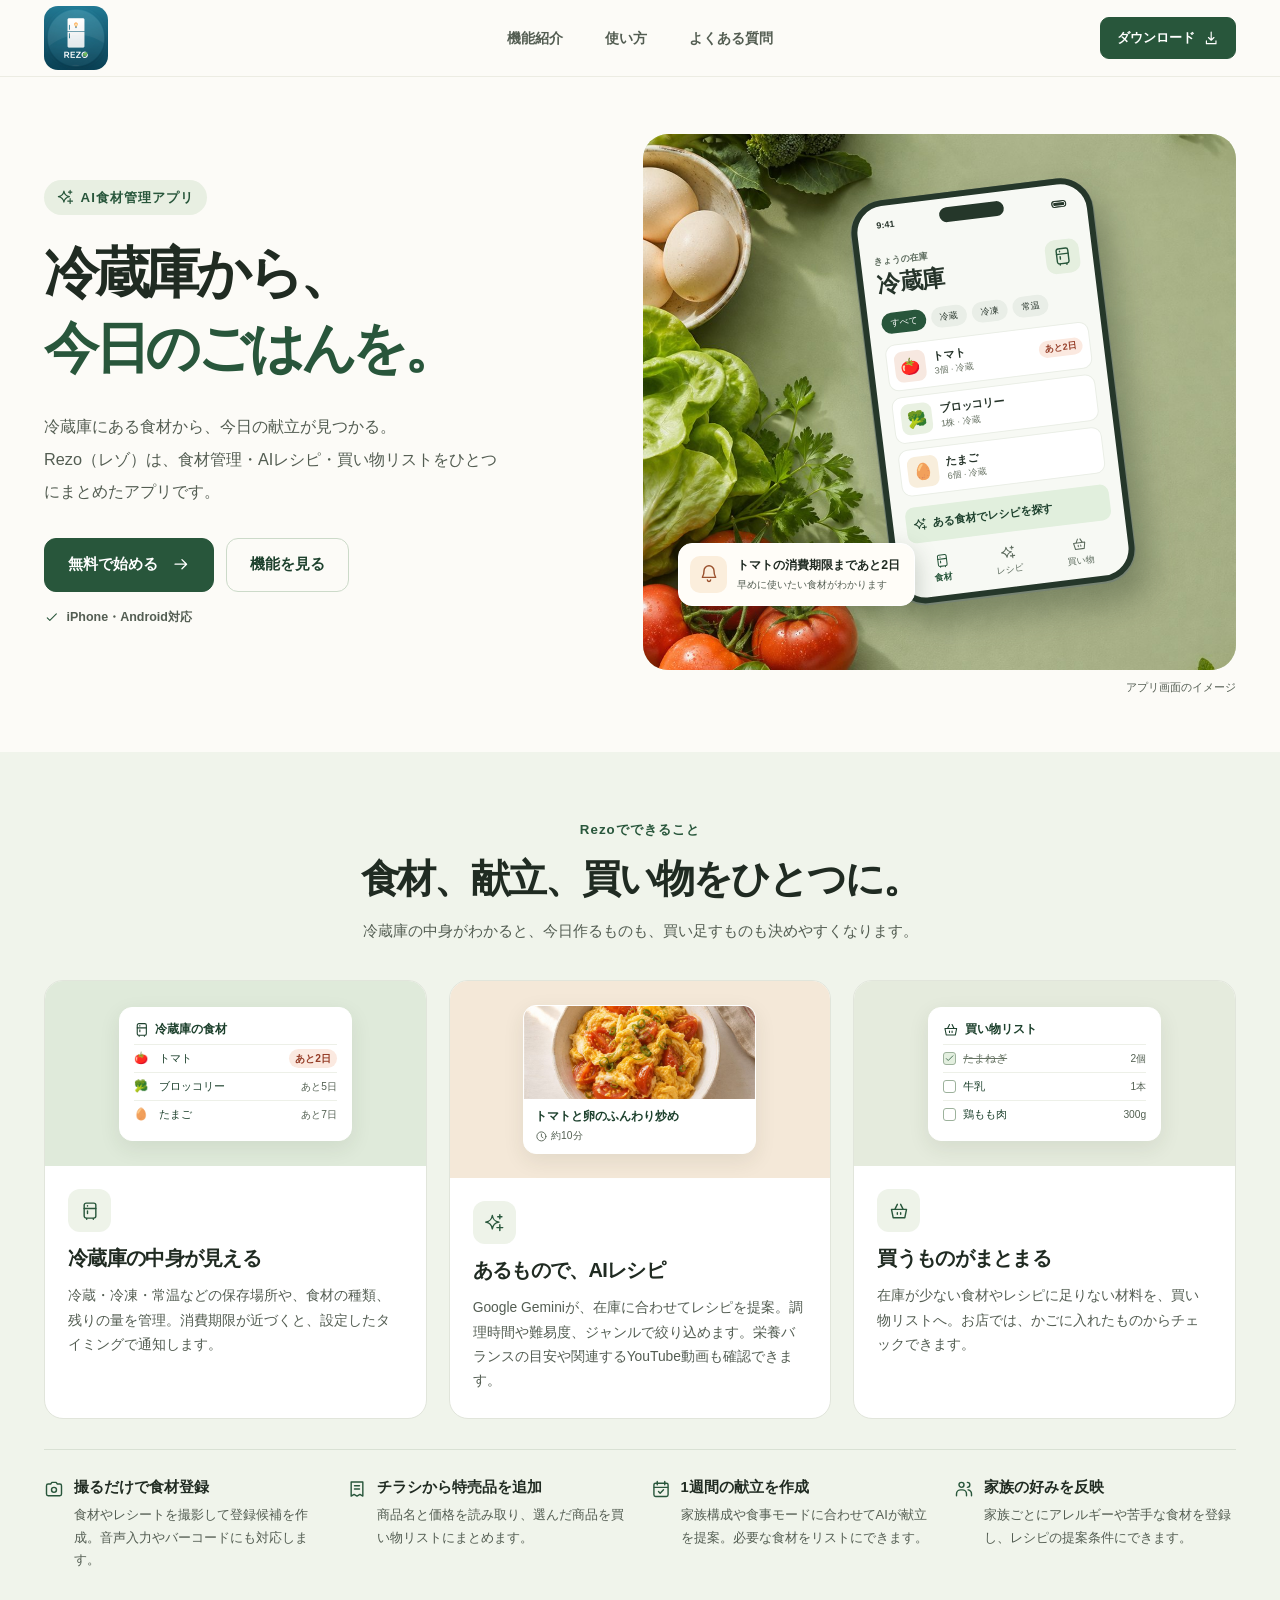
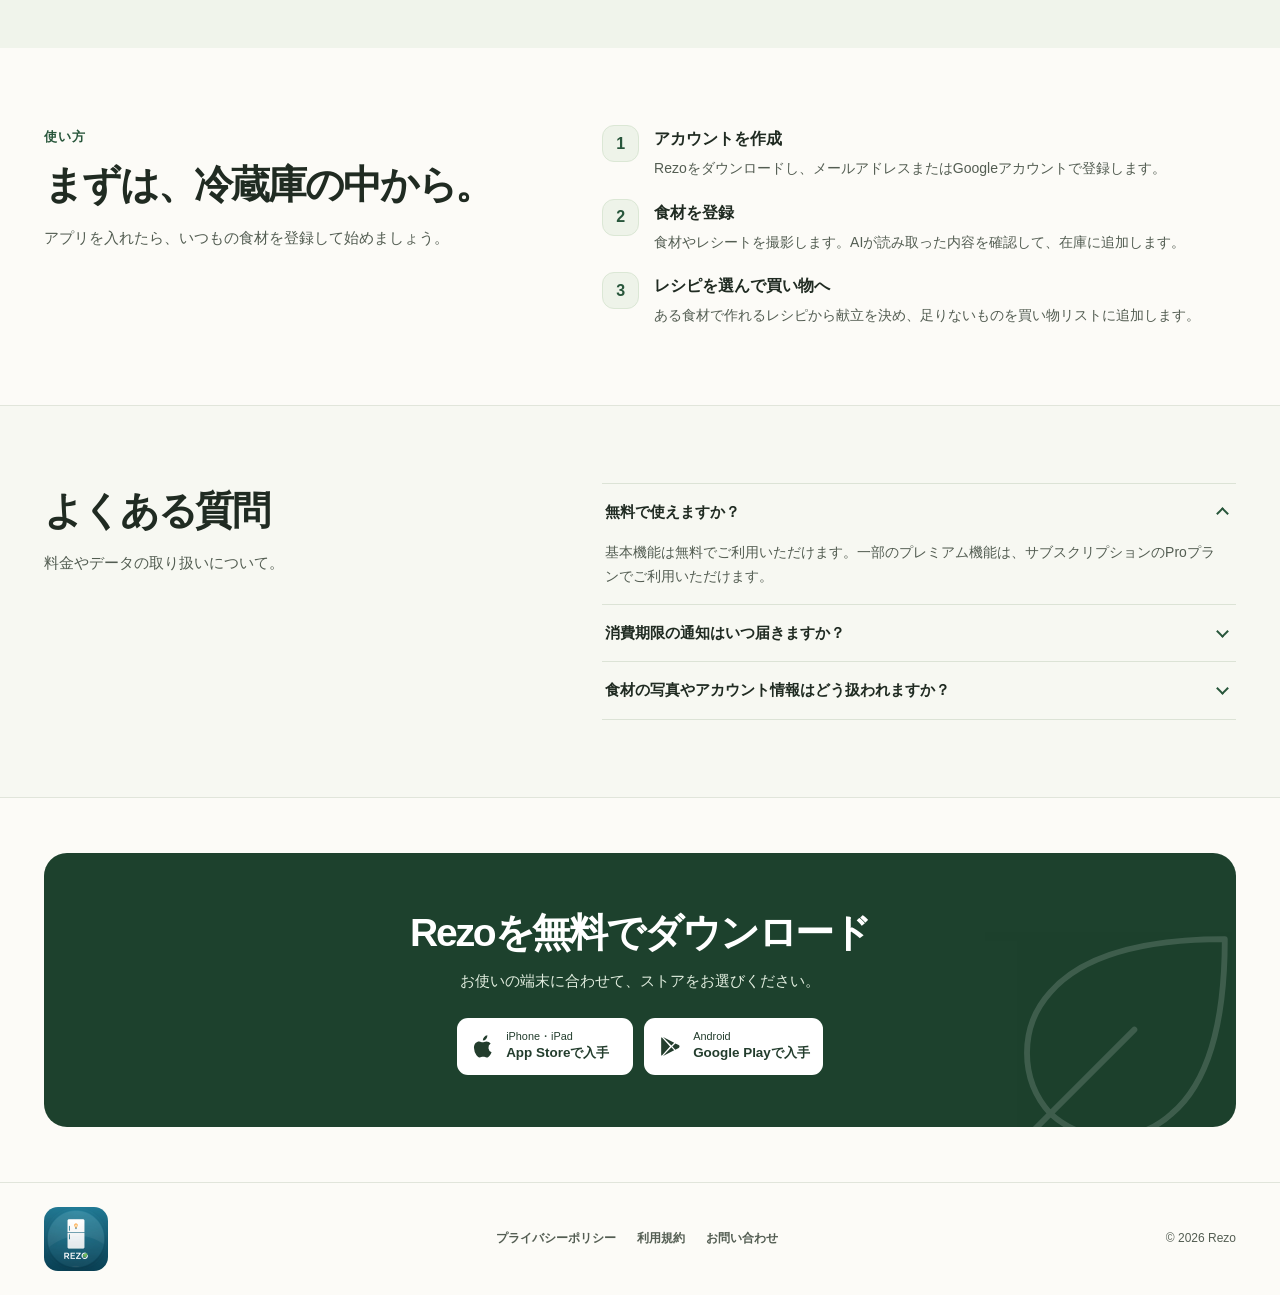
==== commit c38a414d: "機能紹介のロゴをApp Store掲載画像に差し替え" ====
--- a/features.html
+++ b/features.html
@@ -11,7 +11,7 @@
     <meta property="og:url" content="https://tsugutoshi.github.io/rezo-site/features.html">
     <meta property="og:image" content="https://tsugutoshi.github.io/rezo-site/assets/fresh-ingredients.jpg">
     <link rel="canonical" href="https://tsugutoshi.github.io/rezo-site/features.html">
-    <link rel="icon" type="image/png" sizes="160x160" href="assets/rezo-app-icon.png">
+    <link rel="icon" type="image/jpeg" sizes="512x512" href="assets/rezo-store-icon.jpg">
     <link rel="stylesheet" href="assets/features.css">
     <title>Rezo（レゾ）｜食材管理・AI献立・買い物リスト</title>
 </head>
@@ -37,9 +37,8 @@
     <a class="skip-link" href="#main">本文へ移動</a>
     <header class="site-header">
         <div class="container header-inner">
-            <a class="brand" href="index.html" aria-label="Rezo ホーム">
-                <img class="brand-mark" src="assets/rezo-app-icon.png" alt="" width="37" height="37">
-                <span>Rezo<span class="brand-period">.</span></span>
+            <a class="brand" href="index.html" aria-label="REZO ホーム">
+                <img class="brand-mark" src="assets/rezo-store-icon.jpg" alt="" width="64" height="64">
             </a>
             <nav class="site-nav" aria-label="ページ内メニュー">
                 <a href="#features">機能紹介</a>
@@ -208,9 +207,8 @@
 
     <footer class="site-footer">
         <div class="container footer-inner">
-            <a class="brand" href="index.html" aria-label="Rezo ホーム">
-                <img class="brand-mark" src="assets/rezo-app-icon.png" alt="" width="37" height="37">
-                <span>Rezo<span class="brand-period">.</span></span>
+            <a class="brand" href="index.html" aria-label="REZO ホーム">
+                <img class="brand-mark" src="assets/rezo-store-icon.jpg" alt="" width="64" height="64">
             </a>
             <nav aria-label="サイト情報">
                 <a href="privacy.html">プライバシーポリシー</a>
--- a/assets/features.css
+++ b/assets/features.css
@@ -26,10 +26,9 @@
 .skip-link:focus { transform: none; }
 
 .site-header { position: sticky; top: 0; z-index: 5; border-bottom: 1px solid #ecece3; background: var(--paper); }
-.header-inner { min-height: 76px; display: flex; align-items: center; justify-content: space-between; gap: 32px; }
-.brand { display: inline-flex; align-items: center; gap: 10px; color: var(--green-dark); text-decoration: none; font: 750 33px/1 "Trebuchet MS", sans-serif; letter-spacing: -.065em; }
-.brand-mark { display: block; flex: none; width: 37px; height: 37px; border-radius: 10px; }
-.brand-period { color: #688b57; }
+.header-inner { min-height: 76px; display: grid; grid-template-columns: 1fr auto 1fr; align-items: center; gap: 32px; }
+.brand { display: inline-flex; justify-self: start; }
+.brand-mark { width: 64px; height: 64px; border-radius: 22%; }
 .site-nav { display: flex; gap: clamp(20px, 3.3vw, 49px); align-items: center; }
 .site-nav a, .site-footer nav a { padding-block: 8px; text-decoration: none; color: var(--muted); font-size: .875rem; font-weight: 700; }
 .site-nav a:hover, .site-footer nav a:hover { color: var(--green); text-decoration: underline; text-underline-offset: .3em; }
@@ -38,7 +37,7 @@
 .button:hover { background: var(--green-dark); border-color: var(--green-dark); }
 .button-outline { color: var(--green-dark); background: transparent; border-color: #ccdac9; }
 .button-outline:hover { background: var(--tint); border-color: #acc2ac; }
-.header-button { min-height: 42px; gap: 8px; padding: 7px 16px; font-size: .82rem; border-radius: 9px; }
+.header-button { justify-self: end; min-height: 42px; gap: 8px; padding: 7px 16px; font-size: .82rem; border-radius: 9px; }
 
 .hero { display: grid; grid-template-columns: .96fr 1.04fr; gap: clamp(24px, 4vw, 64px); align-items: center; padding-block: 57px 55px; }
 .hero-copy { padding-bottom: 23px; }
@@ -166,11 +165,10 @@
 }
 
 @media (max-width: 760px) {
-    html { scroll-padding-top: 116px; }
+    html { scroll-padding-top: 125px; }
     .container { width: calc(100% - 40px); }
     .header-inner { min-height: auto; display: grid; grid-template-columns: 1fr auto; gap: 4px 14px; padding-top: 9px; }
-    .brand { font-size: 29px; }
-    .brand-mark { width: 33px; height: 33px; }
+    .brand-mark { width: 52px; height: 52px; }
     .site-nav { grid-column: 1 / -1; grid-row: 2; gap: 25px; }
     .site-nav a { font-size: .79rem; }
     .header-button { min-height: 38px; padding: 6px 10px; font-size: .75rem; }
